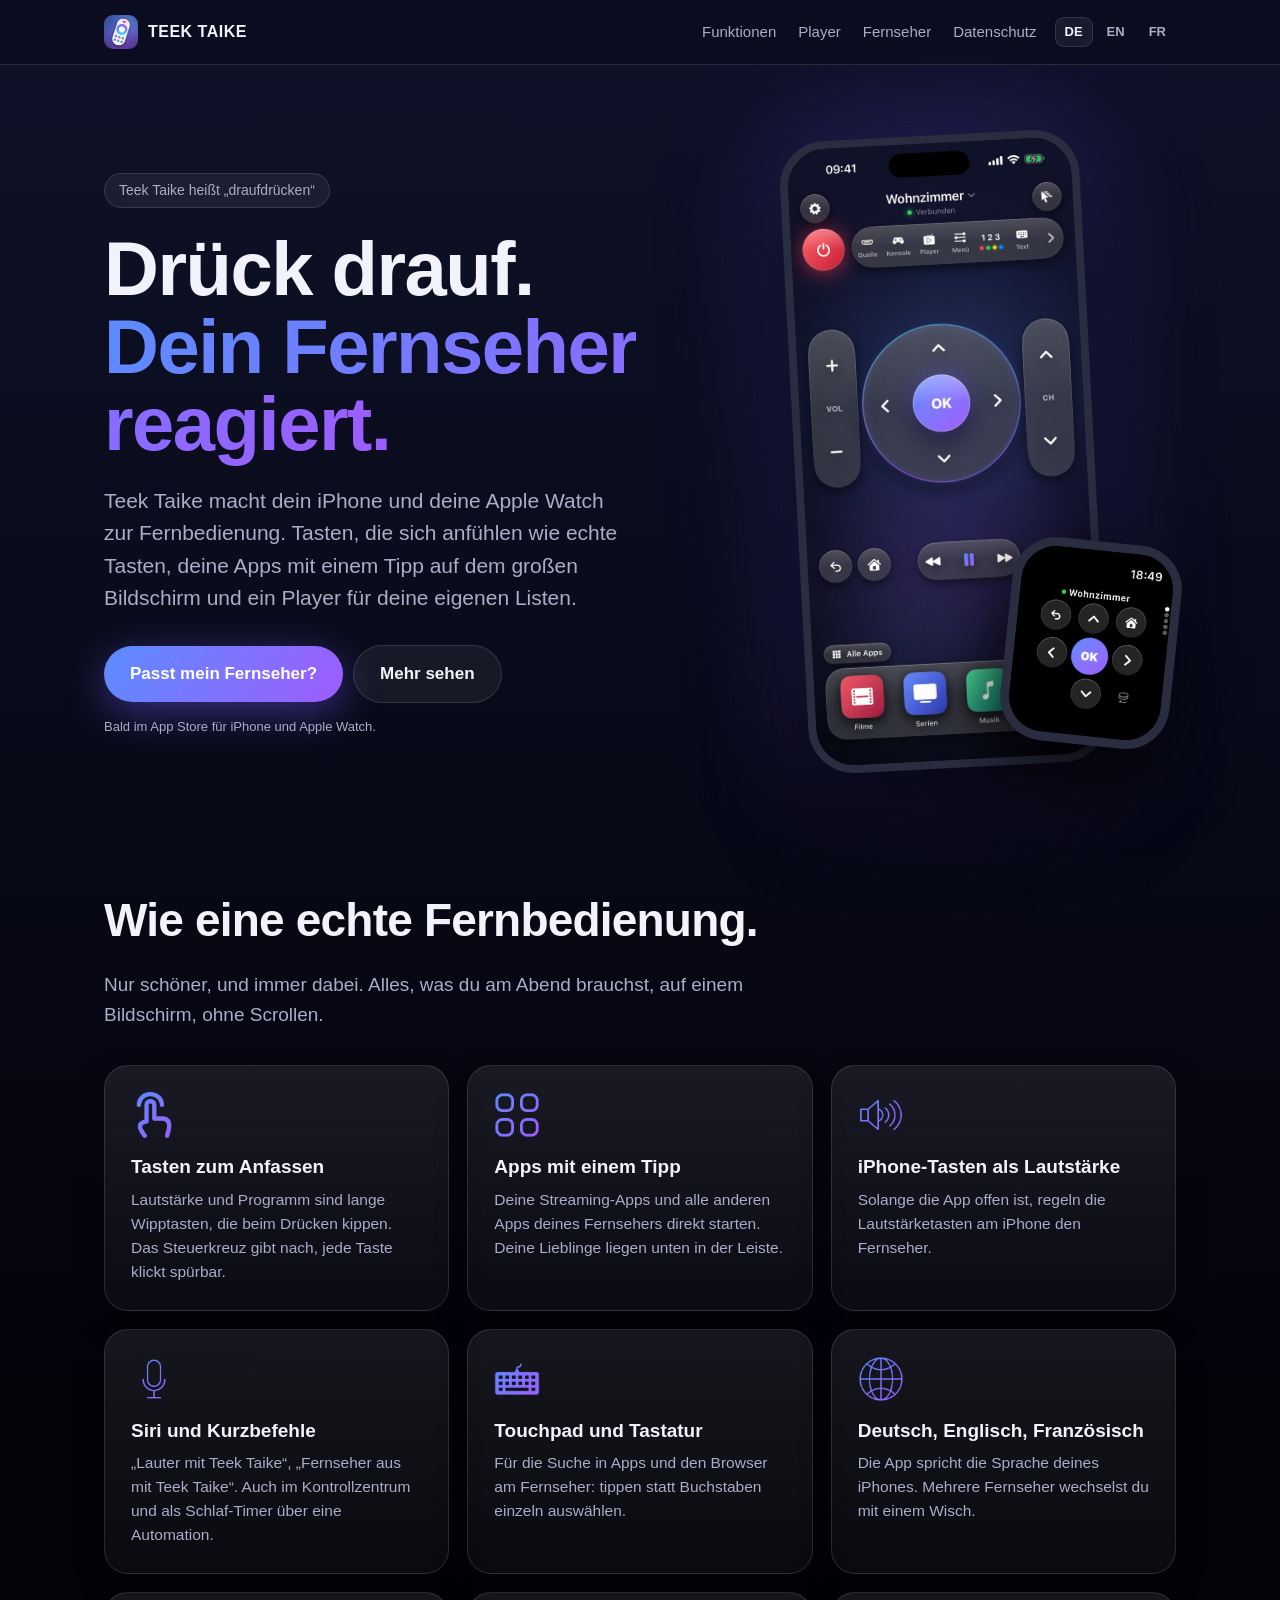
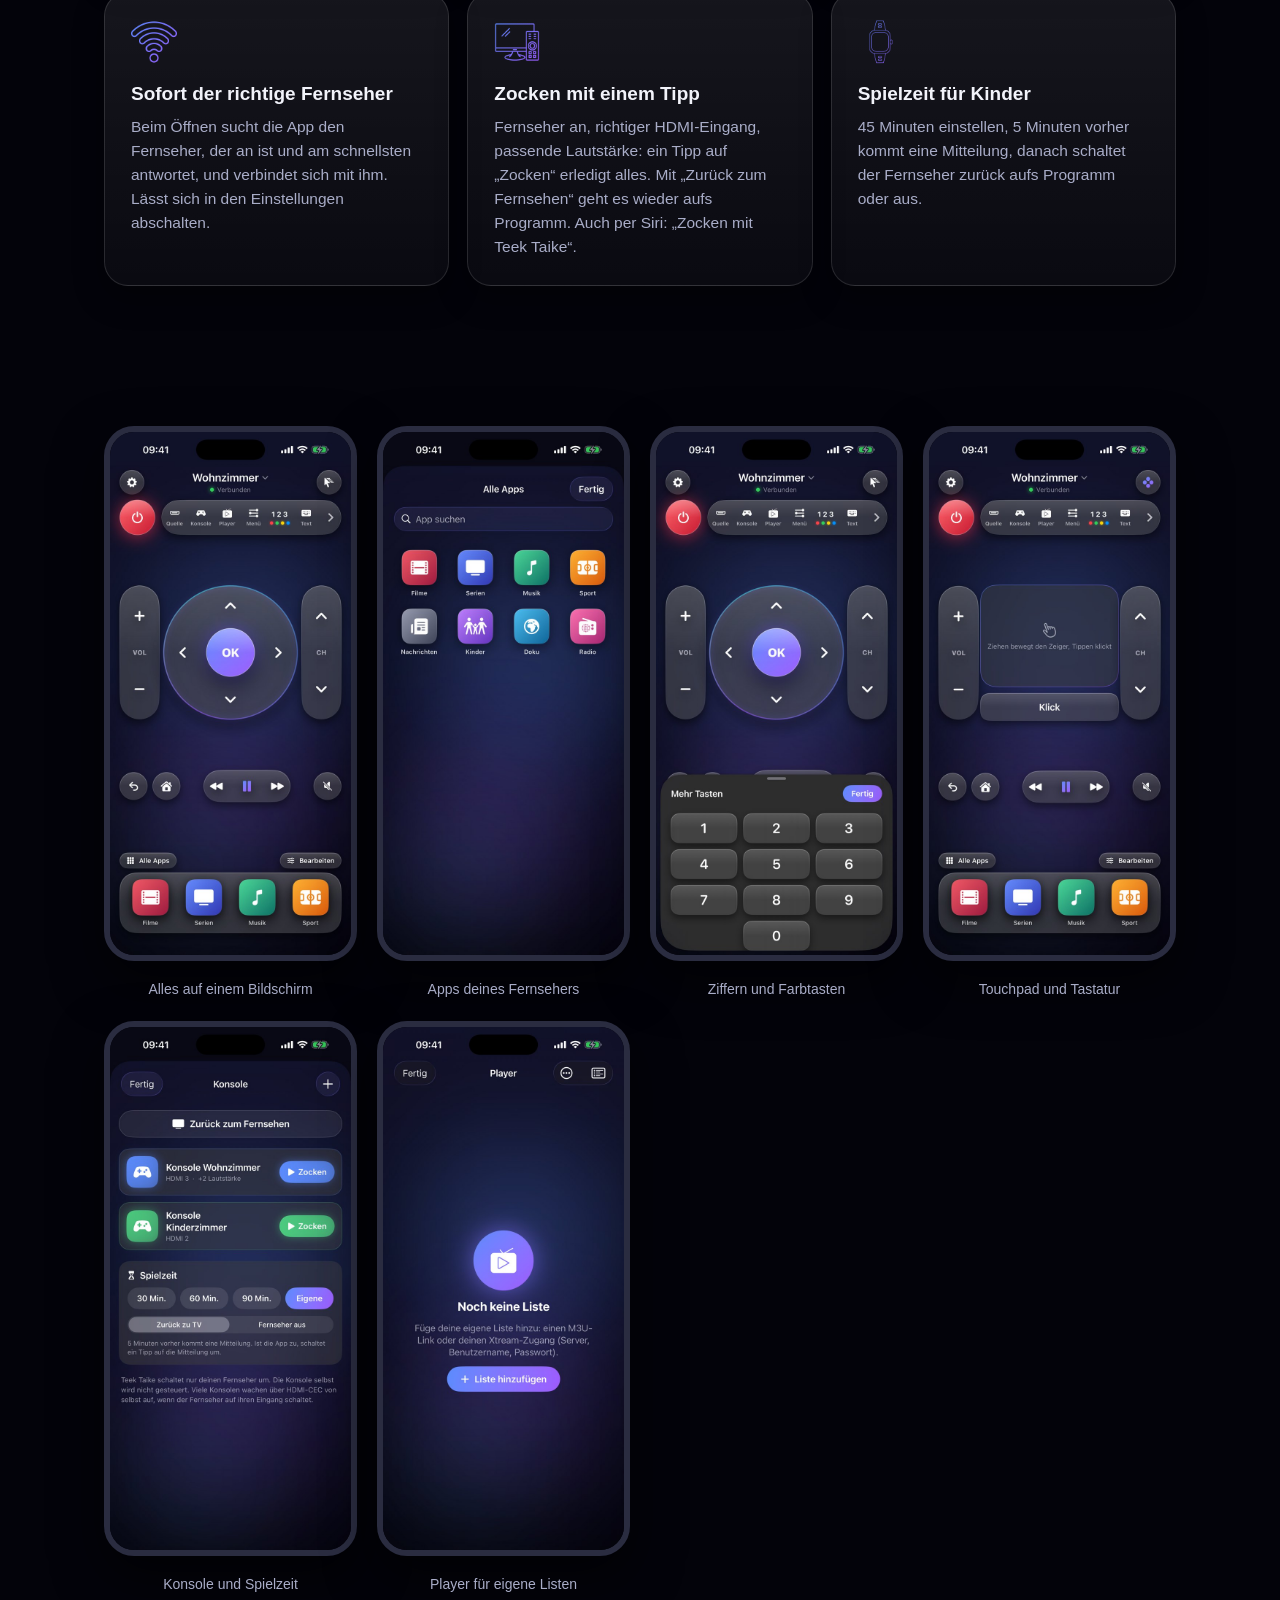
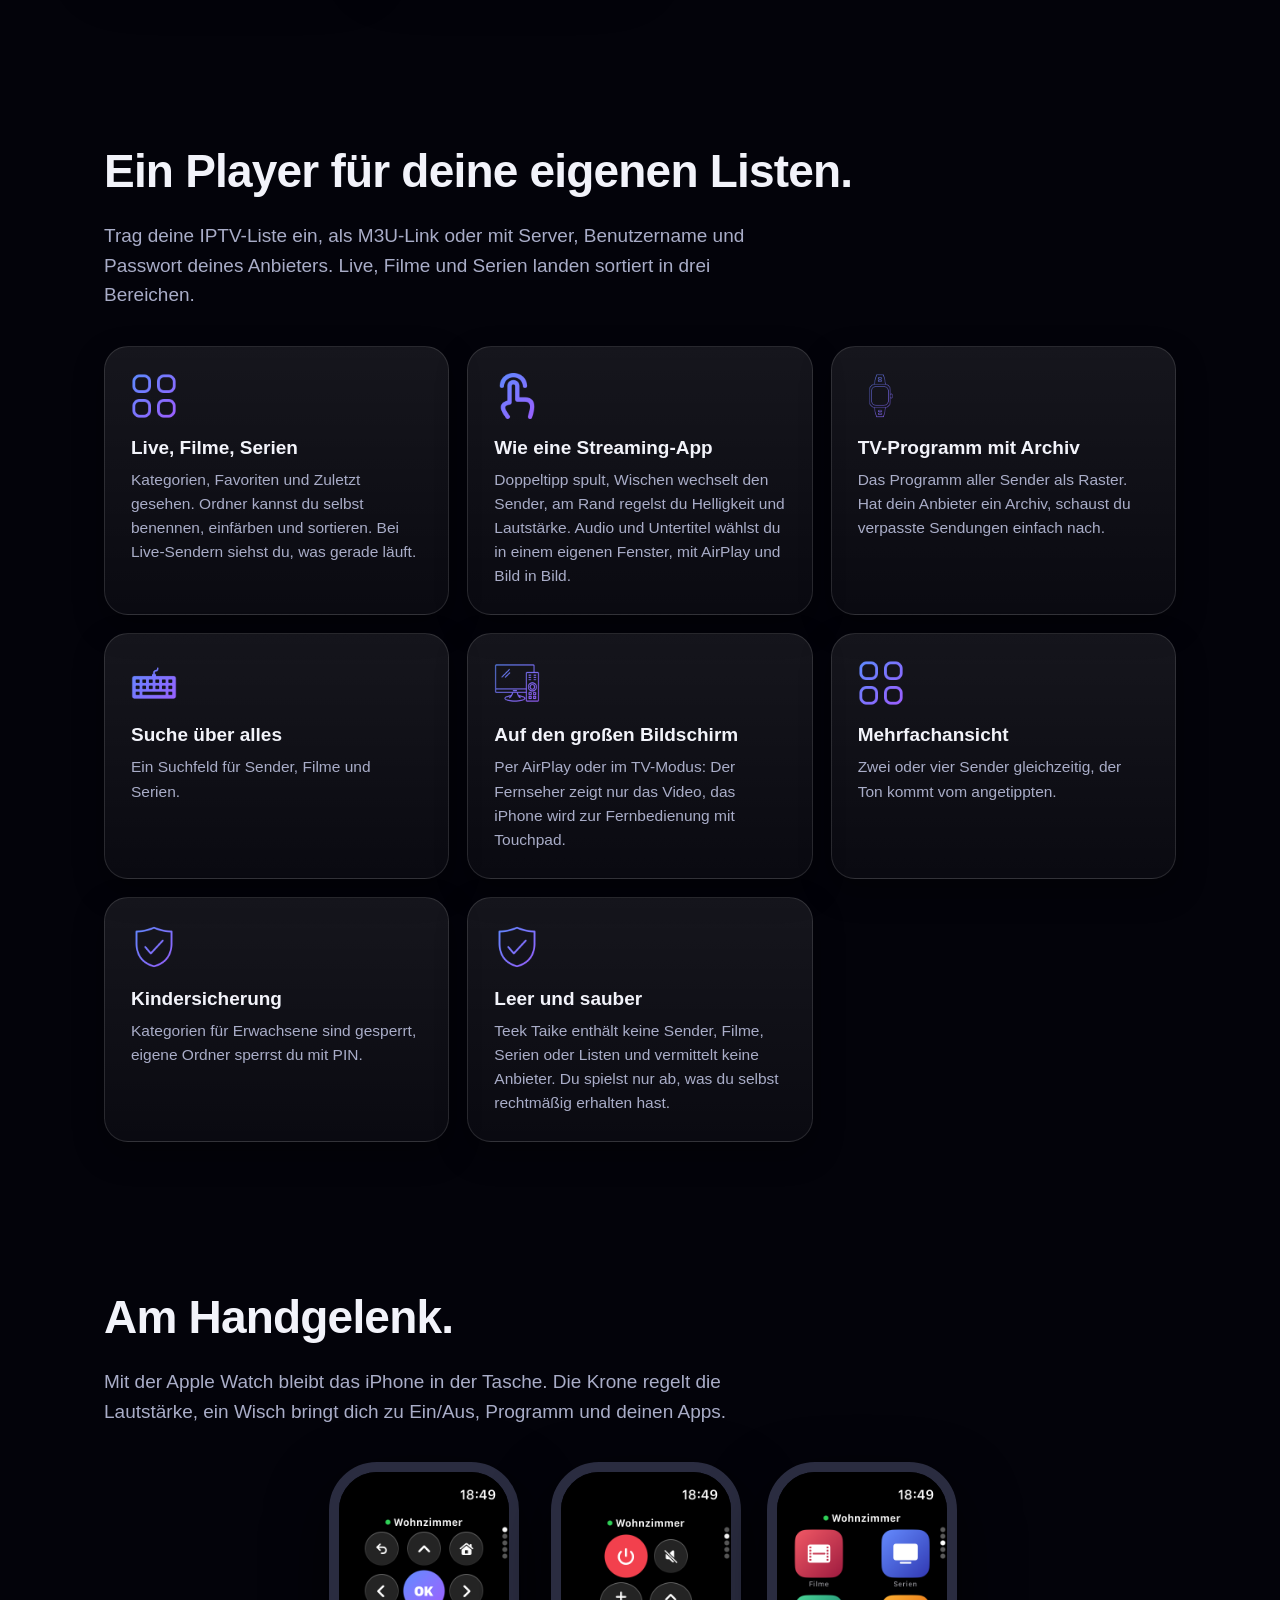
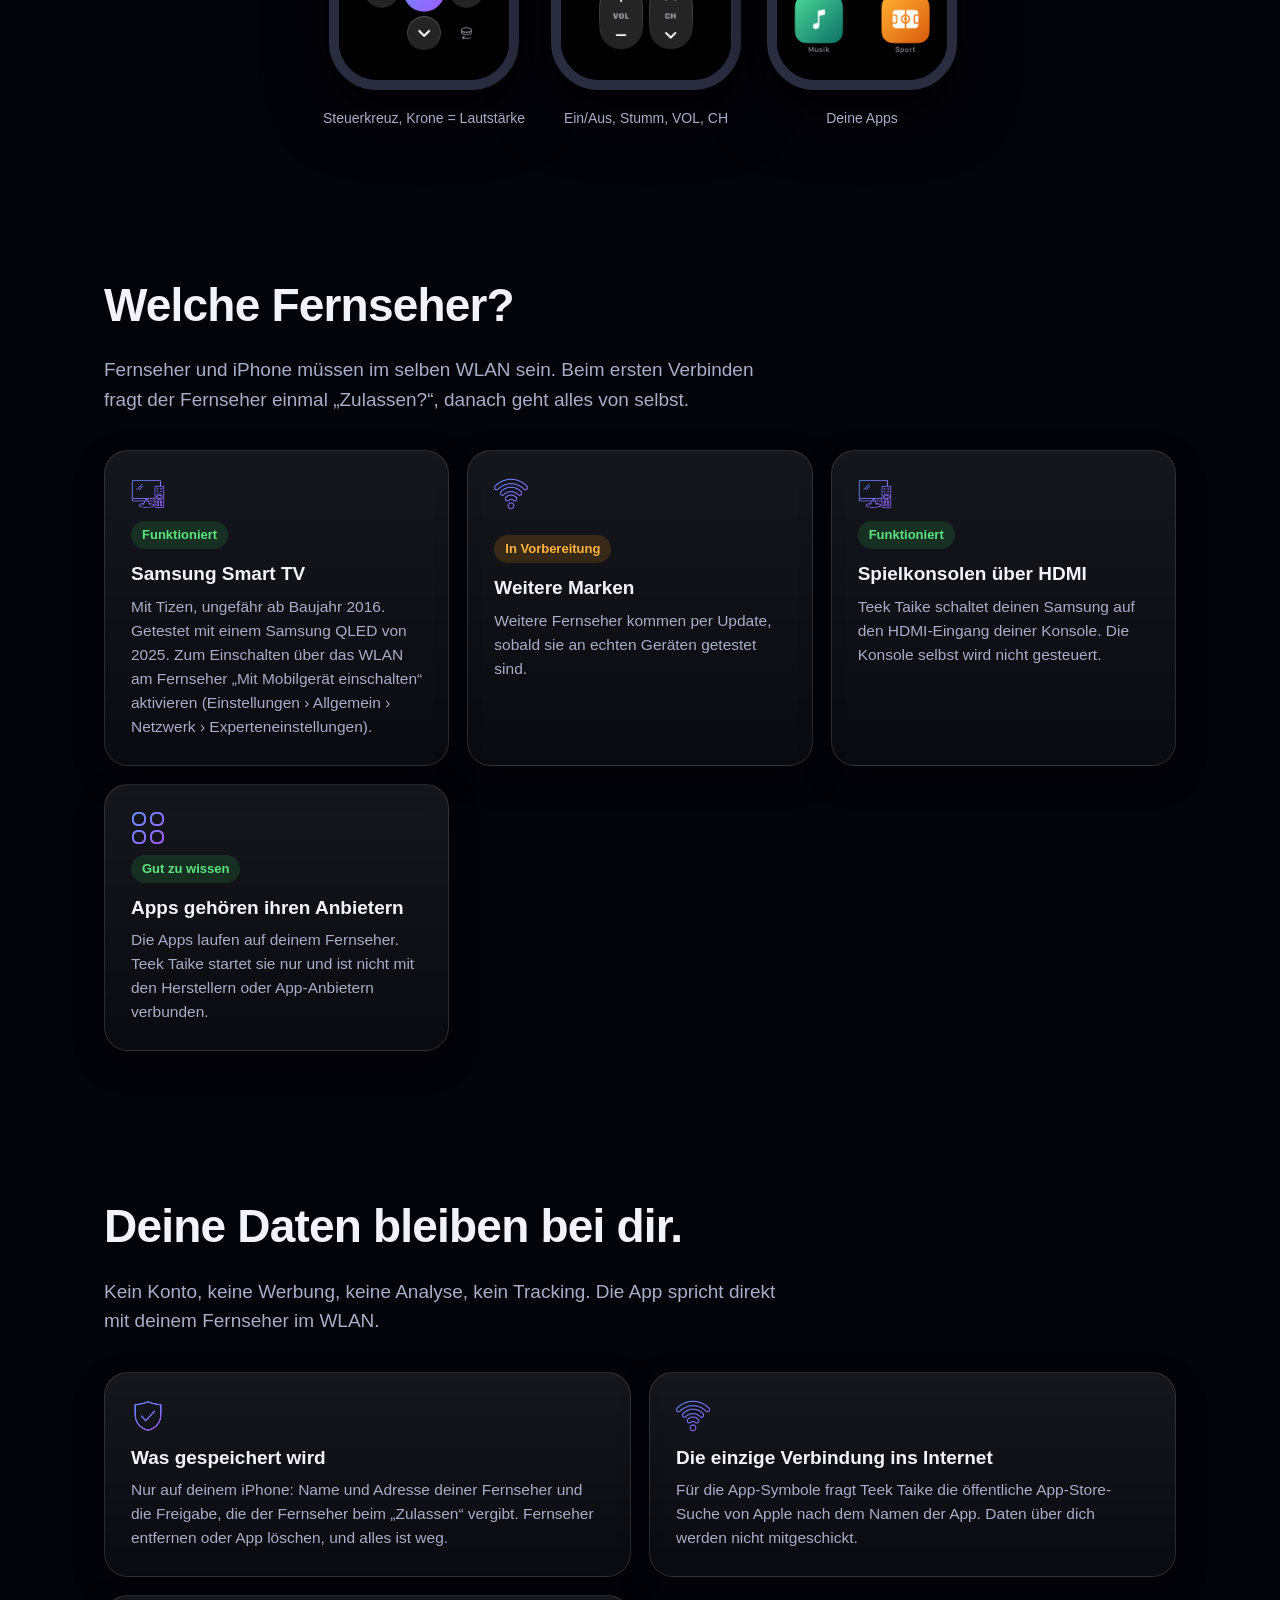
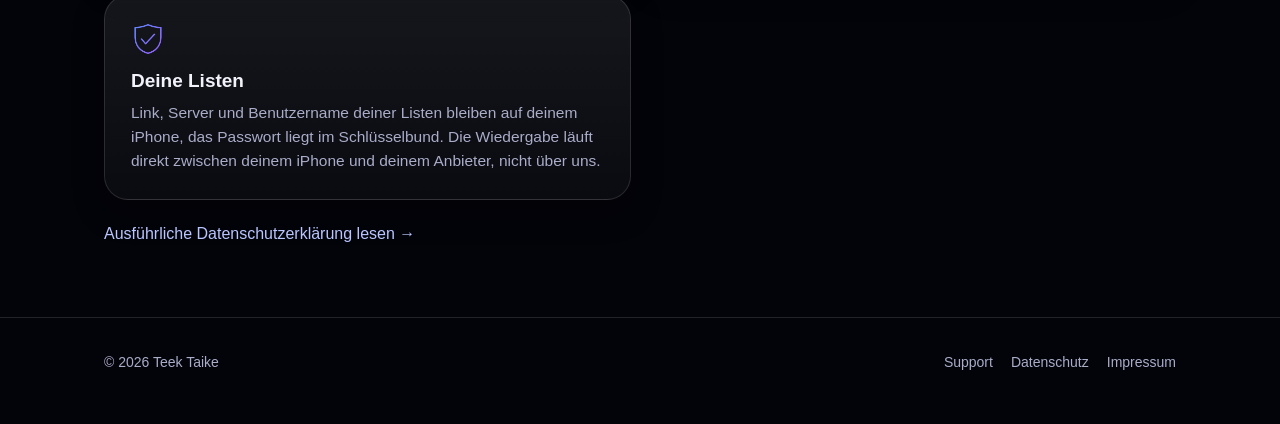
==== index.html @ dd216a0b "Website: Player für eigene Listen, Konsole, TV-Programm, Kindersicherung, neues Icon und Bilder, Dem" ====
<!DOCTYPE html>
<html lang="de">
<head>
<meta charset="utf-8">
<meta name="viewport" content="width=device-width, initial-scale=1">
<title>Teek Taike: TV-Fernbedienung und Player für iPhone und Apple Watch</title>
<meta name="description" content="Teek Taike macht dein iPhone und deine Apple Watch zur Fernbedienung für Samsung Smart TVs, mit Player für deine eigenen Wiedergabelisten. Ohne Konto, ohne Werbung, ohne Tracking.">
<link rel="icon" href="favicon.png">
<link rel="stylesheet" href="style.css">
<link rel="alternate" hreflang="de" href="index.html">
<link rel="alternate" hreflang="en" href="en/index.html">
<link rel="alternate" hreflang="fr" href="fr/index.html">
</head>
<body>
<header>
  <div class="breite">
    <a class="marke" href="index.html"><img src="bilder/icon.png" alt="">TEEK TAIKE</a>
    <div class="rechts"><nav><a href="#funktionen">Funktionen</a><a href="#player">Player</a><a href="#fernseher">Fernseher</a><a href="#datenschutz">Datenschutz</a></nav><div class="sprachen"><a href="index.html" class="an">DE</a><a href="en/index.html">EN</a><a href="fr/index.html">FR</a></div></div>
  </div>
</header>

<main class="breite">
  <div class="held">
    <div>
      <div class="bedeutung">Teek Taike heißt „draufdrücken“</div>
      <h1>Drück drauf.<br><span>Dein Fernseher reagiert.</span></h1>
      <p class="unter">Teek Taike macht dein iPhone und deine Apple Watch zur Fernbedienung. Tasten, die sich anfühlen wie echte Tasten, deine Apps mit einem Tipp auf dem großen Bildschirm und ein Player für deine eigenen Listen.</p>
      <a class="knopf" href="#fernseher">Passt mein Fernseher?</a><a class="knopf still" href="#funktionen">Mehr sehen</a>
      <p class="bald">Bald im App Store für iPhone und Apple Watch.</p>
    </div>
    <div class="geraete">
      <div class="handy"><img src="bilder/iphone_haupt.jpg" alt="Teek Taike auf dem iPhone: Steuerkreuz, Lautstärke, Programm und App-Kacheln"></div>
      <div class="uhr"><img src="bilder/uhr_0.png" alt="Teek Taike auf der Apple Watch"></div>
    </div>
  </div>

  <section id="funktionen">
    <h2>Wie eine echte Fernbedienung.</h2>
    <p class="einleitung">Nur schöner, und immer dabei. Alles, was du am Abend brauchst, auf einem Bildschirm, ohne Scrollen.</p>
    <div class="karten">
      <div class="karte"><div class="zeichen" style="--symbol:url(bilder/symbole/tippen.png)"></div><h3>Tasten zum Anfassen</h3><p>Lautstärke und Programm sind lange Wipptasten, die beim Drücken kippen. Das Steuerkreuz gibt nach, jede Taste klickt spürbar.</p></div>
      <div class="karte"><div class="zeichen" style="--symbol:url(bilder/symbole/apps.png)"></div><h3>Apps mit einem Tipp</h3><p>Deine Streaming-Apps und alle anderen Apps deines Fernsehers direkt starten. Deine Lieblinge liegen unten in der Leiste.</p></div>
      <div class="karte"><div class="zeichen" style="--symbol:url(bilder/symbole/lautstaerke.png)"></div><h3>iPhone-Tasten als Lautstärke</h3><p>Solange die App offen ist, regeln die Lautstärketasten am iPhone den Fernseher.</p></div>
      <div class="karte"><div class="zeichen" style="--symbol:url(bilder/symbole/mikrofon.png)"></div><h3>Siri und Kurzbefehle</h3><p>„Lauter mit Teek Taike“, „Fernseher aus mit Teek Taike“. Auch im Kontrollzentrum und als Schlaf-Timer über eine Automation.</p></div>
      <div class="karte"><div class="zeichen" style="--symbol:url(bilder/symbole/tastatur.png)"></div><h3>Touchpad und Tastatur</h3><p>Für die Suche in Apps und den Browser am Fernseher: tippen statt Buchstaben einzeln auswählen.</p></div>
      <div class="karte"><div class="zeichen" style="--symbol:url(bilder/symbole/sprachen.png)"></div><h3>Deutsch, Englisch, Französisch</h3><p>Die App spricht die Sprache deines iPhones. Mehrere Fernseher wechselst du mit einem Wisch.</p></div>
      <div class="karte"><div class="zeichen" style="--symbol:url(bilder/symbole/wlan.png)"></div><h3>Sofort der richtige Fernseher</h3><p>Beim Öffnen sucht die App den Fernseher, der an ist und am schnellsten antwortet, und verbindet sich mit ihm. Lässt sich in den Einstellungen abschalten.</p></div>
      <div class="karte"><div class="zeichen" style="--symbol:url(bilder/symbole/fernseher.png)"></div><h3>Zocken mit einem Tipp</h3><p>Fernseher an, richtiger HDMI-Eingang, passende Lautstärke: ein Tipp auf „Zocken“ erledigt alles. Mit „Zurück zum Fernsehen“ geht es wieder aufs Programm. Auch per Siri: „Zocken mit Teek Taike“.</p></div>
      <div class="karte"><div class="zeichen" style="--symbol:url(bilder/symbole/uhr.png)"></div><h3>Spielzeit für Kinder</h3><p>45 Minuten einstellen, 5 Minuten vorher kommt eine Mitteilung, danach schaltet der Fernseher zurück aufs Programm oder aus.</p></div>
    </div>
  </section>

  <section>
    <div class="galerie">
      <figure><img src="bilder/iphone_haupt.jpg" alt="Alles auf einem Bildschirm"><figcaption>Alles auf einem Bildschirm</figcaption></figure>
      <figure><img src="bilder/iphone_apps.jpg" alt="Apps deines Fernsehers"><figcaption>Apps deines Fernsehers</figcaption></figure>
      <figure><img src="bilder/iphone_123.jpg" alt="Ziffern und Farbtasten"><figcaption>Ziffern und Farbtasten</figcaption></figure>
      <figure><img src="bilder/iphone_maus.jpg" alt="Touchpad und Tastatur"><figcaption>Touchpad und Tastatur</figcaption></figure>
      <figure><img src="bilder/iphone_konsole.jpg" alt="Konsole und Spielzeit"><figcaption>Konsole und Spielzeit</figcaption></figure>
      <figure><img src="bilder/iphone_player.jpg" alt="Player für eigene Listen"><figcaption>Player für eigene Listen</figcaption></figure>
    </div>
  </section>

  <section id="player">
    <h2>Ein Player für deine eigenen Listen.</h2>
    <p class="einleitung">Trag deine IPTV-Liste ein, als M3U-Link oder mit Server, Benutzername und Passwort deines Anbieters. Live, Filme und Serien landen sortiert in drei Bereichen.</p>
    <div class="karten">
      <div class="karte"><div class="zeichen" style="--symbol:url(bilder/symbole/apps.png)"></div><h3>Live, Filme, Serien</h3><p>Kategorien, Favoriten und Zuletzt gesehen. Ordner kannst du selbst benennen, einfärben und sortieren. Bei Live-Sendern siehst du, was gerade läuft.</p></div>
      <div class="karte"><div class="zeichen" style="--symbol:url(bilder/symbole/tippen.png)"></div><h3>Wie eine Streaming-App</h3><p>Doppeltipp spult, Wischen wechselt den Sender, am Rand regelst du Helligkeit und Lautstärke. Audio und Untertitel wählst du in einem eigenen Fenster, mit AirPlay und Bild in Bild.</p></div>
      <div class="karte"><div class="zeichen" style="--symbol:url(bilder/symbole/uhr.png)"></div><h3>TV-Programm mit Archiv</h3><p>Das Programm aller Sender als Raster. Hat dein Anbieter ein Archiv, schaust du verpasste Sendungen einfach nach.</p></div>
      <div class="karte"><div class="zeichen" style="--symbol:url(bilder/symbole/tastatur.png)"></div><h3>Suche über alles</h3><p>Ein Suchfeld für Sender, Filme und Serien.</p></div>
      <div class="karte"><div class="zeichen" style="--symbol:url(bilder/symbole/fernseher.png)"></div><h3>Auf den großen Bildschirm</h3><p>Per AirPlay oder im TV-Modus: Der Fernseher zeigt nur das Video, das iPhone wird zur Fernbedienung mit Touchpad.</p></div>
      <div class="karte"><div class="zeichen" style="--symbol:url(bilder/symbole/apps.png)"></div><h3>Mehrfachansicht</h3><p>Zwei oder vier Sender gleichzeitig, der Ton kommt vom angetippten.</p></div>
      <div class="karte"><div class="zeichen" style="--symbol:url(bilder/symbole/schutz.png)"></div><h3>Kindersicherung</h3><p>Kategorien für Erwachsene sind gesperrt, eigene Ordner sperrst du mit PIN.</p></div>
      <div class="karte"><div class="zeichen" style="--symbol:url(bilder/symbole/schutz.png)"></div><h3>Leer und sauber</h3><p>Teek Taike enthält keine Sender, Filme, Serien oder Listen und vermittelt keine Anbieter. Du spielst nur ab, was du selbst rechtmäßig erhalten hast.</p></div>
    </div>
  </section>

  <section id="uhr">
    <h2>Am Handgelenk.</h2>
    <p class="einleitung">Mit der Apple Watch bleibt das iPhone in der Tasche. Die Krone regelt die Lautstärke, ein Wisch bringt dich zu Ein/Aus, Programm und deinen Apps.</p>
    <div class="uhrreihe">
      <figure><img src="bilder/uhr_0.png" alt="Steuerkreuz, Krone = Lautstärke"><figcaption>Steuerkreuz, Krone = Lautstärke</figcaption></figure>
      <figure><img src="bilder/uhr_1.png" alt="Ein/Aus, Stumm, VOL, CH"><figcaption>Ein/Aus, Stumm, VOL, CH</figcaption></figure>
      <figure><img src="bilder/uhr_2.png" alt="Deine Apps"><figcaption>Deine Apps</figcaption></figure>
    </div>
  </section>

  <section id="fernseher">
    <h2>Welche Fernseher?</h2>
    <p class="einleitung">Fernseher und iPhone müssen im selben WLAN sein. Beim ersten Verbinden fragt der Fernseher einmal „Zulassen?“, danach geht alles von selbst.</p>
    <div class="tvliste">
      <div class="karte"><div class="zeichen klein" style="--symbol:url(bilder/symbole/fernseher.png)"></div><span class="status ja">Funktioniert</span><h3>Samsung Smart TV</h3><p>Mit Tizen, ungefähr ab Baujahr 2016. Getestet mit einem Samsung QLED von 2025. Zum Einschalten über das WLAN am Fernseher „Mit Mobilgerät einschalten“ aktivieren (Einstellungen › Allgemein › Netzwerk › Experteneinstellungen).</p></div>
      <div class="karte"><div class="zeichen klein" style="--symbol:url(bilder/symbole/wlan.png)"></div><span class="status bald">In Vorbereitung</span><h3>Weitere Marken</h3><p>Weitere Fernseher kommen per Update, sobald sie an echten Geräten getestet sind.</p></div>
      <div class="karte"><div class="zeichen klein" style="--symbol:url(bilder/symbole/fernseher.png)"></div><span class="status ja">Funktioniert</span><h3>Spielkonsolen über HDMI</h3><p>Teek Taike schaltet deinen Samsung auf den HDMI-Eingang deiner Konsole. Die Konsole selbst wird nicht gesteuert.</p></div>
      <div class="karte"><div class="zeichen klein" style="--symbol:url(bilder/symbole/apps.png)"></div><span class="status ja">Gut zu wissen</span><h3>Apps gehören ihren Anbietern</h3><p>Die Apps laufen auf deinem Fernseher. Teek Taike startet sie nur und ist nicht mit den Herstellern oder App-Anbietern verbunden.</p></div>
    </div>
  </section>

  <section id="datenschutz">
    <h2>Deine Daten bleiben bei dir.</h2>
    <p class="einleitung">Kein Konto, keine Werbung, keine Analyse, kein Tracking. Die App spricht direkt mit deinem Fernseher im WLAN.</p>
    <div class="schutz">
      <div class="karte"><div class="zeichen klein" style="--symbol:url(bilder/symbole/schutz.png)"></div><h3>Was gespeichert wird</h3><p>Nur auf deinem iPhone: Name und Adresse deiner Fernseher und die Freigabe, die der Fernseher beim „Zulassen“ vergibt. Fernseher entfernen oder App löschen, und alles ist weg.</p></div>
      <div class="karte"><div class="zeichen klein" style="--symbol:url(bilder/symbole/wlan.png)"></div><h3>Die einzige Verbindung ins Internet</h3><p>Für die App-Symbole fragt Teek Taike die öffentliche App-Store-Suche von Apple nach dem Namen der App. Daten über dich werden nicht mitgeschickt.</p></div>
      <div class="karte"><div class="zeichen klein" style="--symbol:url(bilder/symbole/schutz.png)"></div><h3>Deine Listen</h3><p>Link, Server und Benutzername deiner Listen bleiben auf deinem iPhone, das Passwort liegt im Schlüsselbund. Die Wiedergabe läuft direkt zwischen deinem iPhone und deinem Anbieter, nicht über uns.</p></div>
    </div>
    <p style="margin-top:22px"><a href="datenschutz.html">Ausführliche Datenschutzerklärung lesen →</a></p>
  </section>
</main>
<footer>
  <div class="breite">
    <span>© 2026 Teek Taike</span>
    <span><a href="support.html">Support</a><a href="datenschutz.html">Datenschutz</a><a href="impressum.html">Impressum</a></span>
  </div>
</footer>
</body>
</html>
---- style.css ----
/* Teek Taike: gleiche Optik wie die App (dunkel, Glas, violettes Leuchten). Nur Systemschriften,
   keine fremden Dienste, keine Cookies. */
:root {
  --bg1: #0f1229; --bg2: #03030a;
  --akzent1: #5c8cff; --akzent2: #9e5cff;
  --text: #f2f3fa; --leise: #a9adc8; --glas: rgba(255,255,255,0.06); --rand: rgba(255,255,255,0.12);
}
* { box-sizing: border-box; margin: 0; padding: 0; }
html { scroll-behavior: smooth; }
html { background: #03030a; }
html, body { overflow-x: hidden; }
h1, h2, h3 { hyphens: auto; -webkit-hyphens: auto; overflow-wrap: break-word; }
.held > div, .karten > *, .tvliste > *, .schutz > * { min-width: 0; }
body {
  font-family: -apple-system, BlinkMacSystemFont, "SF Pro Rounded", "Segoe UI", Roboto, sans-serif;
  color: var(--text); line-height: 1.55;
  background-color: var(--bg2);
  background-image: radial-gradient(1200px 700px at 50% -10%, rgba(92,90,255,0.28), transparent 60%),
                    linear-gradient(180deg, var(--bg1), var(--bg2) 1400px);
  background-repeat: no-repeat;
  min-height: 100vh;
}
a { color: #b9c6ff; text-decoration: none; }
a:hover { text-decoration: underline; }
.breite { max-width: 1120px; margin: 0 auto; padding: 0 24px; }

/* Kopf */
header { position: sticky; top: 0; z-index: 10; backdrop-filter: blur(18px); -webkit-backdrop-filter: blur(18px);
  background: rgba(10,11,28,0.6); border-bottom: 1px solid var(--rand); }
header .breite { display: flex; align-items: center; justify-content: space-between; height: 64px; }
.marke { display: flex; align-items: center; gap: 10px; font-weight: 800; letter-spacing: 0.5px; color: var(--text); }
.marke img { width: 34px; height: 34px; border-radius: 9px; }
nav a { color: var(--leise); margin-left: 22px; font-size: 15px; }
header .rechts { display: flex; align-items: center; gap: 18px; }
.sprachen { display: flex; gap: 4px; }
.sprachen a { color: var(--leise); font-size: 13px; font-weight: 700; padding: 4px 9px; border-radius: 9px; border: 1px solid transparent; }
.sprachen a.an { color: var(--text); border-color: var(--rand); background: var(--glas); }
.sprachen a:hover { text-decoration: none; color: var(--text); }

/* Start */
.held { display: grid; grid-template-columns: 1.1fr 0.9fr; gap: 40px; align-items: center; padding: 70px 0 40px; }
.held h1 { font-size: clamp(42px, 6vw, 76px); line-height: 1.02; font-weight: 900; letter-spacing: -1.5px; }
.held h1 span { background: linear-gradient(120deg, var(--akzent1), var(--akzent2)); -webkit-background-clip: text; background-clip: text; color: transparent; }
.held p.unter { font-size: 21px; color: var(--leise); margin: 22px 0 30px; max-width: 520px; }
.bedeutung { display: inline-block; font-size: 14px; color: var(--leise); border: 1px solid var(--rand); background: var(--glas);
  padding: 6px 14px; border-radius: 999px; margin-bottom: 22px; }
.knopf { display: inline-flex; align-items: center; gap: 10px; padding: 15px 26px; border-radius: 999px; font-weight: 700; font-size: 17px;
  color: #fff; background: linear-gradient(120deg, var(--akzent1), var(--akzent2)); box-shadow: 0 10px 40px rgba(110,90,255,0.45); }
.knopf.still { background: var(--glas); border: 1px solid var(--rand); box-shadow: none; color: var(--text); margin-left: 10px; }
.knopf:hover { text-decoration: none; transform: translateY(-1px); }
.bald { font-size: 13px; color: var(--leise); margin-top: 14px; }

.geraete { position: relative; height: 640px; }
.handy { position: absolute; left: 50%; top: 0; transform: translateX(-50%) rotate(-3deg); width: 300px; border-radius: 46px;
  border: 8px solid #2a2c40; box-shadow: 0 40px 90px rgba(0,0,0,0.7), 0 0 120px rgba(110,90,255,0.35); overflow: hidden; }
.handy img { display: block; width: 100%; }
.uhr { position: absolute; right: 0; bottom: 30px; width: 170px; border-radius: 44px; border: 9px solid #2a2c40; overflow: hidden;
  box-shadow: 0 30px 70px rgba(0,0,0,0.8); transform: rotate(6deg); background: #000; }
.uhr img { display: block; width: 100%; }

/* Abschnitte */
section { padding: 70px 0; }
h2 { font-size: clamp(30px, 4vw, 46px); font-weight: 900; letter-spacing: -0.8px; margin-bottom: 14px; }
.einleitung { color: var(--leise); font-size: 19px; max-width: 680px; margin-bottom: 36px; }
.karten { display: grid; grid-template-columns: repeat(3, 1fr); gap: 18px; }
.karte { background: linear-gradient(180deg, rgba(255,255,255,0.08), rgba(255,255,255,0.03)); border: 1px solid var(--rand);
  border-radius: 24px; padding: 26px; box-shadow: 0 12px 30px rgba(0,0,0,0.35); }
.karte .zeichen { width: 46px; height: 46px; margin-bottom: 14px;
  background: linear-gradient(135deg, var(--akzent1), var(--akzent2));
  -webkit-mask: var(--symbol) center / contain no-repeat; mask: var(--symbol) center / contain no-repeat; }
.karte .zeichen.klein { width: 34px; height: 34px; margin-bottom: 10px; }
.karte h3 { font-size: 19px; margin-bottom: 6px; }
.karte p { color: var(--leise); font-size: 15.5px; }

.galerie { display: grid; grid-template-columns: repeat(4, 1fr); gap: 20px; }
.galerie figure { text-align: center; }
.galerie img { width: 100%; border-radius: 30px; border: 6px solid #2a2c40; box-shadow: 0 20px 50px rgba(0,0,0,0.6); }
.galerie figcaption { color: var(--leise); font-size: 14px; margin-top: 10px; }

.uhrreihe { display: flex; gap: 26px; justify-content: center; flex-wrap: wrap; margin-top: 10px; }
.uhrreihe figure { text-align: center; }
.uhrreihe img { width: 190px; border-radius: 48px; border: 10px solid #2a2c40; background: #000; box-shadow: 0 24px 60px rgba(0,0,0,0.7); }
.uhrreihe figcaption { color: var(--leise); font-size: 14px; margin-top: 10px; }

.tvliste { display: grid; grid-template-columns: repeat(3, 1fr); gap: 18px; }
.status { display: inline-block; font-size: 13px; font-weight: 700; padding: 4px 11px; border-radius: 999px; margin-bottom: 10px; }
.status.ja { background: rgba(52,199,89,0.16); color: #5be37f; }
.status.bald { background: rgba(255,159,10,0.16); color: #ffb340; }
.status.nein { background: rgba(255,255,255,0.08); color: var(--leise); }

.schutz { display: grid; grid-template-columns: repeat(2, 1fr); gap: 18px; }

/* Fuss */
footer { border-top: 1px solid var(--rand); padding: 34px 0 50px; color: var(--leise); font-size: 14px; }
footer .breite { display: flex; justify-content: space-between; flex-wrap: wrap; gap: 14px; }
footer a { color: var(--leise); margin-left: 18px; }

/* Rechtstexte */
.recht { max-width: 820px; padding: 50px 24px 80px; margin: 0 auto; }
.recht h1 { font-size: 40px; font-weight: 900; margin-bottom: 8px; }
.recht h2 { font-size: 22px; margin: 34px 0 10px; letter-spacing: 0; }
.recht p, .recht li { color: #d6d8ea; font-size: 16px; margin-bottom: 10px; }
.recht ul { padding-left: 22px; }
.recht .stand { color: var(--leise); font-size: 14px; }

@media (max-width: 900px) {
  .held { grid-template-columns: 1fr; text-align: center; }
  .held p.unter { margin-left: auto; margin-right: auto; }
  .geraete { height: 600px; }
  .karten, .tvliste, .schutz { grid-template-columns: 1fr; }
  .galerie { grid-template-columns: repeat(2, 1fr); }
  nav a { margin-left: 12px; font-size: 14px; }
  .knopf { display: flex; justify-content: center; max-width: 320px; margin: 0 auto; }
  .knopf.still { margin: 12px auto 0; }
  .handy { width: 260px; }
  .uhr { width: 130px; right: 4px; }
  .geraete { height: 560px; }
}
@media (max-width: 600px) {
  nav { display: none; }
  .held { padding-top: 40px; }
  .held p.unter { font-size: 18px; }
  .galerie { gap: 12px; }
  .uhrreihe img { width: 150px; }
}
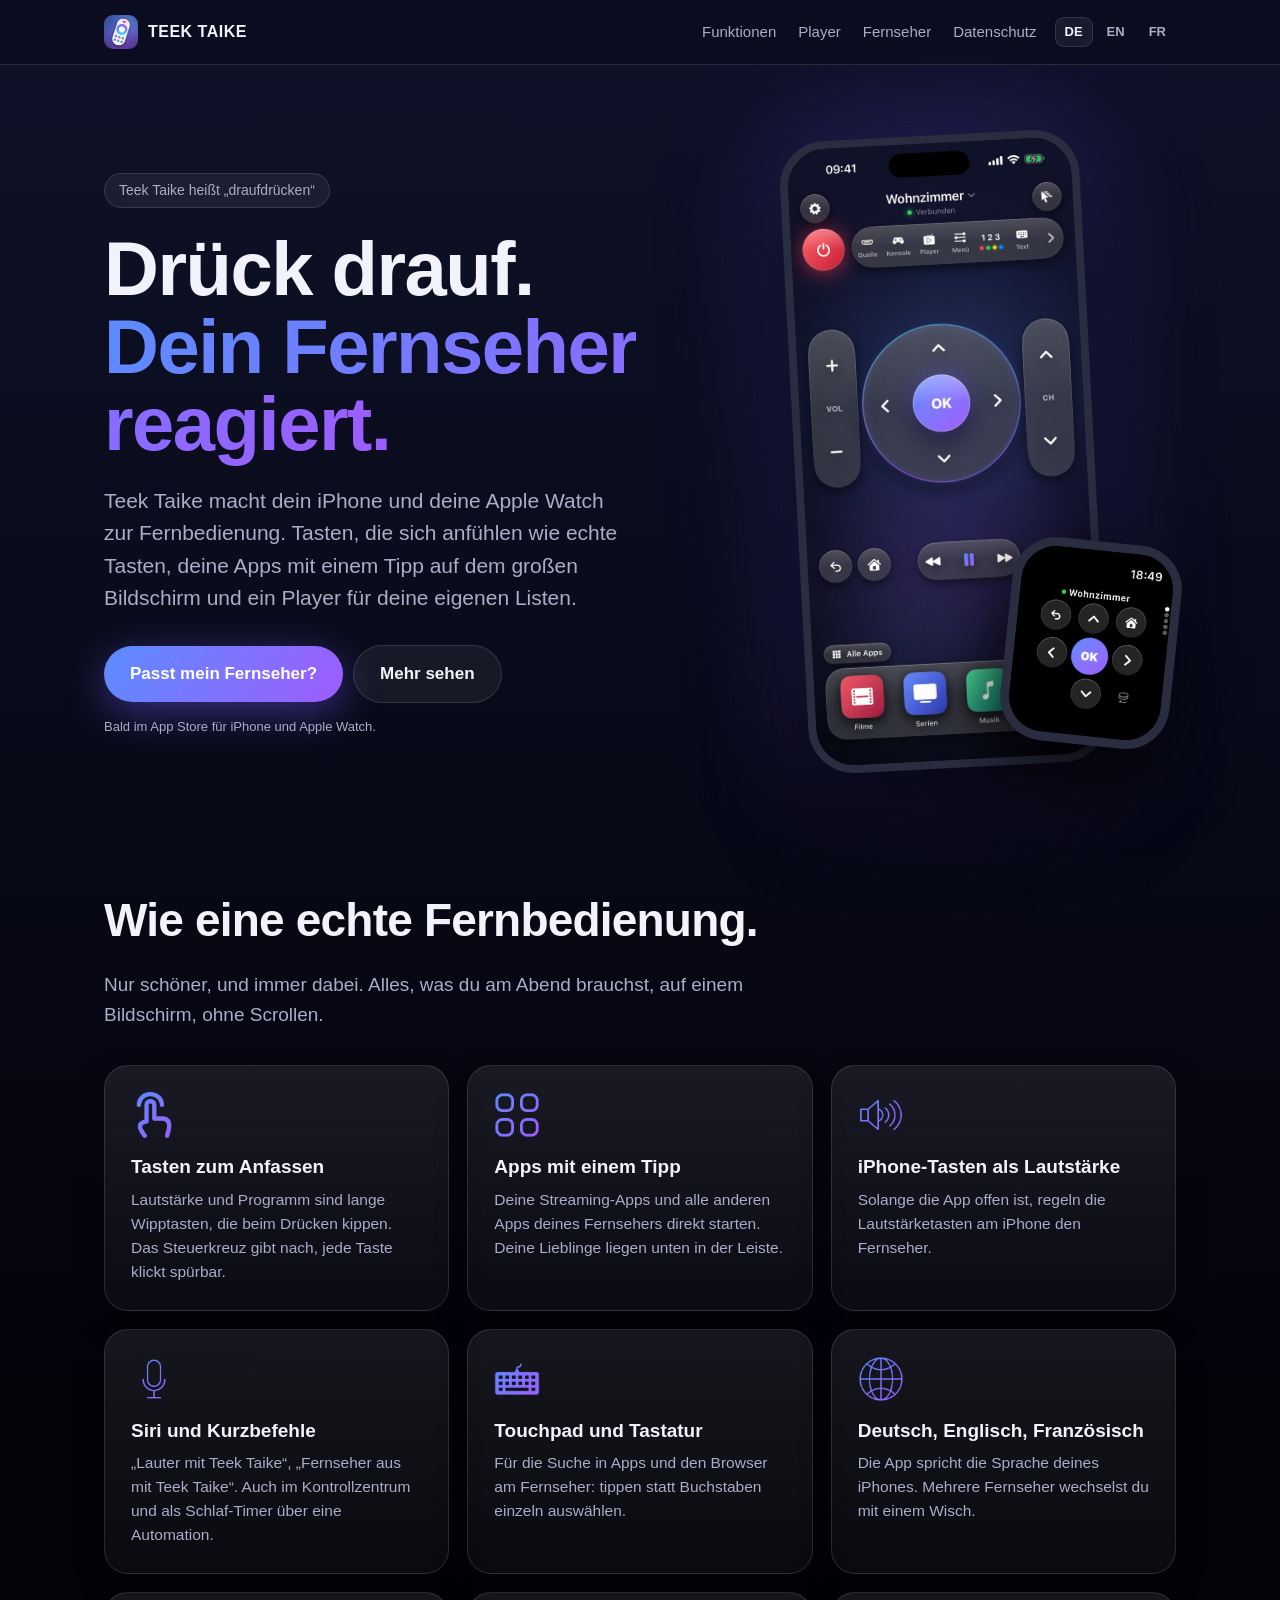
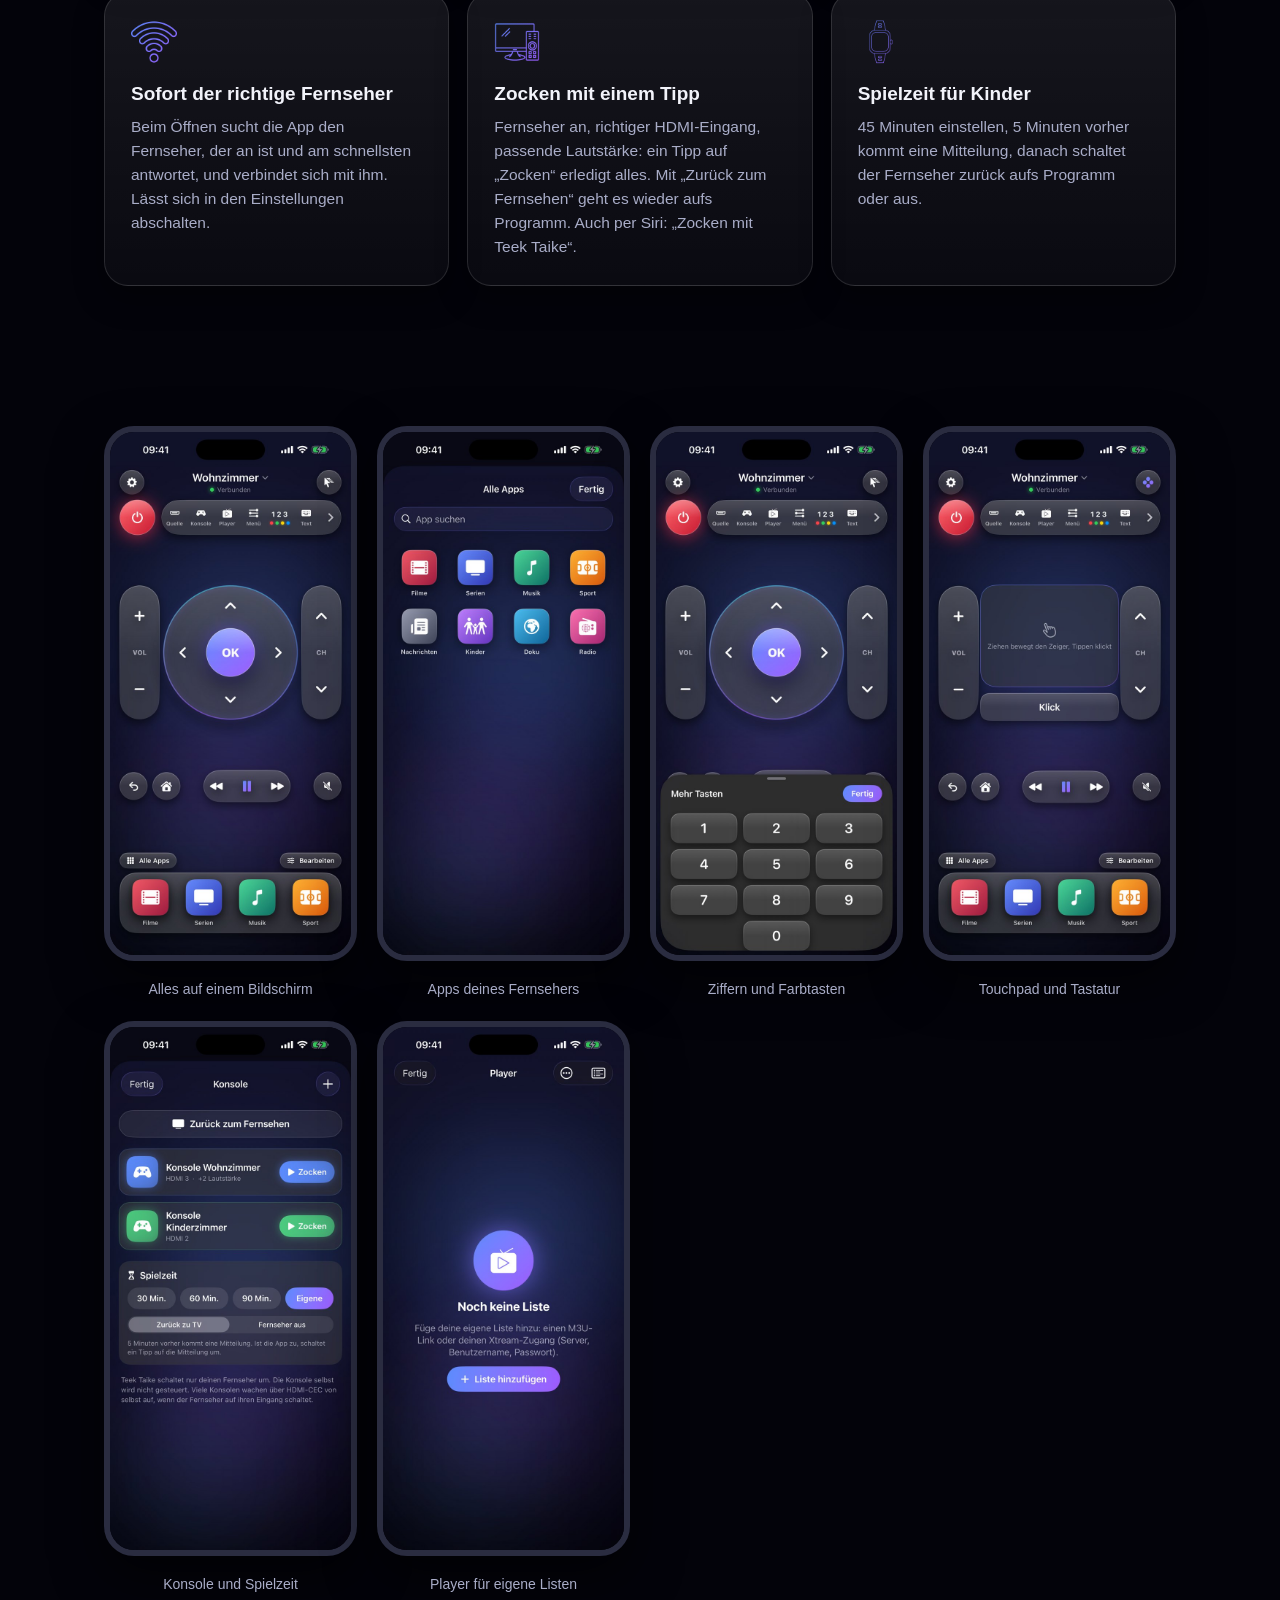
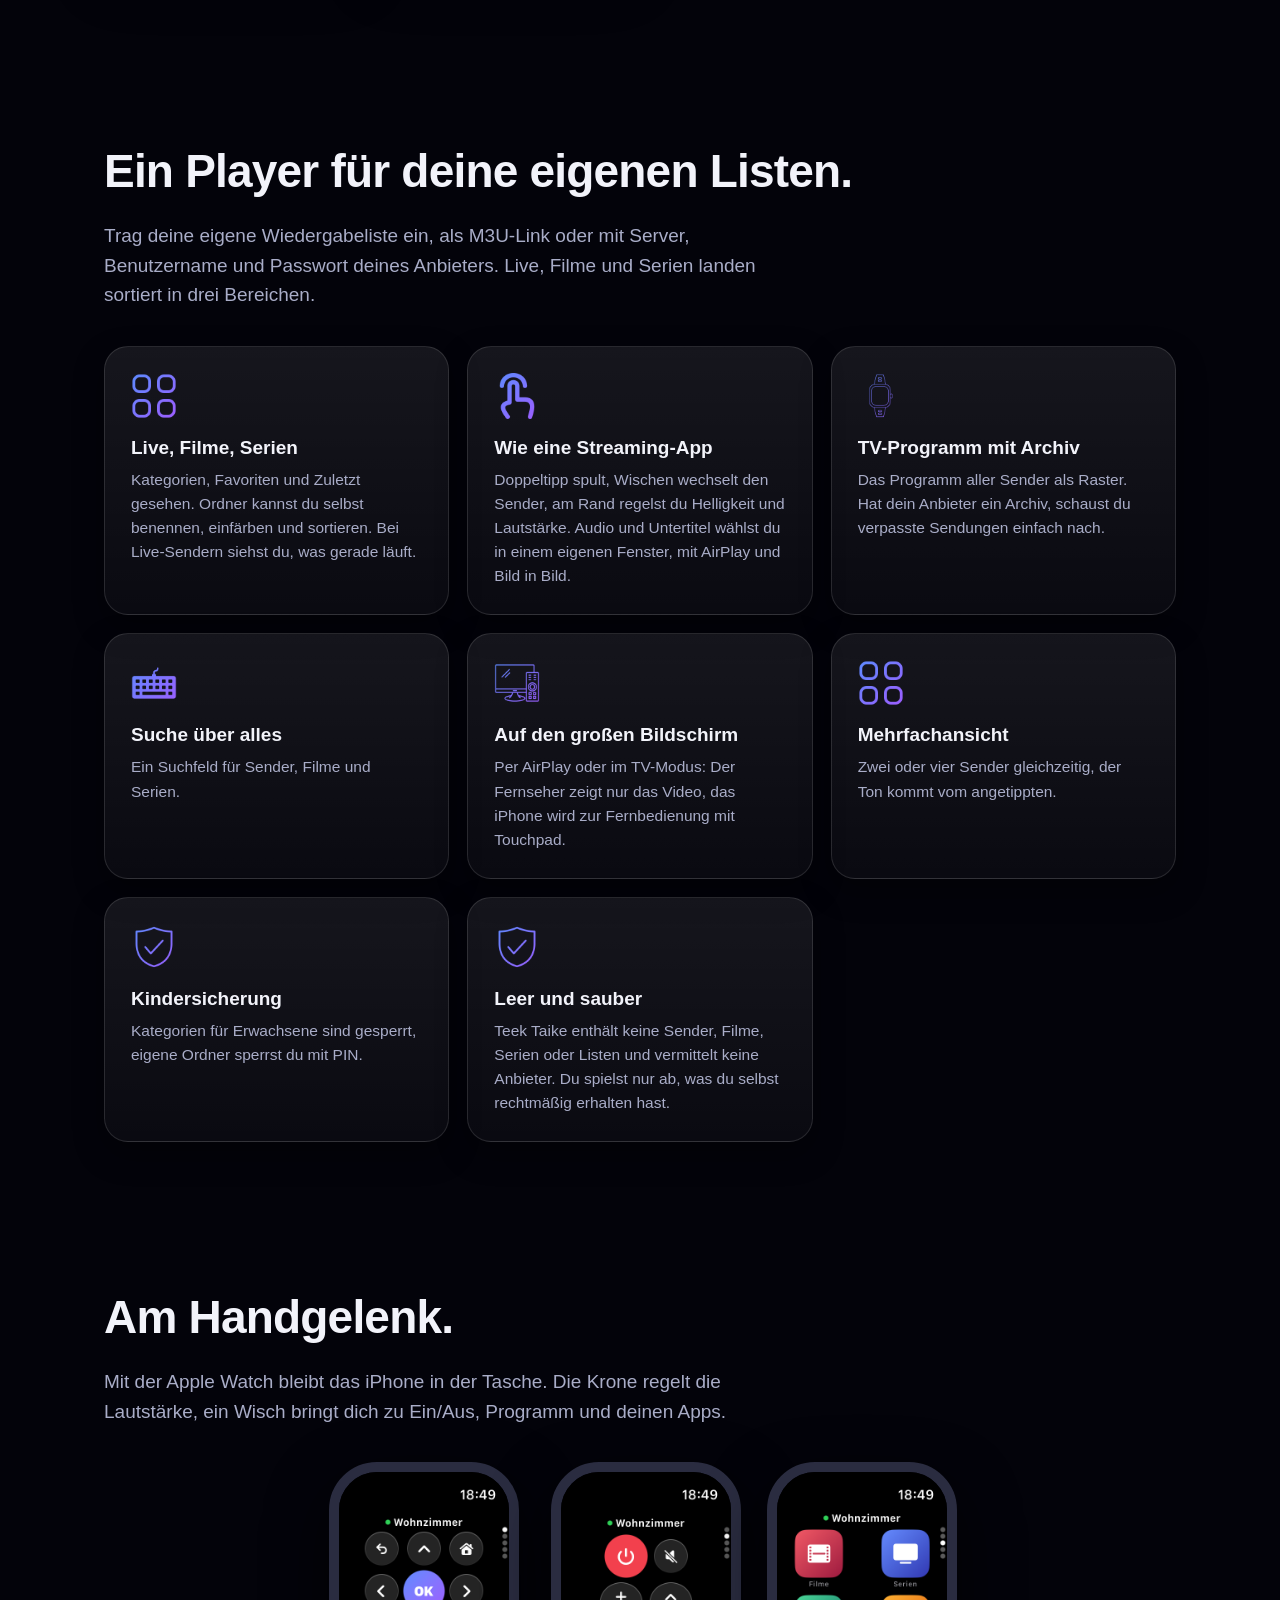
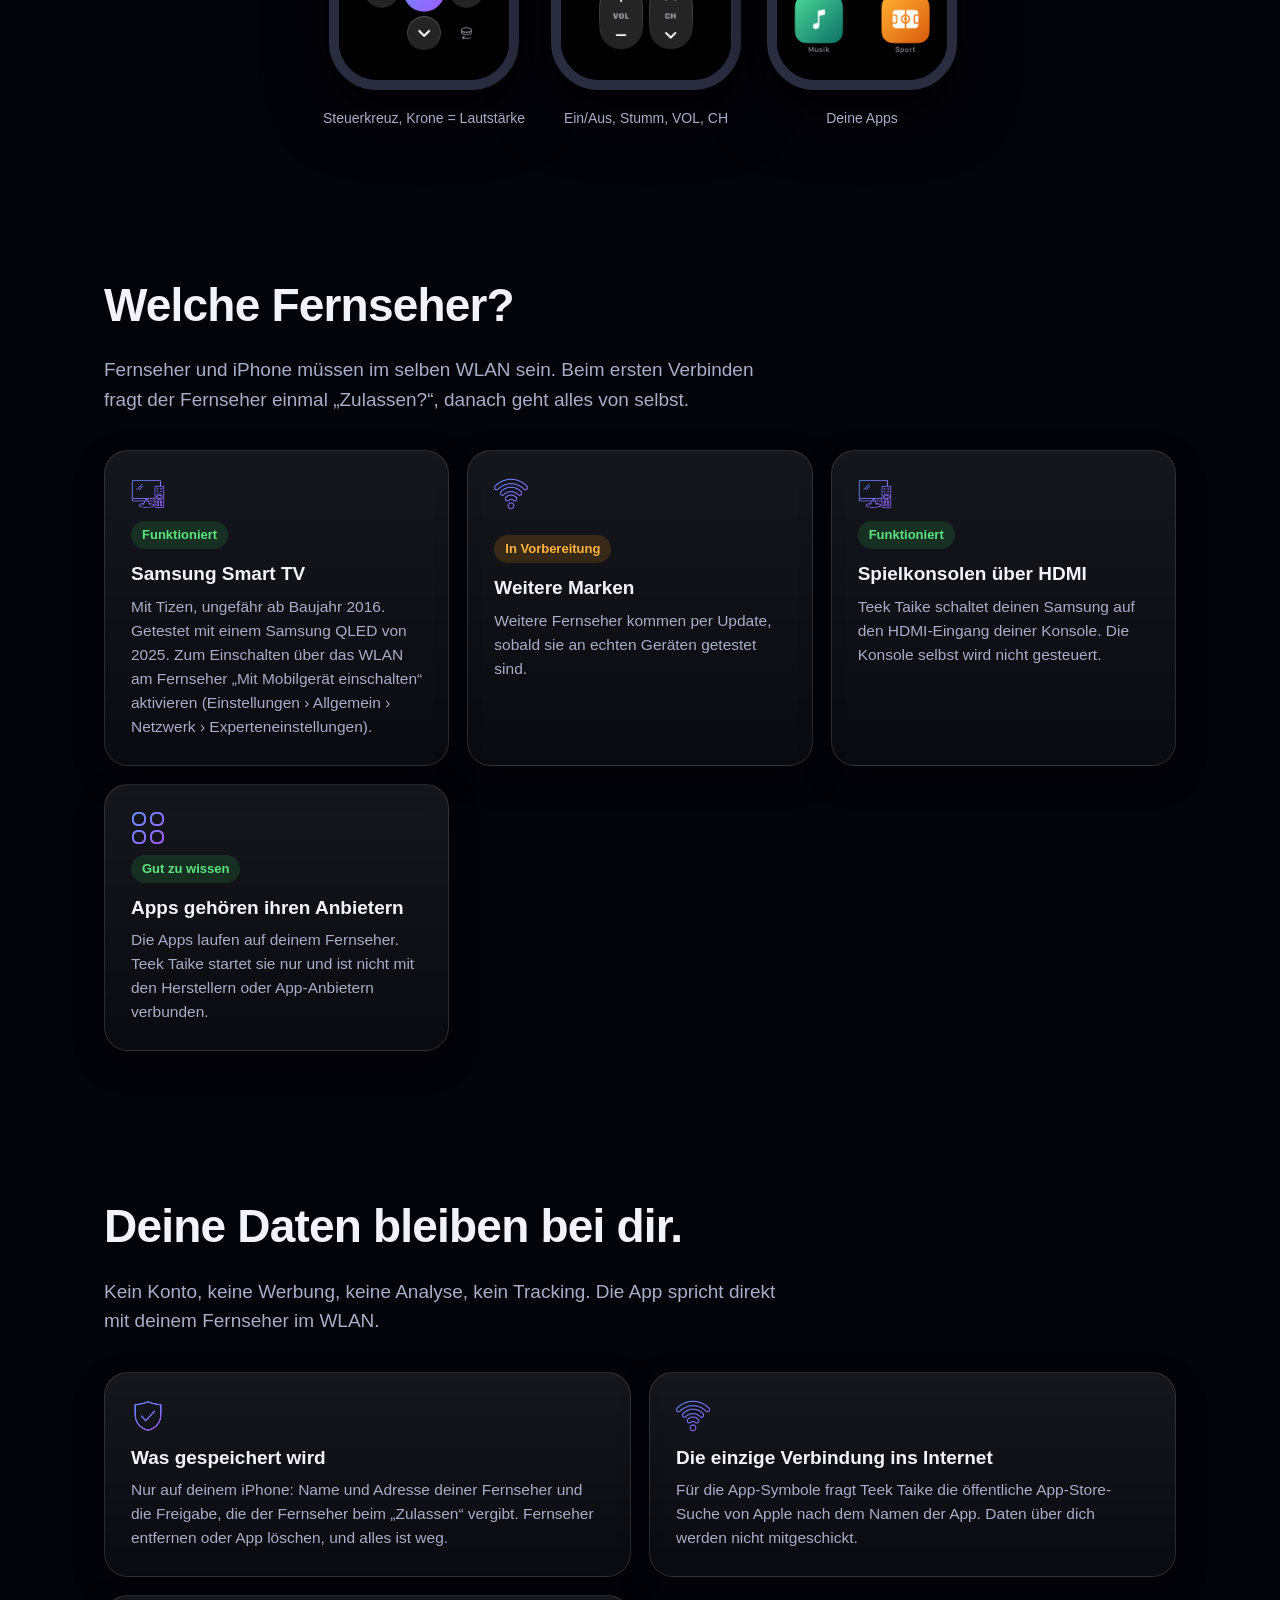
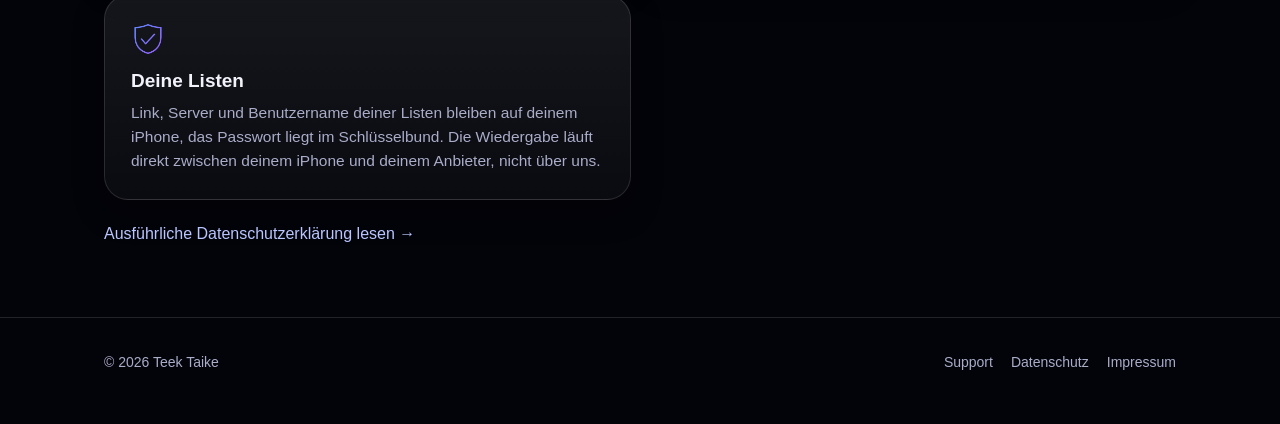
==== commit 9ac347ad: "Absolute Sprachlinks, canonical, Schutz-Header, robots.txt und Sitemap; neutrale Player-Texte Co-Aut" ====
--- a/index.html
+++ b/index.html
@@ -5,11 +5,33 @@
 <meta name="viewport" content="width=device-width, initial-scale=1">
 <title>Teek Taike: TV-Fernbedienung und Player für iPhone und Apple Watch</title>
 <meta name="description" content="Teek Taike macht dein iPhone und deine Apple Watch zur Fernbedienung für Samsung Smart TVs, mit Player für deine eigenen Wiedergabelisten. Ohne Konto, ohne Werbung, ohne Tracking.">
+<meta name="theme-color" content="#0a0a16">
+<meta property="og:type" content="website">
+<meta property="og:site_name" content="Teek Taike">
+<meta property="og:title" content="Teek Taike: TV-Fernbedienung und Player für iPhone und Apple Watch">
+<meta property="og:description" content="Teek Taike macht dein iPhone und deine Apple Watch zur Fernbedienung für Samsung Smart TVs, mit Player für deine eigenen Wiedergabelisten. Ohne Konto, ohne Werbung, ohne Tracking.">
+<meta property="og:url" content="https://teektaike.github.io/">
+<meta property="og:image" content="https://teektaike.github.io/bilder/teilen_de.jpg">
+<meta property="og:image:secure_url" content="https://teektaike.github.io/bilder/teilen_de.jpg">
+<meta property="og:image:type" content="image/jpeg">
+<meta property="og:image:width" content="1200">
+<meta property="og:image:height" content="630">
+<meta property="og:image:alt" content="Teek Taike">
+<meta property="og:locale" content="de_DE">
+<meta name="twitter:card" content="summary_large_image">
+<meta name="twitter:title" content="Teek Taike: TV-Fernbedienung und Player für iPhone und Apple Watch">
+<meta name="twitter:description" content="Teek Taike macht dein iPhone und deine Apple Watch zur Fernbedienung für Samsung Smart TVs, mit Player für deine eigenen Wiedergabelisten. Ohne Konto, ohne Werbung, ohne Tracking.">
+<meta name="twitter:image" content="https://teektaike.github.io/bilder/teilen_de.jpg">
+<link rel="apple-touch-icon" href="bilder/icon.png">
 <link rel="icon" href="favicon.png">
 <link rel="stylesheet" href="style.css">
-<link rel="alternate" hreflang="de" href="index.html">
-<link rel="alternate" hreflang="en" href="en/index.html">
-<link rel="alternate" hreflang="fr" href="fr/index.html">
+<link rel="alternate" hreflang="de" href="https://teektaike.github.io/">
+<link rel="alternate" hreflang="en" href="https://teektaike.github.io/en/">
+<link rel="alternate" hreflang="fr" href="https://teektaike.github.io/fr/">
+<link rel="alternate" hreflang="x-default" href="https://teektaike.github.io/">
+<link rel="canonical" href="https://teektaike.github.io/">
+<meta http-equiv="Content-Security-Policy" content="default-src 'self'; img-src 'self' data:; style-src 'self' 'unsafe-inline'; script-src 'none'; object-src 'none'; base-uri 'self'; form-action 'none'">
+<meta name="referrer" content="strict-origin-when-cross-origin">
 </head>
 <body>
 <header>
@@ -63,7 +85,7 @@
 
   <section id="player">
     <h2>Ein Player für deine eigenen Listen.</h2>
-    <p class="einleitung">Trag deine IPTV-Liste ein, als M3U-Link oder mit Server, Benutzername und Passwort deines Anbieters. Live, Filme und Serien landen sortiert in drei Bereichen.</p>
+    <p class="einleitung">Trag deine eigene Wiedergabeliste ein, als M3U-Link oder mit Server, Benutzername und Passwort deines Anbieters. Live, Filme und Serien landen sortiert in drei Bereichen.</p>
     <div class="karten">
       <div class="karte"><div class="zeichen" style="--symbol:url(bilder/symbole/apps.png)"></div><h3>Live, Filme, Serien</h3><p>Kategorien, Favoriten und Zuletzt gesehen. Ordner kannst du selbst benennen, einfärben und sortieren. Bei Live-Sendern siehst du, was gerade läuft.</p></div>
       <div class="karte"><div class="zeichen" style="--symbol:url(bilder/symbole/tippen.png)"></div><h3>Wie eine Streaming-App</h3><p>Doppeltipp spult, Wischen wechselt den Sender, am Rand regelst du Helligkeit und Lautstärke. Audio und Untertitel wählst du in einem eigenen Fenster, mit AirPlay und Bild in Bild.</p></div>
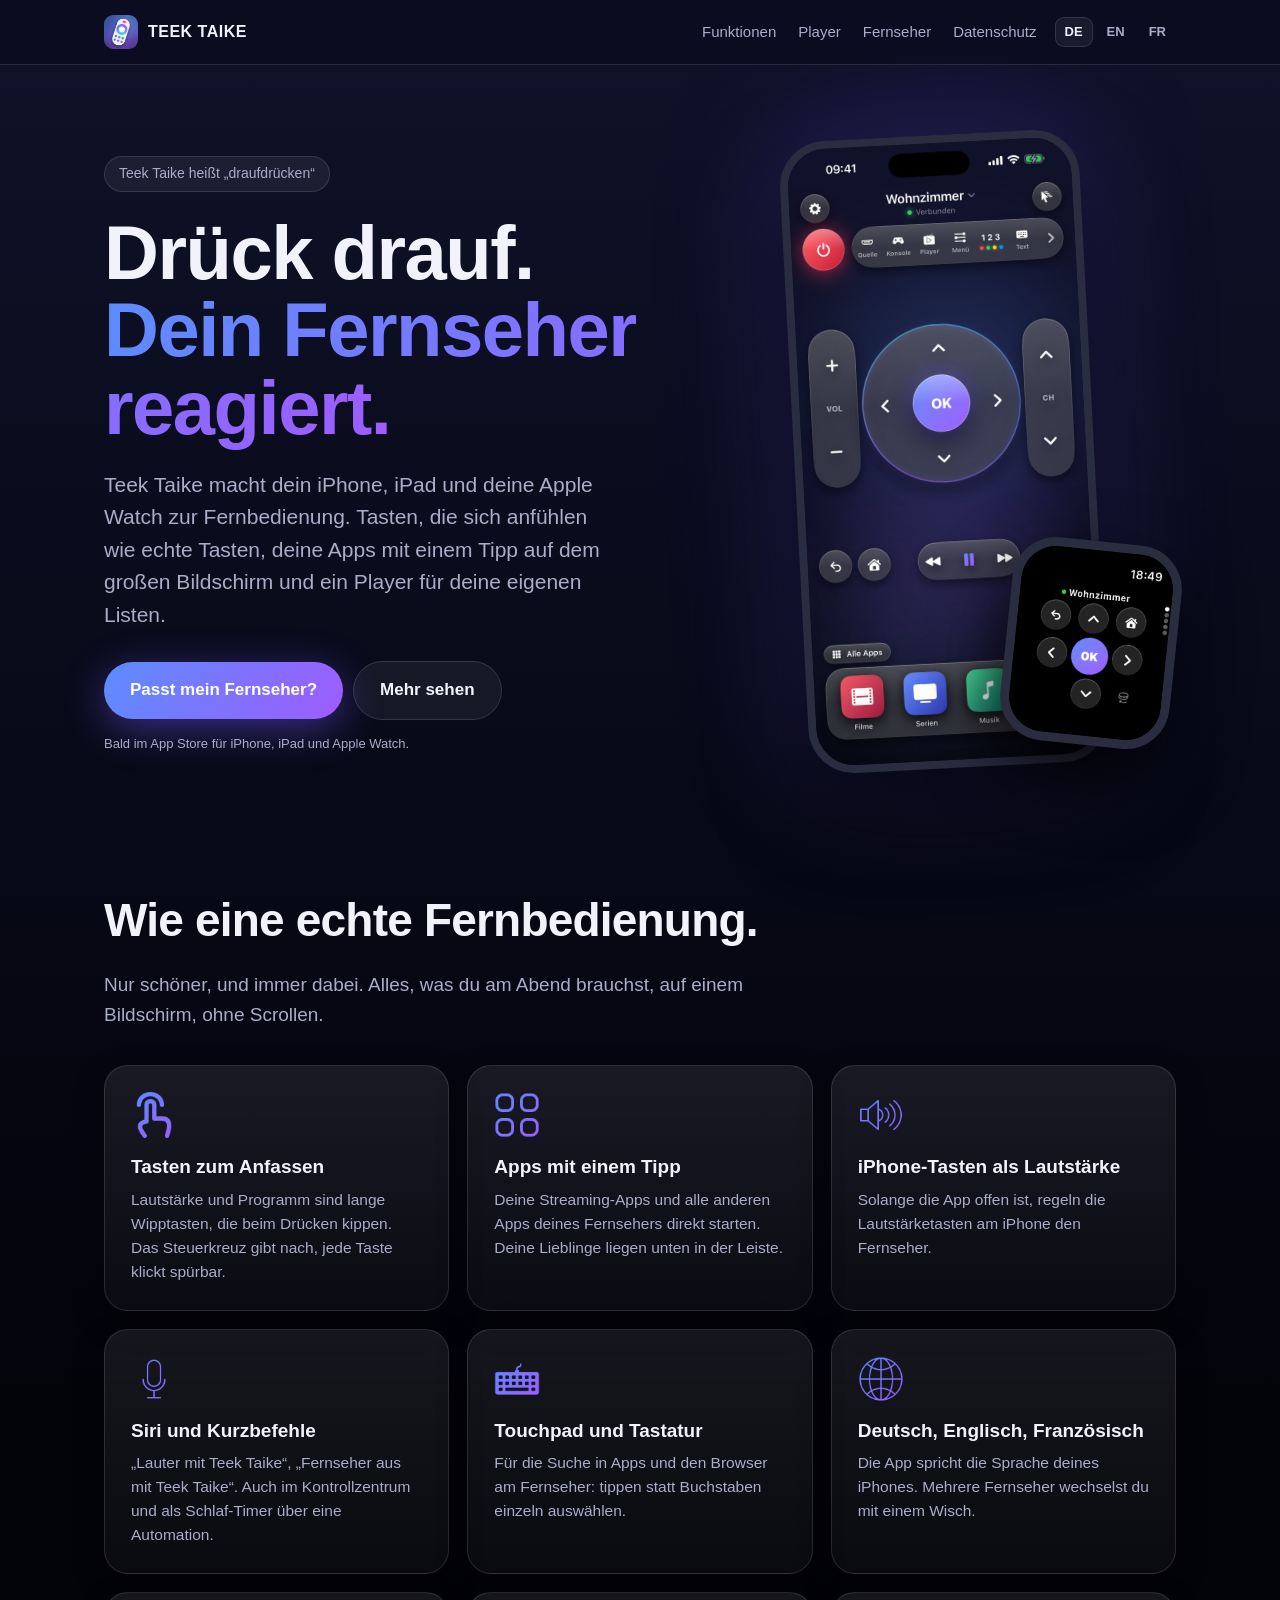
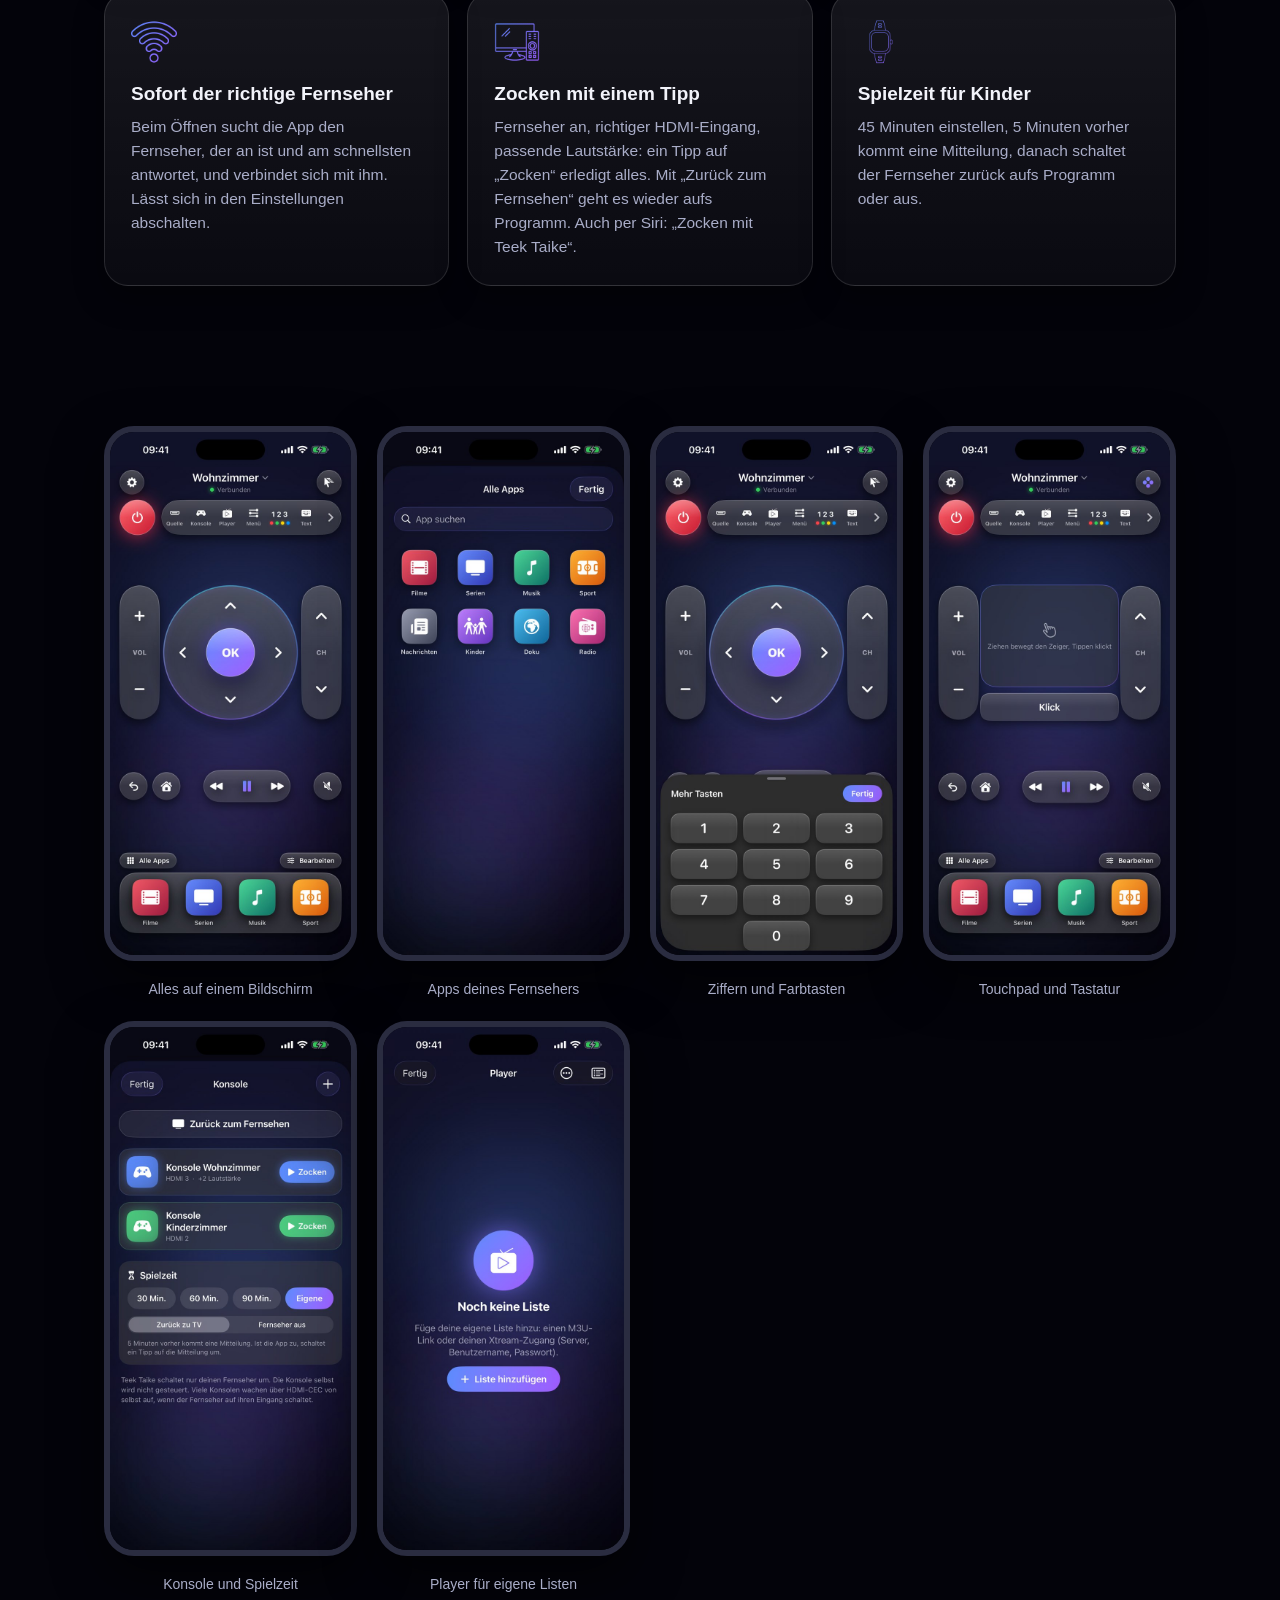
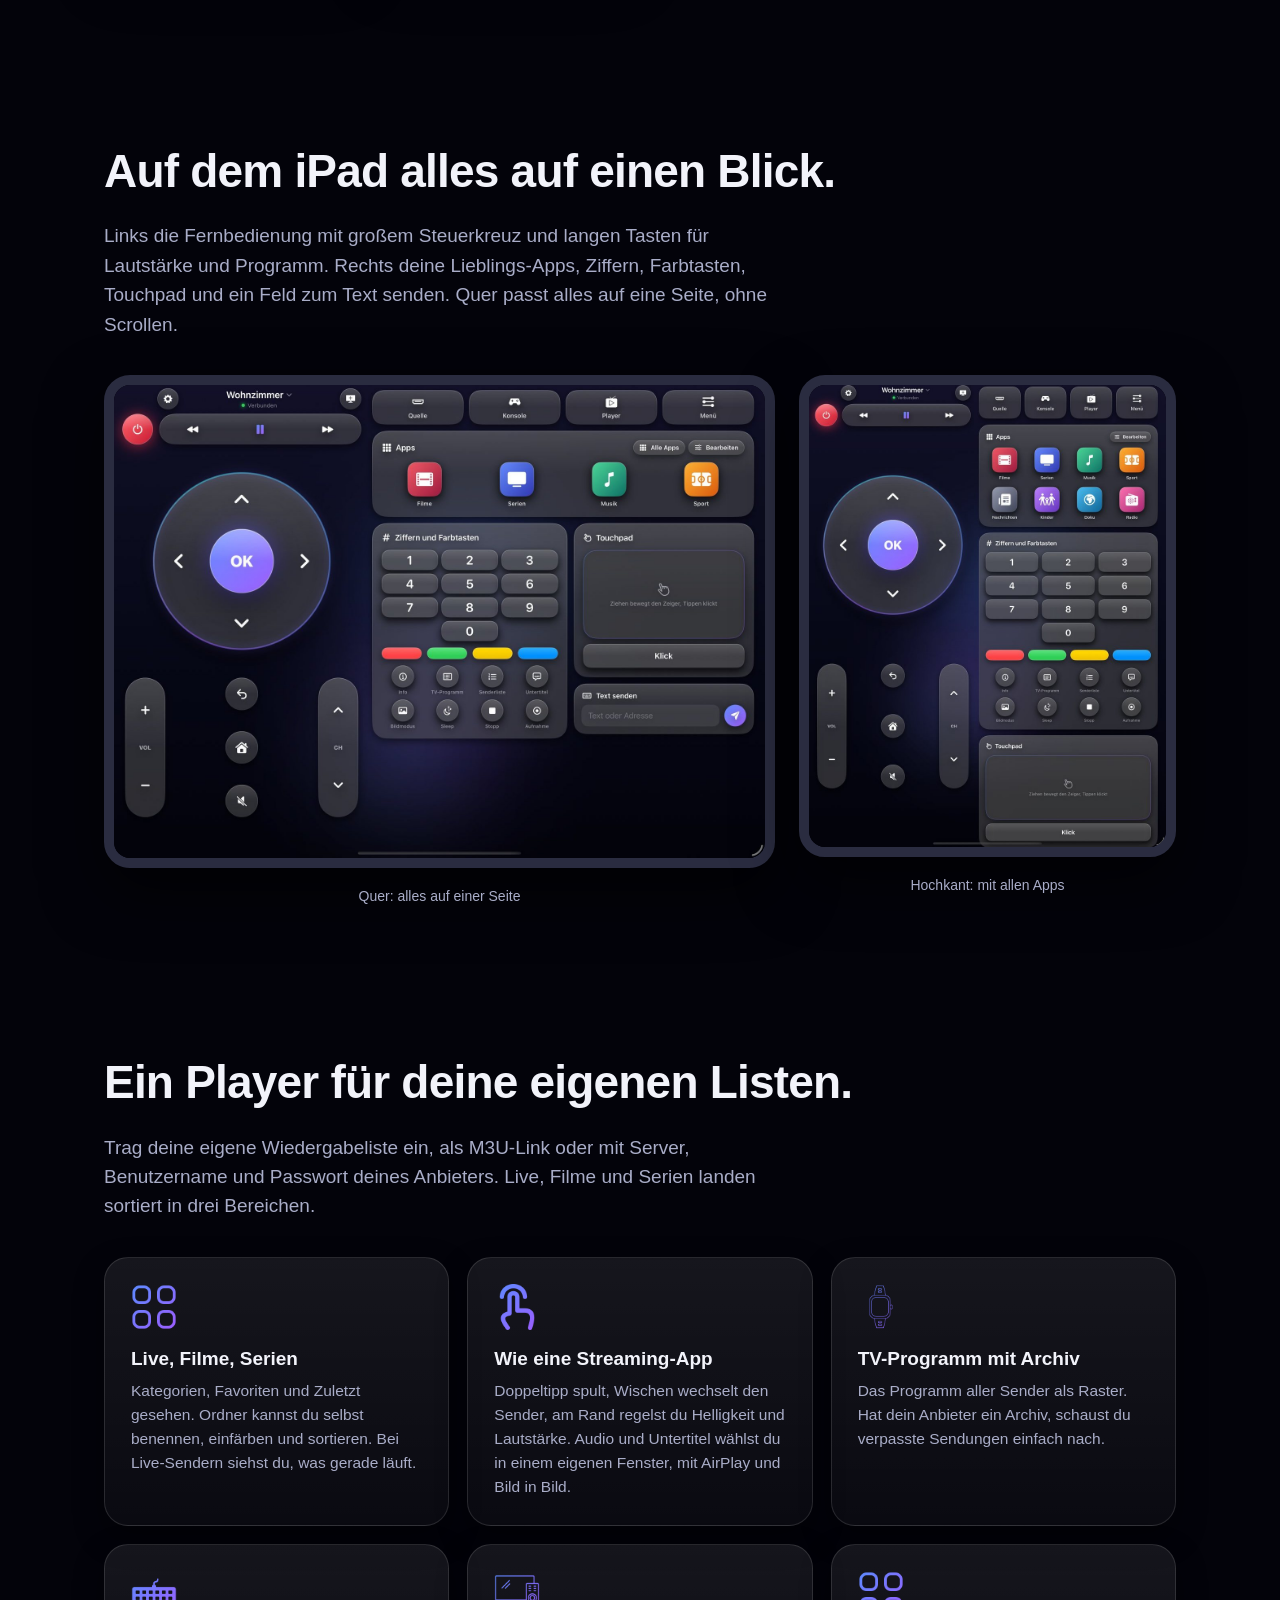
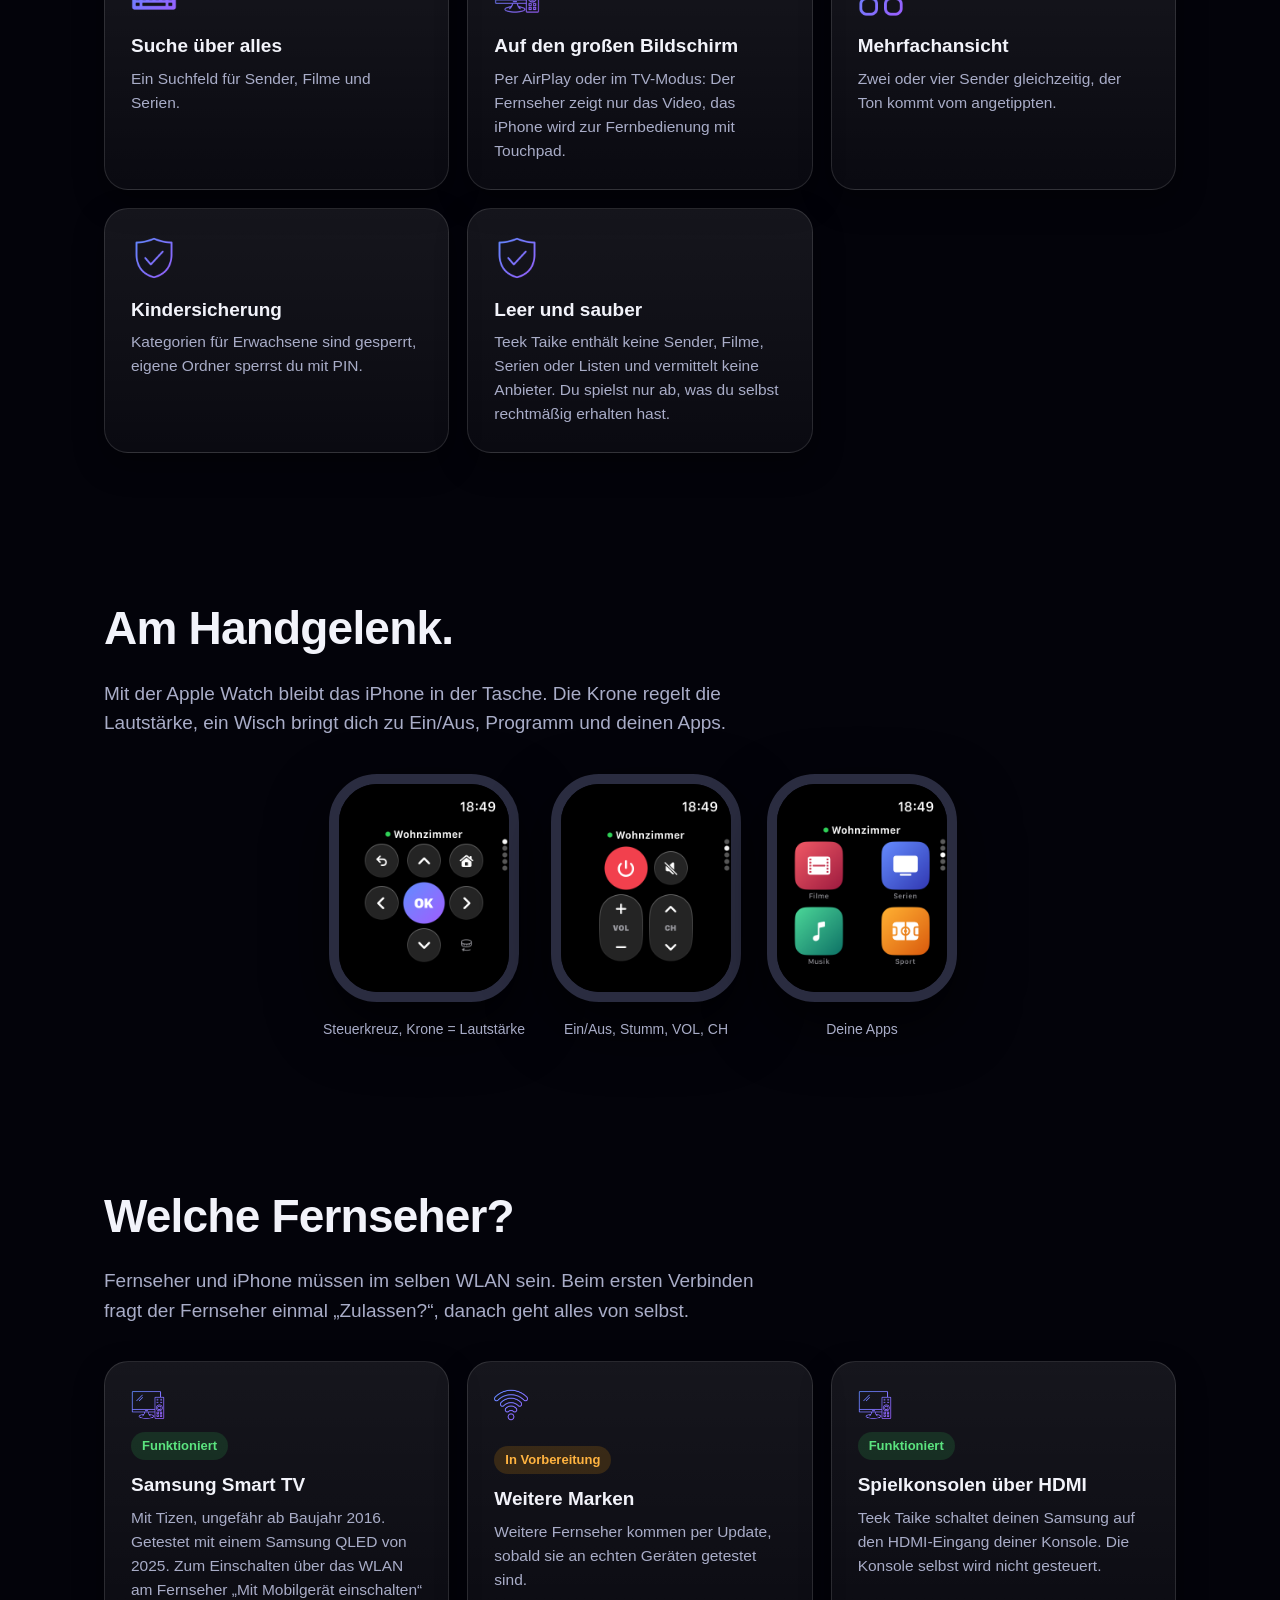
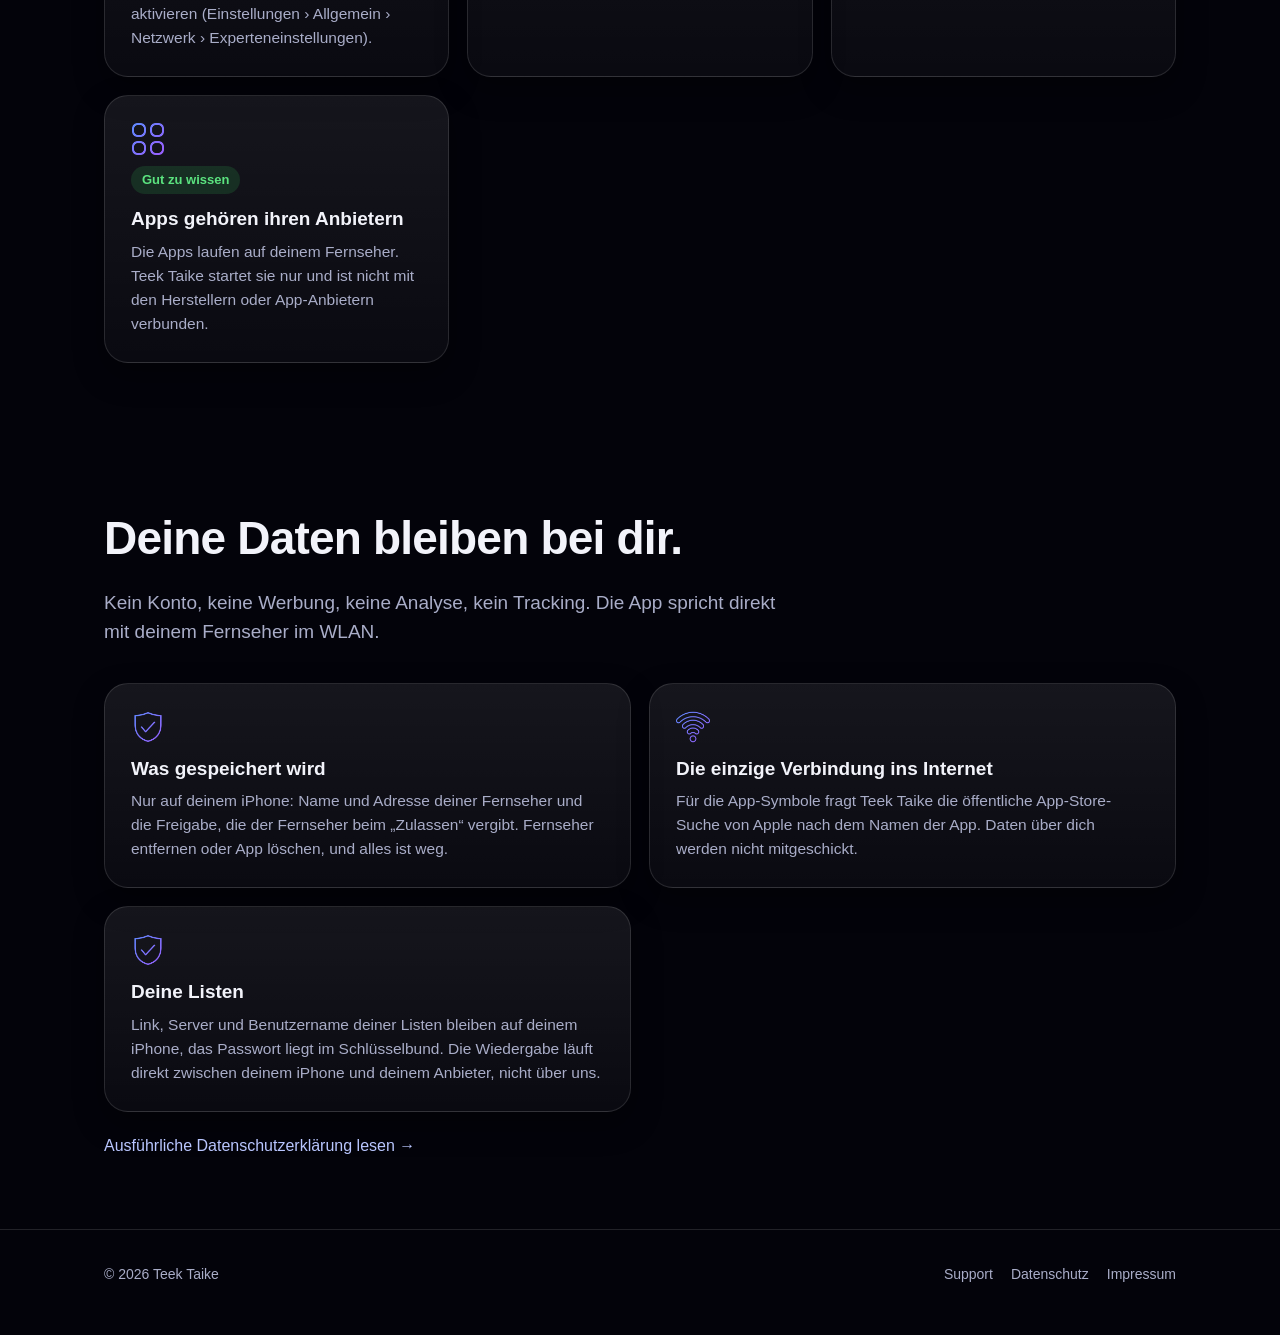
==== commit a68ec9b7: "iPad-Abschnitt mit Bildern quer und hochkant, iPad in Titel und Vorschaubild Co-Authored-By: Claude " ====
--- a/index.html
+++ b/index.html
@@ -3,13 +3,13 @@
 <head>
 <meta charset="utf-8">
 <meta name="viewport" content="width=device-width, initial-scale=1">
-<title>Teek Taike: TV-Fernbedienung und Player für iPhone und Apple Watch</title>
-<meta name="description" content="Teek Taike macht dein iPhone und deine Apple Watch zur Fernbedienung für Samsung Smart TVs, mit Player für deine eigenen Wiedergabelisten. Ohne Konto, ohne Werbung, ohne Tracking.">
+<title>Teek Taike: TV-Fernbedienung und Player für iPhone, iPad und Apple Watch</title>
+<meta name="description" content="Teek Taike macht dein iPhone, iPad und deine Apple Watch zur Fernbedienung für Samsung Smart TVs, mit Player für deine eigenen Wiedergabelisten. Ohne Konto, ohne Werbung, ohne Tracking.">
 <meta name="theme-color" content="#0a0a16">
 <meta property="og:type" content="website">
 <meta property="og:site_name" content="Teek Taike">
-<meta property="og:title" content="Teek Taike: TV-Fernbedienung und Player für iPhone und Apple Watch">
-<meta property="og:description" content="Teek Taike macht dein iPhone und deine Apple Watch zur Fernbedienung für Samsung Smart TVs, mit Player für deine eigenen Wiedergabelisten. Ohne Konto, ohne Werbung, ohne Tracking.">
+<meta property="og:title" content="Teek Taike: TV-Fernbedienung und Player für iPhone, iPad und Apple Watch">
+<meta property="og:description" content="Teek Taike macht dein iPhone, iPad und deine Apple Watch zur Fernbedienung für Samsung Smart TVs, mit Player für deine eigenen Wiedergabelisten. Ohne Konto, ohne Werbung, ohne Tracking.">
 <meta property="og:url" content="https://teektaike.github.io/">
 <meta property="og:image" content="https://teektaike.github.io/bilder/teilen_de.jpg">
 <meta property="og:image:secure_url" content="https://teektaike.github.io/bilder/teilen_de.jpg">
@@ -19,8 +19,8 @@
 <meta property="og:image:alt" content="Teek Taike">
 <meta property="og:locale" content="de_DE">
 <meta name="twitter:card" content="summary_large_image">
-<meta name="twitter:title" content="Teek Taike: TV-Fernbedienung und Player für iPhone und Apple Watch">
-<meta name="twitter:description" content="Teek Taike macht dein iPhone und deine Apple Watch zur Fernbedienung für Samsung Smart TVs, mit Player für deine eigenen Wiedergabelisten. Ohne Konto, ohne Werbung, ohne Tracking.">
+<meta name="twitter:title" content="Teek Taike: TV-Fernbedienung und Player für iPhone, iPad und Apple Watch">
+<meta name="twitter:description" content="Teek Taike macht dein iPhone, iPad und deine Apple Watch zur Fernbedienung für Samsung Smart TVs, mit Player für deine eigenen Wiedergabelisten. Ohne Konto, ohne Werbung, ohne Tracking.">
 <meta name="twitter:image" content="https://teektaike.github.io/bilder/teilen_de.jpg">
 <link rel="apple-touch-icon" href="bilder/icon.png">
 <link rel="icon" href="favicon.png">
@@ -46,9 +46,9 @@
     <div>
       <div class="bedeutung">Teek Taike heißt „draufdrücken“</div>
       <h1>Drück drauf.<br><span>Dein Fernseher reagiert.</span></h1>
-      <p class="unter">Teek Taike macht dein iPhone und deine Apple Watch zur Fernbedienung. Tasten, die sich anfühlen wie echte Tasten, deine Apps mit einem Tipp auf dem großen Bildschirm und ein Player für deine eigenen Listen.</p>
+      <p class="unter">Teek Taike macht dein iPhone, iPad und deine Apple Watch zur Fernbedienung. Tasten, die sich anfühlen wie echte Tasten, deine Apps mit einem Tipp auf dem großen Bildschirm und ein Player für deine eigenen Listen.</p>
       <a class="knopf" href="#fernseher">Passt mein Fernseher?</a><a class="knopf still" href="#funktionen">Mehr sehen</a>
-      <p class="bald">Bald im App Store für iPhone und Apple Watch.</p>
+      <p class="bald">Bald im App Store für iPhone, iPad und Apple Watch.</p>
     </div>
     <div class="geraete">
       <div class="handy"><img src="bilder/iphone_haupt.jpg" alt="Teek Taike auf dem iPhone: Steuerkreuz, Lautstärke, Programm und App-Kacheln"></div>
@@ -80,6 +80,15 @@
       <figure><img src="bilder/iphone_maus.jpg" alt="Touchpad und Tastatur"><figcaption>Touchpad und Tastatur</figcaption></figure>
       <figure><img src="bilder/iphone_konsole.jpg" alt="Konsole und Spielzeit"><figcaption>Konsole und Spielzeit</figcaption></figure>
       <figure><img src="bilder/iphone_player.jpg" alt="Player für eigene Listen"><figcaption>Player für eigene Listen</figcaption></figure>
+    </div>
+  </section>
+
+  <section id="ipad">
+    <h2>Auf dem iPad alles auf einen Blick.</h2>
+    <p class="einleitung">Links die Fernbedienung mit großem Steuerkreuz und langen Tasten für Lautstärke und Programm. Rechts deine Lieblings-Apps, Ziffern, Farbtasten, Touchpad und ein Feld zum Text senden. Quer passt alles auf eine Seite, ohne Scrollen.</p>
+    <div class="ipadreihe">
+      <figure><img src="bilder/ipad_quer.jpg" alt="Quer: alles auf einer Seite" loading="lazy"><figcaption>Quer: alles auf einer Seite</figcaption></figure>
+      <figure><img src="bilder/ipad_hoch.jpg" alt="Hochkant: mit allen Apps" loading="lazy"><figcaption>Hochkant: mit allen Apps</figcaption></figure>
     </div>
   </section>
 
--- a/style.css
+++ b/style.css
@@ -77,6 +77,11 @@
 .galerie img { width: 100%; border-radius: 30px; border: 6px solid #2a2c40; box-shadow: 0 20px 50px rgba(0,0,0,0.6); }
 .galerie figcaption { color: var(--leise); font-size: 14px; margin-top: 10px; }
 
+.ipadreihe { display: grid; grid-template-columns: 1.78fr 1fr; gap: 24px; align-items: start; }
+.ipadreihe figure { text-align: center; }
+.ipadreihe img { width: 100%; border-radius: 26px; border: 10px solid #2a2c40; background: #000; box-shadow: 0 24px 60px rgba(0,0,0,0.65); }
+.ipadreihe figcaption { color: var(--leise); font-size: 14px; margin-top: 10px; }
+
 .uhrreihe { display: flex; gap: 26px; justify-content: center; flex-wrap: wrap; margin-top: 10px; }
 .uhrreihe figure { text-align: center; }
 .uhrreihe img { width: 190px; border-radius: 48px; border: 10px solid #2a2c40; background: #000; box-shadow: 0 24px 60px rgba(0,0,0,0.7); }
@@ -109,6 +114,8 @@
   .geraete { height: 600px; }
   .karten, .tvliste, .schutz { grid-template-columns: 1fr; }
   .galerie { grid-template-columns: repeat(2, 1fr); }
+  .ipadreihe { grid-template-columns: 1fr; }
+  .ipadreihe figure:last-child img { max-width: 420px; }
   nav a { margin-left: 12px; font-size: 14px; }
   .knopf { display: flex; justify-content: center; max-width: 320px; margin: 0 auto; }
   .knopf.still { margin: 12px auto 0; }
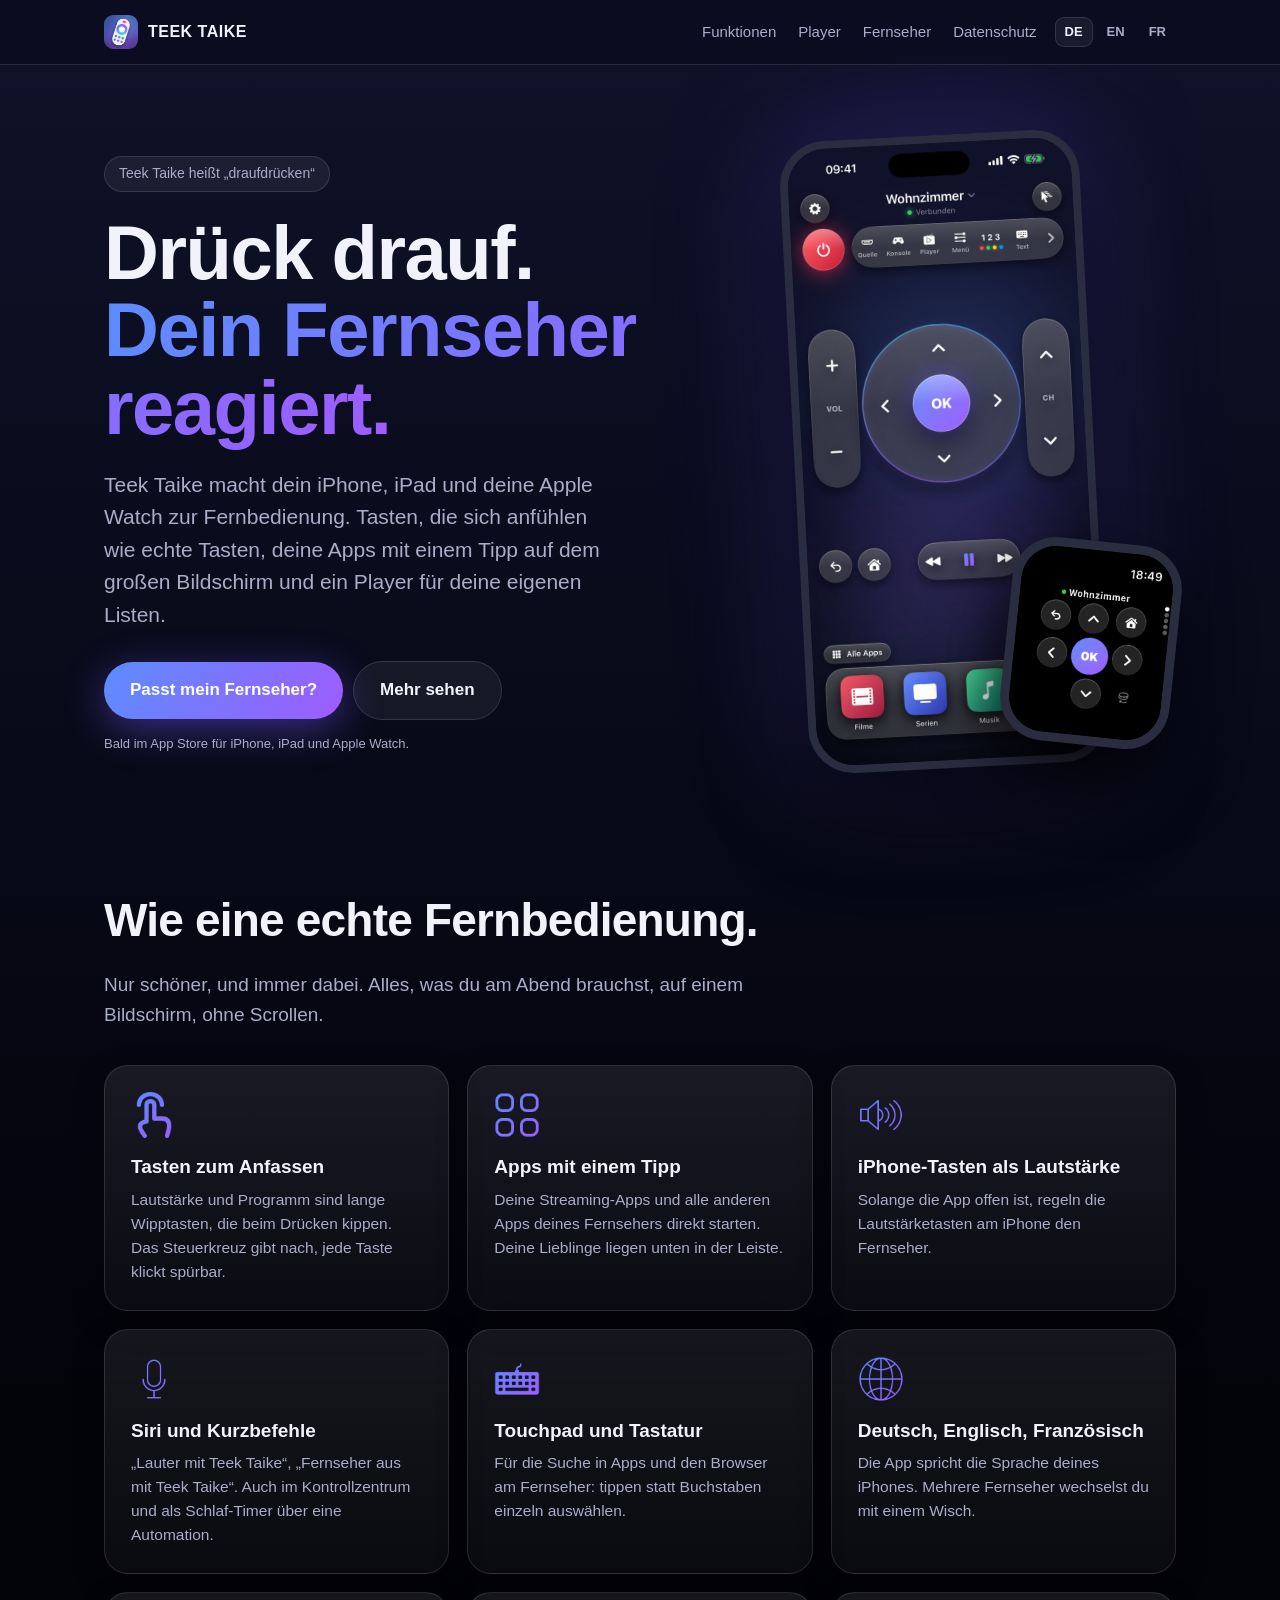
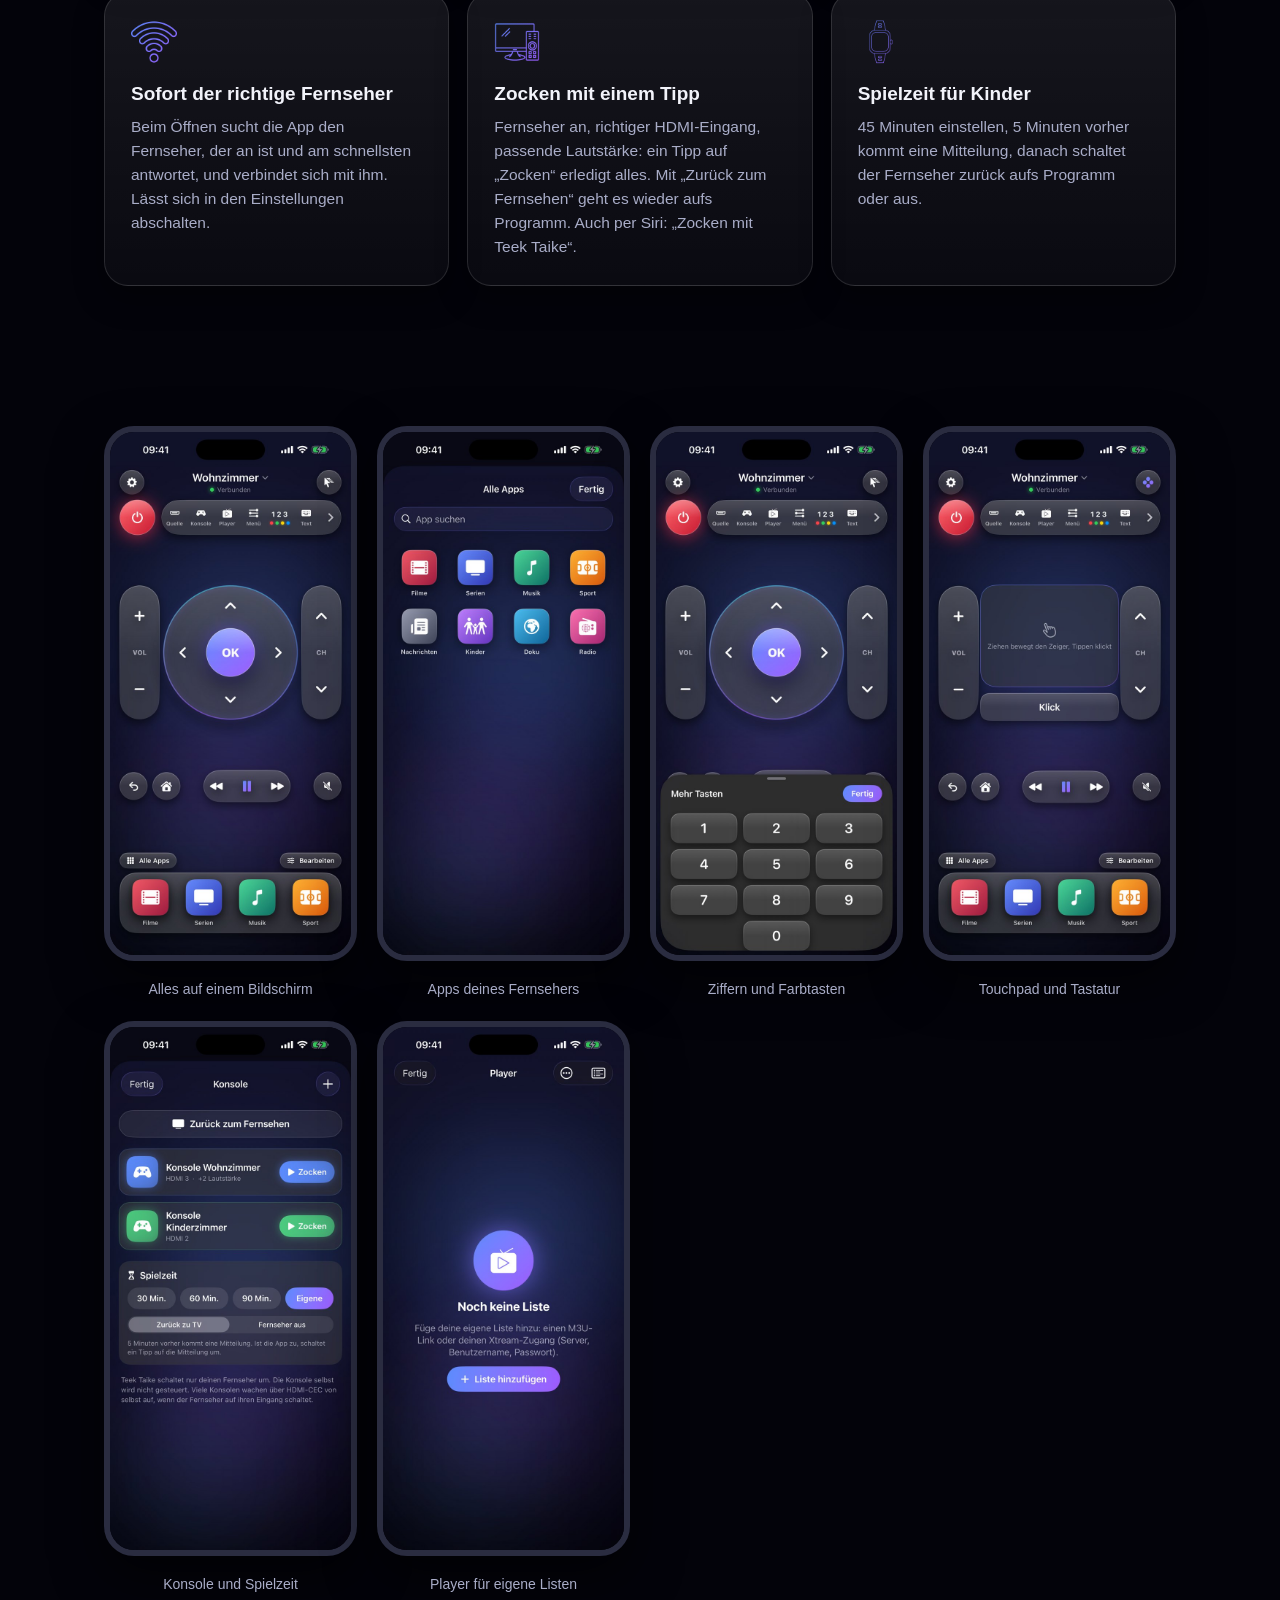
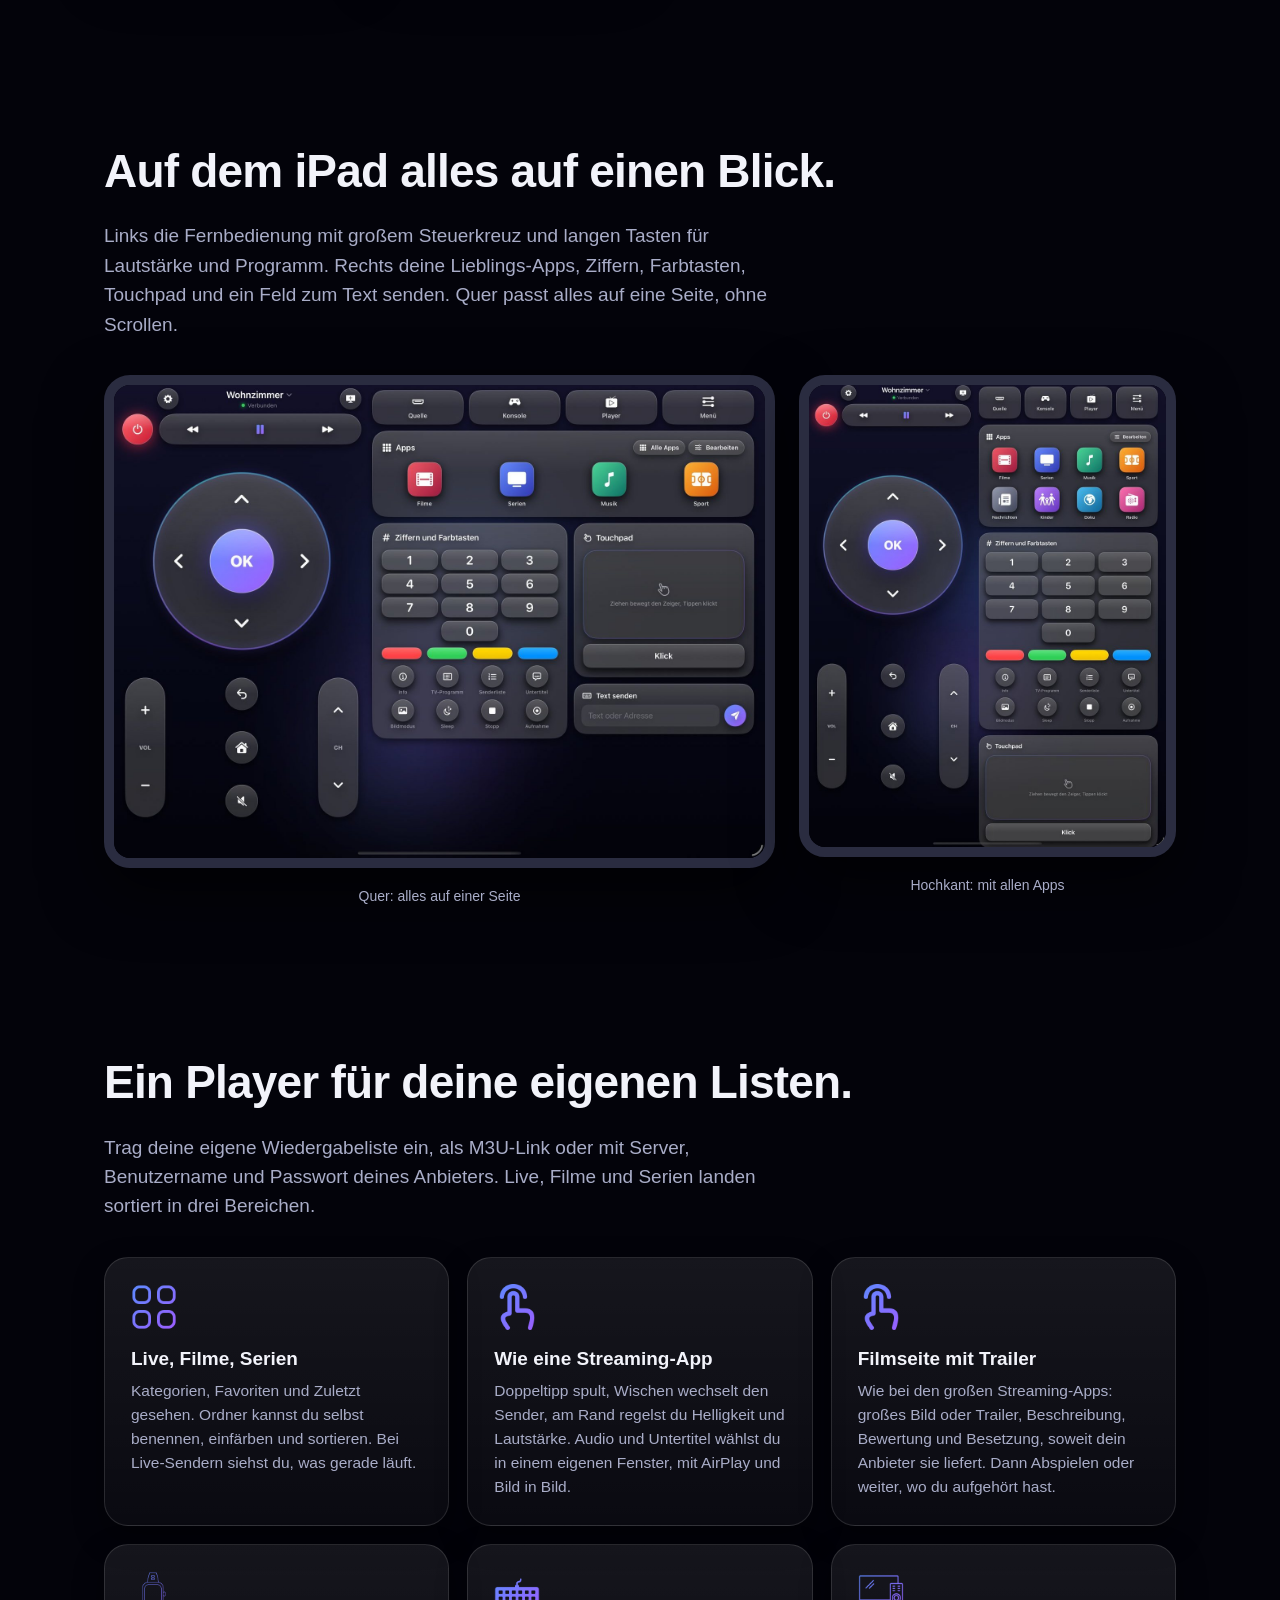
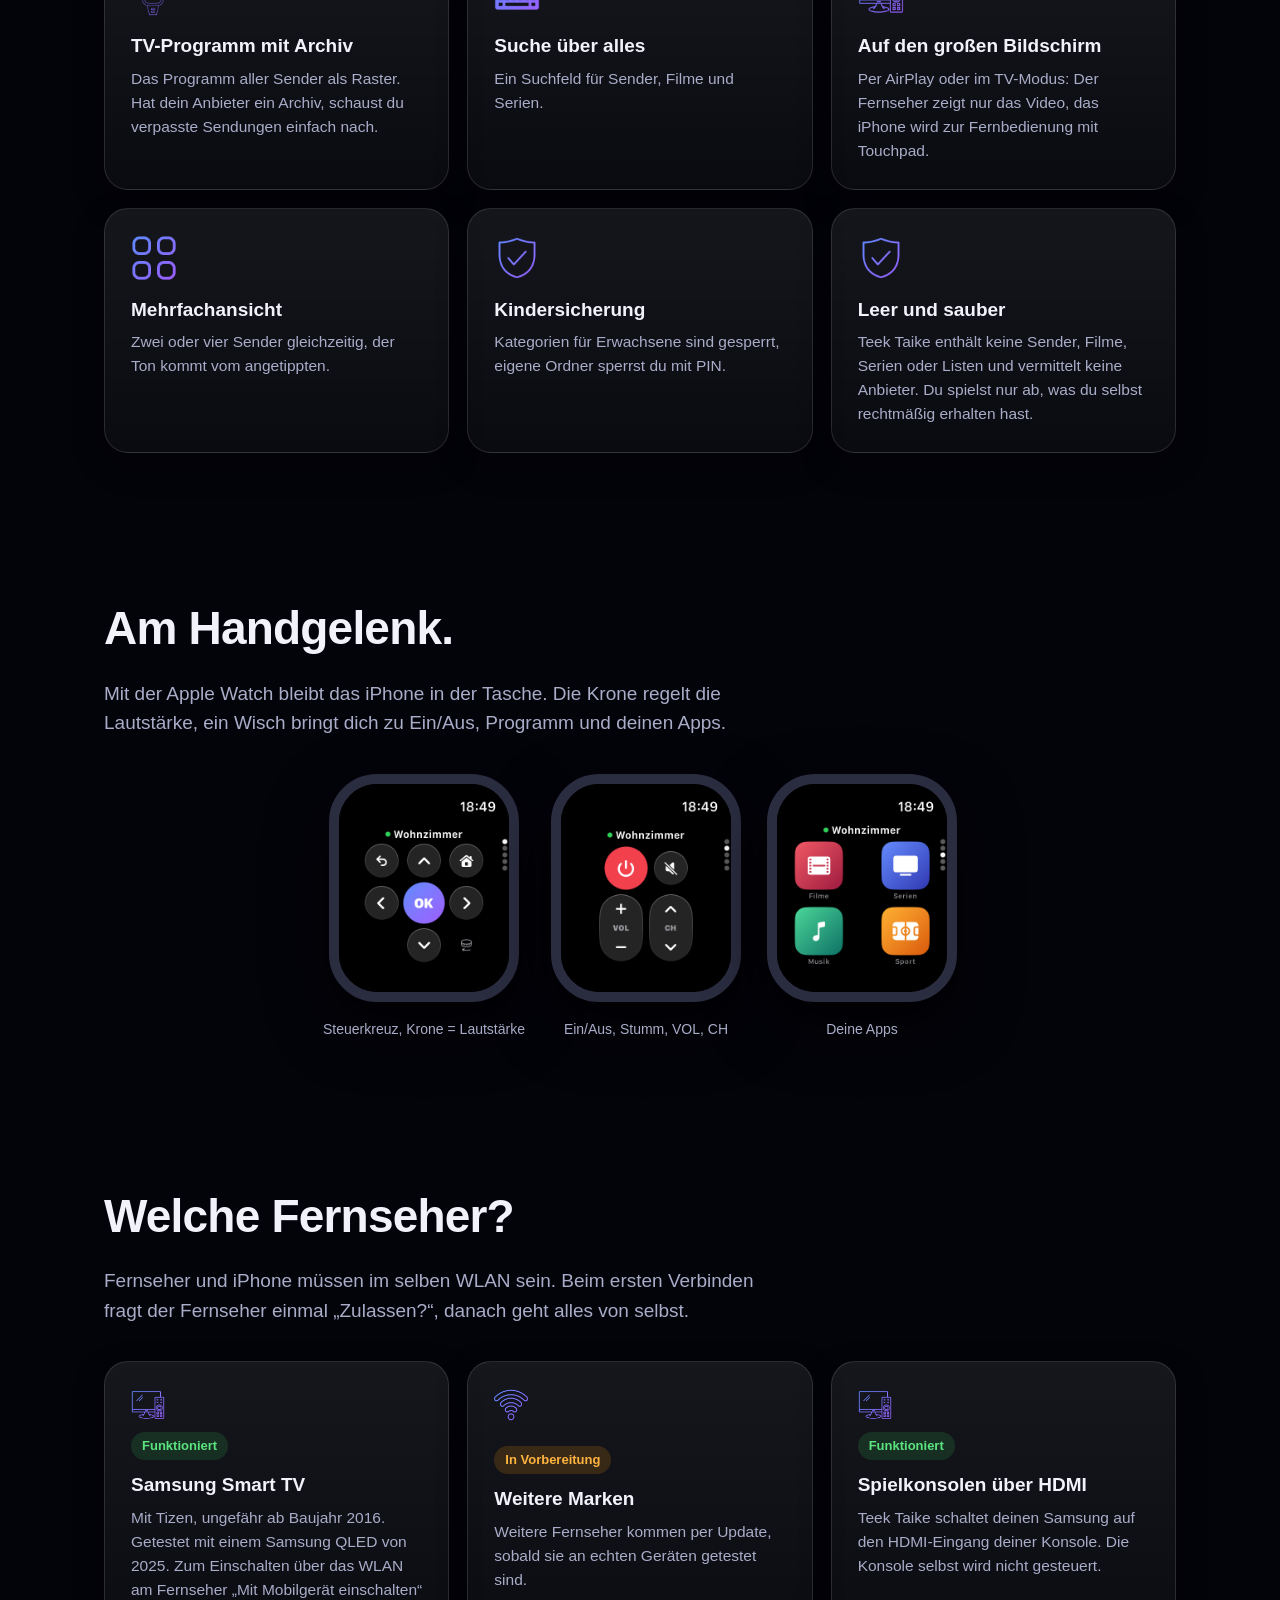
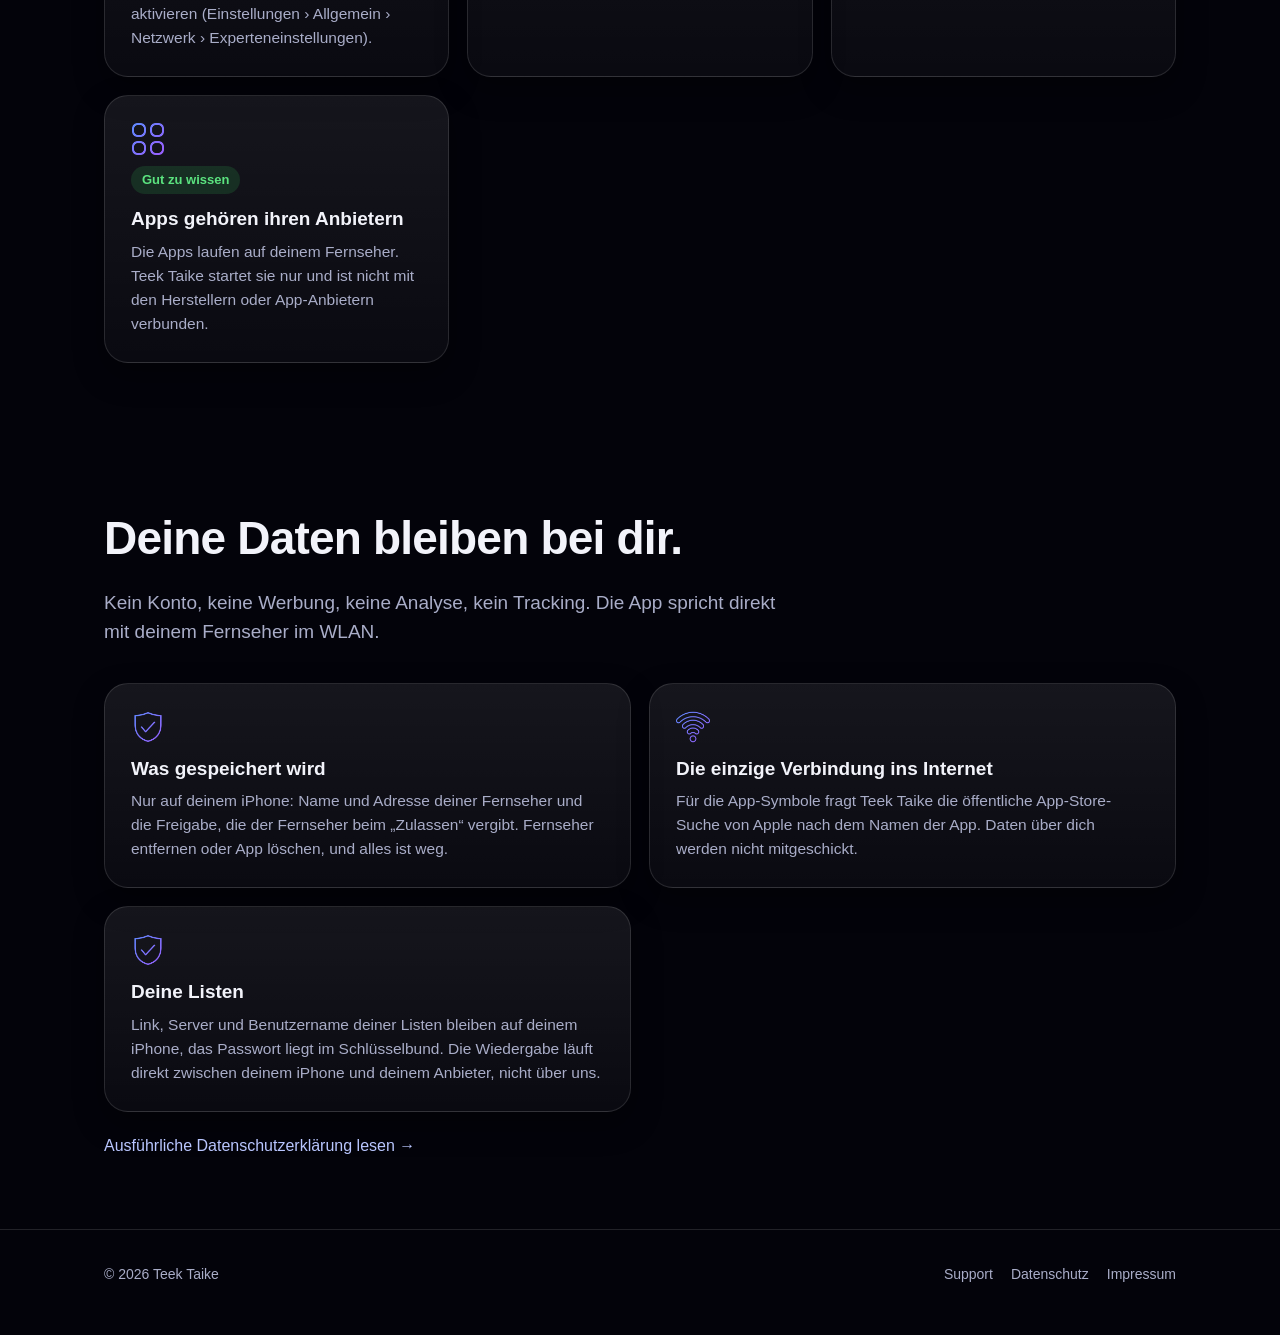
==== commit 9ee35eac: "Filmseite mit Trailer im Player-Abschnitt Co-Authored-By: Claude Opus 5.5 <noreply@anthropic.com>" ====
--- a/index.html
+++ b/index.html
@@ -98,6 +98,7 @@
     <div class="karten">
       <div class="karte"><div class="zeichen" style="--symbol:url(bilder/symbole/apps.png)"></div><h3>Live, Filme, Serien</h3><p>Kategorien, Favoriten und Zuletzt gesehen. Ordner kannst du selbst benennen, einfärben und sortieren. Bei Live-Sendern siehst du, was gerade läuft.</p></div>
       <div class="karte"><div class="zeichen" style="--symbol:url(bilder/symbole/tippen.png)"></div><h3>Wie eine Streaming-App</h3><p>Doppeltipp spult, Wischen wechselt den Sender, am Rand regelst du Helligkeit und Lautstärke. Audio und Untertitel wählst du in einem eigenen Fenster, mit AirPlay und Bild in Bild.</p></div>
+      <div class="karte"><div class="zeichen" style="--symbol:url(bilder/symbole/tippen.png)"></div><h3>Filmseite mit Trailer</h3><p>Wie bei den großen Streaming-Apps: großes Bild oder Trailer, Beschreibung, Bewertung und Besetzung, soweit dein Anbieter sie liefert. Dann Abspielen oder weiter, wo du aufgehört hast.</p></div>
       <div class="karte"><div class="zeichen" style="--symbol:url(bilder/symbole/uhr.png)"></div><h3>TV-Programm mit Archiv</h3><p>Das Programm aller Sender als Raster. Hat dein Anbieter ein Archiv, schaust du verpasste Sendungen einfach nach.</p></div>
       <div class="karte"><div class="zeichen" style="--symbol:url(bilder/symbole/tastatur.png)"></div><h3>Suche über alles</h3><p>Ein Suchfeld für Sender, Filme und Serien.</p></div>
       <div class="karte"><div class="zeichen" style="--symbol:url(bilder/symbole/fernseher.png)"></div><h3>Auf den großen Bildschirm</h3><p>Per AirPlay oder im TV-Modus: Der Fernseher zeigt nur das Video, das iPhone wird zur Fernbedienung mit Touchpad.</p></div>
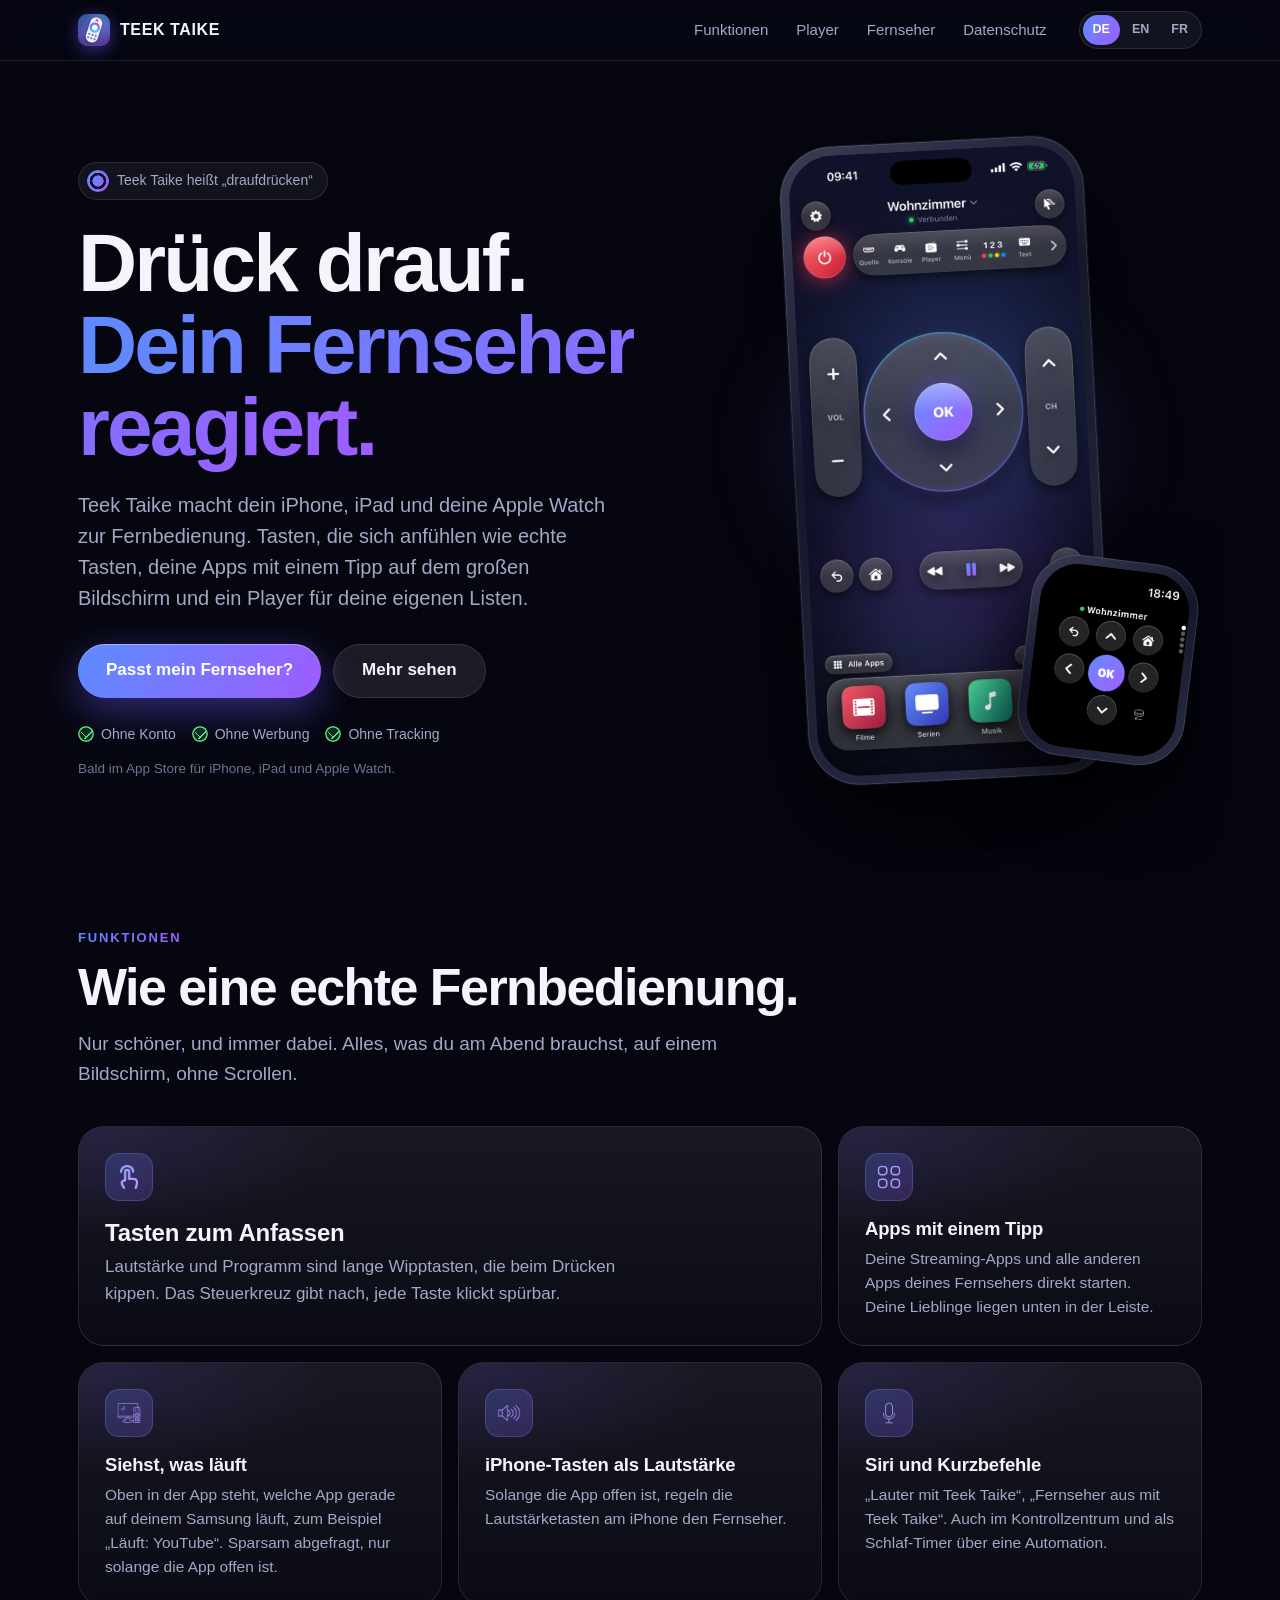
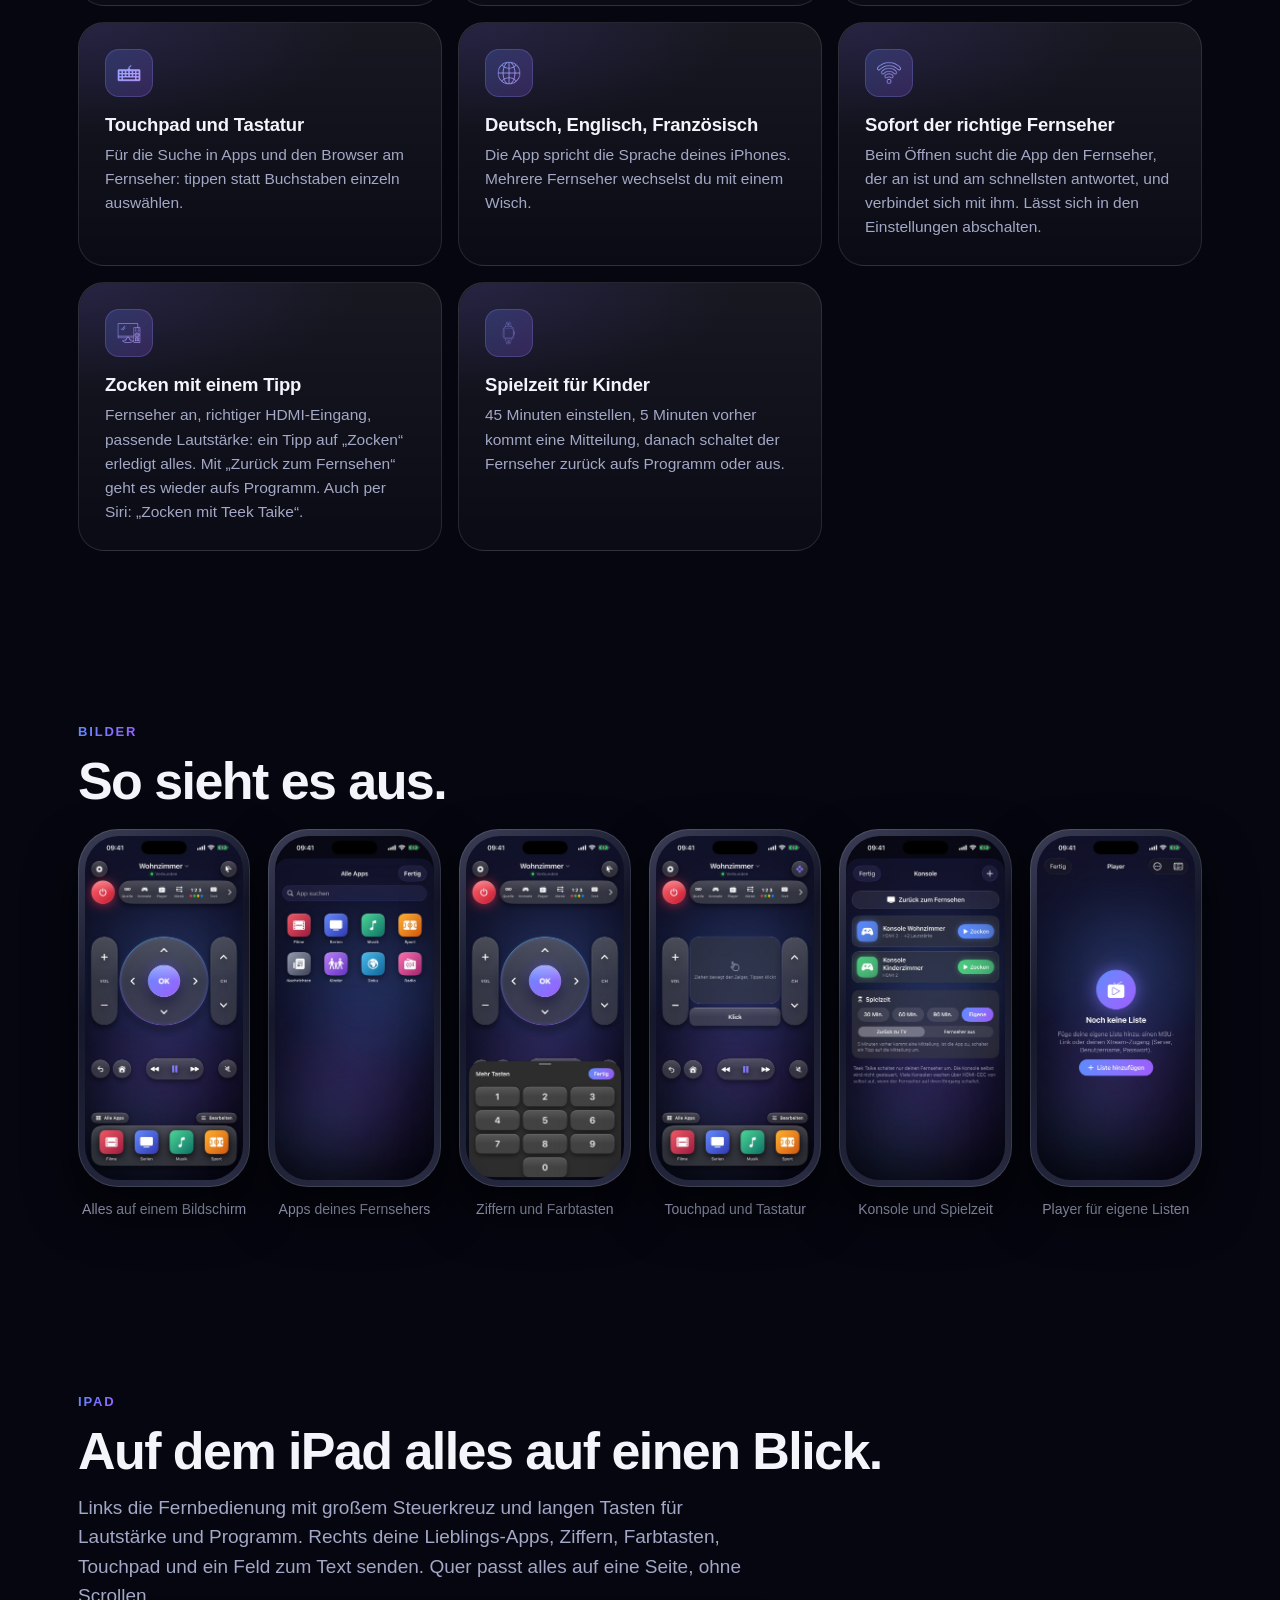
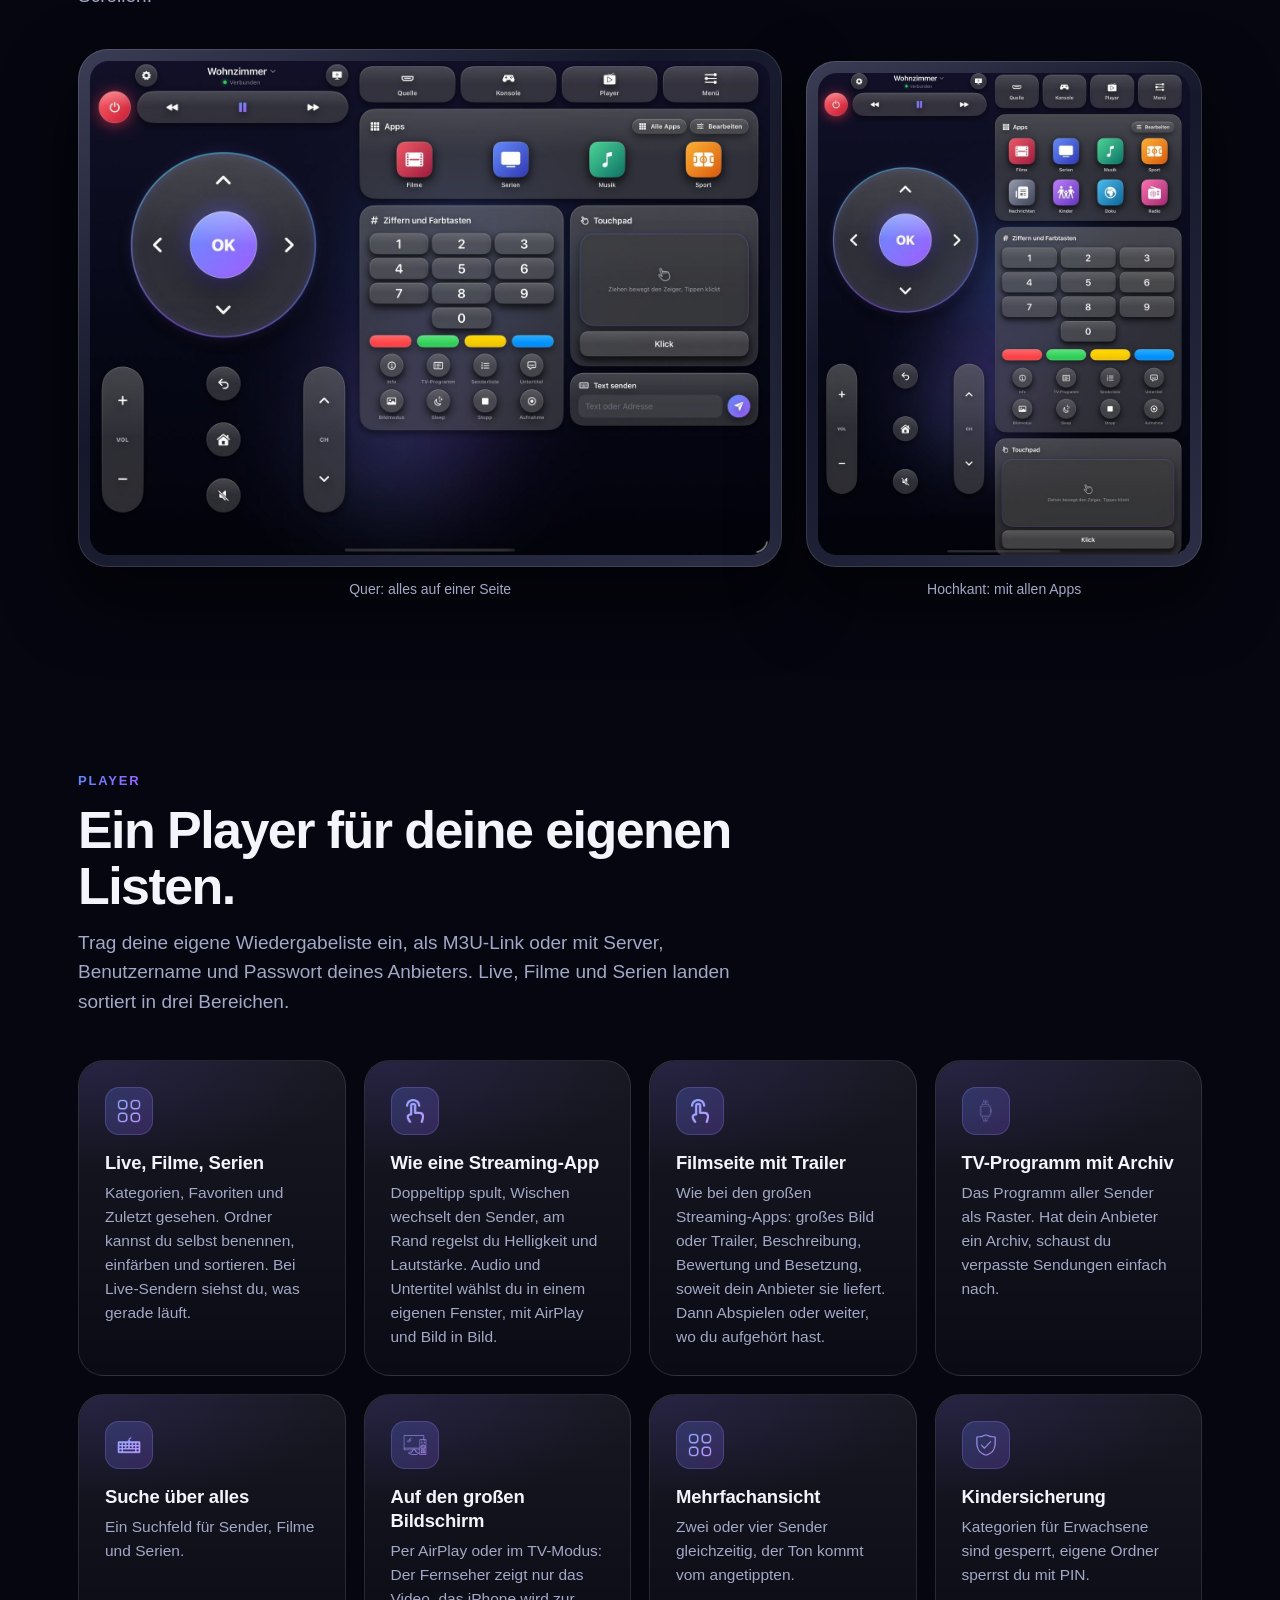
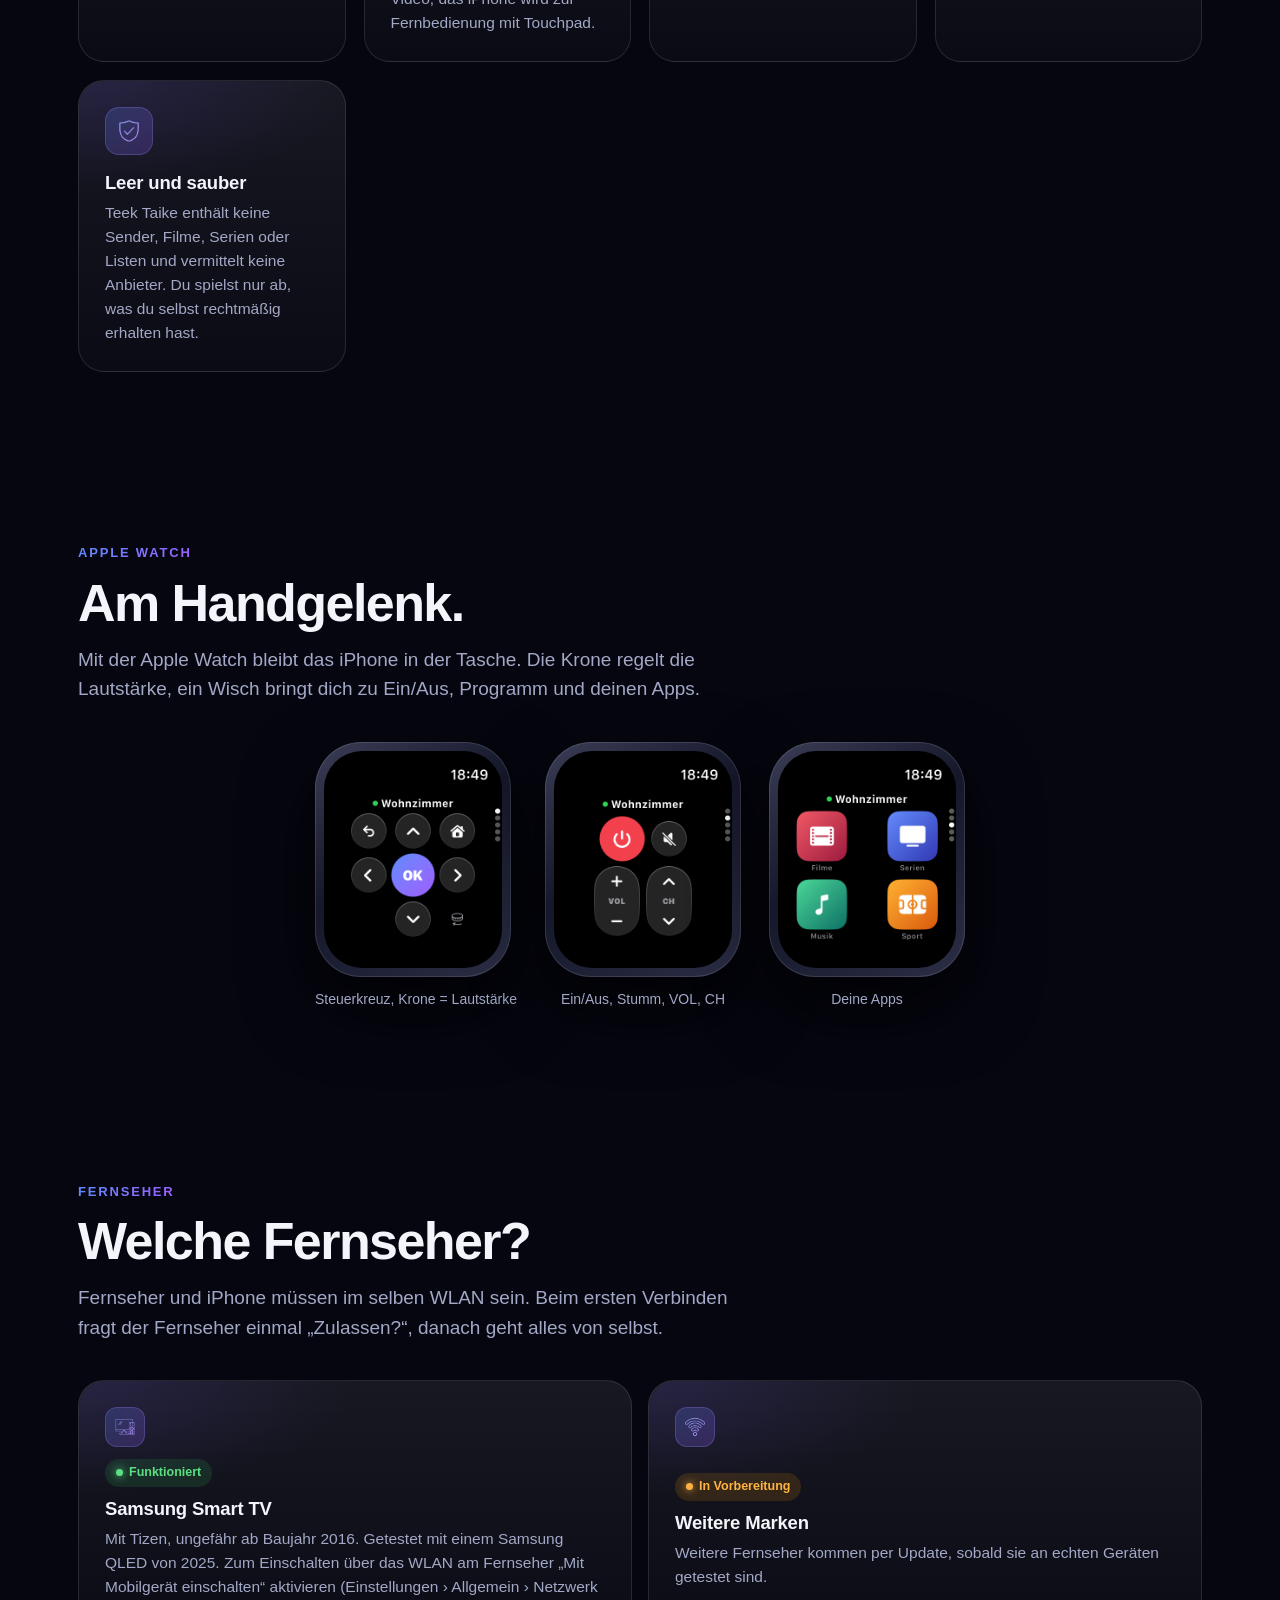
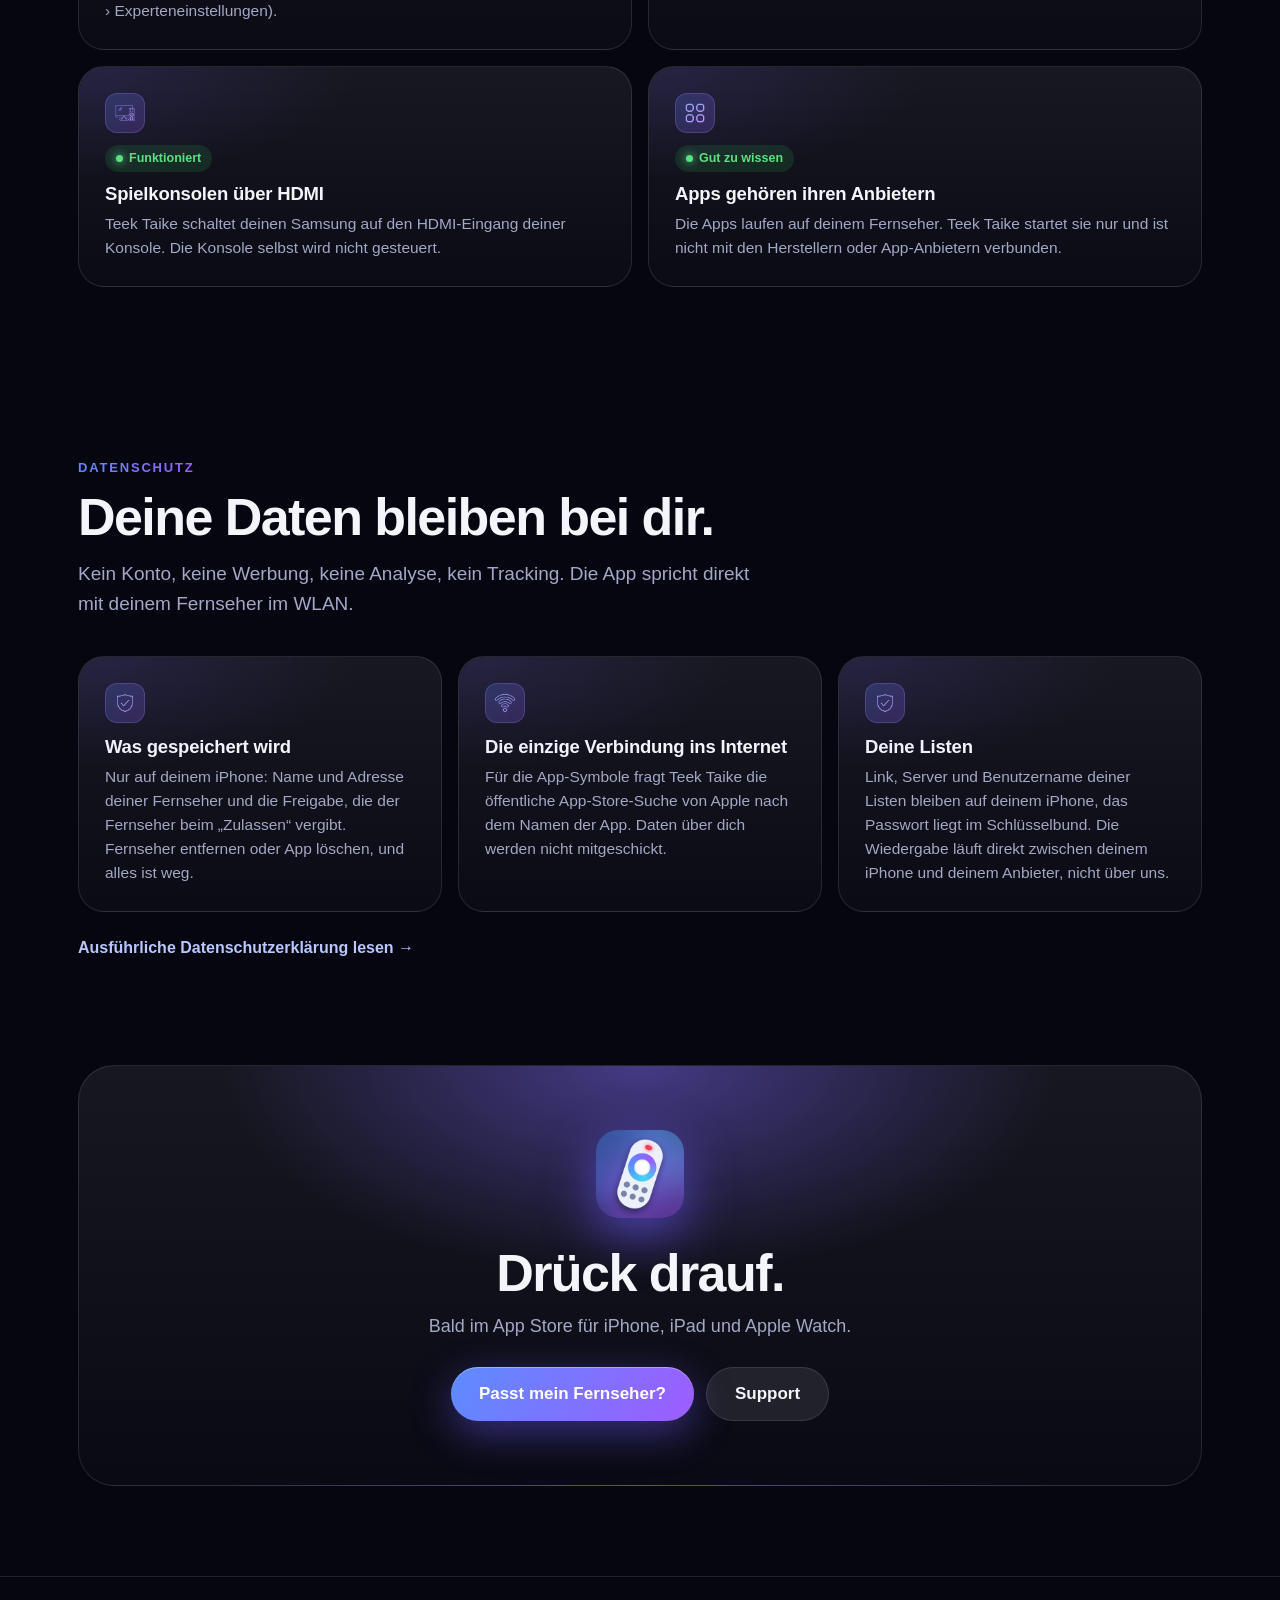
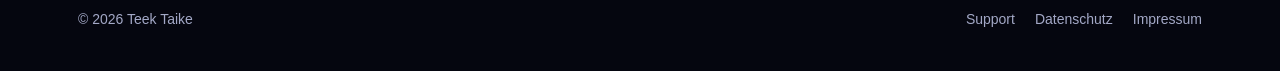
==== commit 7b7ff07e: "Neues Design, Handy zuerst: wischbare Galerien, kompakte Funktionen, Siehst-was-laeuft, Schlussband" ====
--- a/index.html
+++ b/index.html
@@ -24,7 +24,7 @@
 <meta name="twitter:image" content="https://teektaike.github.io/bilder/teilen_de.jpg">
 <link rel="apple-touch-icon" href="bilder/icon.png">
 <link rel="icon" href="favicon.png">
-<link rel="stylesheet" href="style.css">
+<link rel="stylesheet" href="style.css?v=20261108">
 <link rel="alternate" hreflang="de" href="https://teektaike.github.io/">
 <link rel="alternate" hreflang="en" href="https://teektaike.github.io/en/">
 <link rel="alternate" hreflang="fr" href="https://teektaike.github.io/fr/">
@@ -33,10 +33,10 @@
 <meta http-equiv="Content-Security-Policy" content="default-src 'self'; img-src 'self' data:; style-src 'self' 'unsafe-inline'; script-src 'none'; object-src 'none'; base-uri 'self'; form-action 'none'">
 <meta name="referrer" content="strict-origin-when-cross-origin">
 </head>
-<body>
+<body class="mitnav">
 <header>
   <div class="breite">
-    <a class="marke" href="index.html"><img src="bilder/icon.png" alt="">TEEK TAIKE</a>
+    <a class="marke" href="index.html"><img src="bilder/icon.png" alt=""><span>TEEK TAIKE</span></a>
     <div class="rechts"><nav><a href="#funktionen">Funktionen</a><a href="#player">Player</a><a href="#fernseher">Fernseher</a><a href="#datenschutz">Datenschutz</a></nav><div class="sprachen"><a href="index.html" class="an">DE</a><a href="en/index.html">EN</a><a href="fr/index.html">FR</a></div></div>
   </div>
 </header>
@@ -44,58 +44,67 @@
 <main class="breite">
   <div class="held">
     <div>
-      <div class="bedeutung">Teek Taike heißt „draufdrücken“</div>
-      <h1>Drück drauf.<br><span>Dein Fernseher reagiert.</span></h1>
+      <div class="bedeutung"><i></i>Teek Taike heißt „draufdrücken“</div>
+      <h1>Drück drauf.<br><span class="verlauf">Dein Fernseher reagiert.</span></h1>
       <p class="unter">Teek Taike macht dein iPhone, iPad und deine Apple Watch zur Fernbedienung. Tasten, die sich anfühlen wie echte Tasten, deine Apps mit einem Tipp auf dem großen Bildschirm und ein Player für deine eigenen Listen.</p>
-      <a class="knopf" href="#fernseher">Passt mein Fernseher?</a><a class="knopf still" href="#funktionen">Mehr sehen</a>
+      <div class="knoepfe"><a class="knopf" href="#fernseher">Passt mein Fernseher?</a><a class="knopf still" href="#funktionen">Mehr sehen</a></div>
+      <div class="vertrauen"><span>Ohne Konto</span><span>Ohne Werbung</span><span>Ohne Tracking</span></div>
       <p class="bald">Bald im App Store für iPhone, iPad und Apple Watch.</p>
     </div>
     <div class="geraete">
-      <div class="handy"><img src="bilder/iphone_haupt.jpg" alt="Teek Taike auf dem iPhone: Steuerkreuz, Lautstärke, Programm und App-Kacheln"></div>
-      <div class="uhr"><img src="bilder/uhr_0.png" alt="Teek Taike auf der Apple Watch"></div>
+      <div class="handy"><img src="bilder/iphone_haupt.jpg" alt="Teek Taike auf dem iPhone: Steuerkreuz, Lautstärke, Programm und App-Kacheln" width="660" height="1434" fetchpriority="high"></div>
+      <div class="uhr schweben"><img src="bilder/uhr_0.png" alt="Teek Taike auf der Apple Watch" width="410" height="502"></div>
     </div>
   </div>
 
   <section id="funktionen">
+    <span class="etikett verlauf">Funktionen</span>
     <h2>Wie eine echte Fernbedienung.</h2>
     <p class="einleitung">Nur schöner, und immer dabei. Alles, was du am Abend brauchst, auf einem Bildschirm, ohne Scrollen.</p>
-    <div class="karten">
-      <div class="karte"><div class="zeichen" style="--symbol:url(bilder/symbole/tippen.png)"></div><h3>Tasten zum Anfassen</h3><p>Lautstärke und Programm sind lange Wipptasten, die beim Drücken kippen. Das Steuerkreuz gibt nach, jede Taste klickt spürbar.</p></div>
-      <div class="karte"><div class="zeichen" style="--symbol:url(bilder/symbole/apps.png)"></div><h3>Apps mit einem Tipp</h3><p>Deine Streaming-Apps und alle anderen Apps deines Fernsehers direkt starten. Deine Lieblinge liegen unten in der Leiste.</p></div>
-      <div class="karte"><div class="zeichen" style="--symbol:url(bilder/symbole/lautstaerke.png)"></div><h3>iPhone-Tasten als Lautstärke</h3><p>Solange die App offen ist, regeln die Lautstärketasten am iPhone den Fernseher.</p></div>
-      <div class="karte"><div class="zeichen" style="--symbol:url(bilder/symbole/mikrofon.png)"></div><h3>Siri und Kurzbefehle</h3><p>„Lauter mit Teek Taike“, „Fernseher aus mit Teek Taike“. Auch im Kontrollzentrum und als Schlaf-Timer über eine Automation.</p></div>
-      <div class="karte"><div class="zeichen" style="--symbol:url(bilder/symbole/tastatur.png)"></div><h3>Touchpad und Tastatur</h3><p>Für die Suche in Apps und den Browser am Fernseher: tippen statt Buchstaben einzeln auswählen.</p></div>
-      <div class="karte"><div class="zeichen" style="--symbol:url(bilder/symbole/sprachen.png)"></div><h3>Deutsch, Englisch, Französisch</h3><p>Die App spricht die Sprache deines iPhones. Mehrere Fernseher wechselst du mit einem Wisch.</p></div>
-      <div class="karte"><div class="zeichen" style="--symbol:url(bilder/symbole/wlan.png)"></div><h3>Sofort der richtige Fernseher</h3><p>Beim Öffnen sucht die App den Fernseher, der an ist und am schnellsten antwortet, und verbindet sich mit ihm. Lässt sich in den Einstellungen abschalten.</p></div>
-      <div class="karte"><div class="zeichen" style="--symbol:url(bilder/symbole/fernseher.png)"></div><h3>Zocken mit einem Tipp</h3><p>Fernseher an, richtiger HDMI-Eingang, passende Lautstärke: ein Tipp auf „Zocken“ erledigt alles. Mit „Zurück zum Fernsehen“ geht es wieder aufs Programm. Auch per Siri: „Zocken mit Teek Taike“.</p></div>
-      <div class="karte"><div class="zeichen" style="--symbol:url(bilder/symbole/uhr.png)"></div><h3>Spielzeit für Kinder</h3><p>45 Minuten einstellen, 5 Minuten vorher kommt eine Mitteilung, danach schaltet der Fernseher zurück aufs Programm oder aus.</p></div>
+    <div class="karten bento">
+      <div class="karte zeigen"><div class="zeichen" style="--symbol:url(bilder/symbole/tippen.png)"></div><h3>Tasten zum Anfassen</h3><p>Lautstärke und Programm sind lange Wipptasten, die beim Drücken kippen. Das Steuerkreuz gibt nach, jede Taste klickt spürbar.</p></div>
+      <div class="karte zeigen"><div class="zeichen" style="--symbol:url(bilder/symbole/apps.png)"></div><h3>Apps mit einem Tipp</h3><p>Deine Streaming-Apps und alle anderen Apps deines Fernsehers direkt starten. Deine Lieblinge liegen unten in der Leiste.</p></div>
+      <div class="karte zeigen"><div class="zeichen" style="--symbol:url(bilder/symbole/fernseher.png)"></div><h3>Siehst, was läuft</h3><p>Oben in der App steht, welche App gerade auf deinem Samsung läuft, zum Beispiel „Läuft: YouTube“. Sparsam abgefragt, nur solange die App offen ist.</p></div>
+      <div class="karte zeigen"><div class="zeichen" style="--symbol:url(bilder/symbole/lautstaerke.png)"></div><h3>iPhone-Tasten als Lautstärke</h3><p>Solange die App offen ist, regeln die Lautstärketasten am iPhone den Fernseher.</p></div>
+      <div class="karte zeigen"><div class="zeichen" style="--symbol:url(bilder/symbole/mikrofon.png)"></div><h3>Siri und Kurzbefehle</h3><p>„Lauter mit Teek Taike“, „Fernseher aus mit Teek Taike“. Auch im Kontrollzentrum und als Schlaf-Timer über eine Automation.</p></div>
+      <div class="karte zeigen"><div class="zeichen" style="--symbol:url(bilder/symbole/tastatur.png)"></div><h3>Touchpad und Tastatur</h3><p>Für die Suche in Apps und den Browser am Fernseher: tippen statt Buchstaben einzeln auswählen.</p></div>
+      <div class="karte zeigen"><div class="zeichen" style="--symbol:url(bilder/symbole/sprachen.png)"></div><h3>Deutsch, Englisch, Französisch</h3><p>Die App spricht die Sprache deines iPhones. Mehrere Fernseher wechselst du mit einem Wisch.</p></div>
+      <div class="karte zeigen"><div class="zeichen" style="--symbol:url(bilder/symbole/wlan.png)"></div><h3>Sofort der richtige Fernseher</h3><p>Beim Öffnen sucht die App den Fernseher, der an ist und am schnellsten antwortet, und verbindet sich mit ihm. Lässt sich in den Einstellungen abschalten.</p></div>
+      <div class="karte zeigen"><div class="zeichen" style="--symbol:url(bilder/symbole/fernseher.png)"></div><h3>Zocken mit einem Tipp</h3><p>Fernseher an, richtiger HDMI-Eingang, passende Lautstärke: ein Tipp auf „Zocken“ erledigt alles. Mit „Zurück zum Fernsehen“ geht es wieder aufs Programm. Auch per Siri: „Zocken mit Teek Taike“.</p></div>
+      <div class="karte zeigen"><div class="zeichen" style="--symbol:url(bilder/symbole/uhr.png)"></div><h3>Spielzeit für Kinder</h3><p>45 Minuten einstellen, 5 Minuten vorher kommt eine Mitteilung, danach schaltet der Fernseher zurück aufs Programm oder aus.</p></div>
     </div>
   </section>
 
-  <section>
-    <div class="galerie">
-      <figure><img src="bilder/iphone_haupt.jpg" alt="Alles auf einem Bildschirm"><figcaption>Alles auf einem Bildschirm</figcaption></figure>
-      <figure><img src="bilder/iphone_apps.jpg" alt="Apps deines Fernsehers"><figcaption>Apps deines Fernsehers</figcaption></figure>
-      <figure><img src="bilder/iphone_123.jpg" alt="Ziffern und Farbtasten"><figcaption>Ziffern und Farbtasten</figcaption></figure>
-      <figure><img src="bilder/iphone_maus.jpg" alt="Touchpad und Tastatur"><figcaption>Touchpad und Tastatur</figcaption></figure>
-      <figure><img src="bilder/iphone_konsole.jpg" alt="Konsole und Spielzeit"><figcaption>Konsole und Spielzeit</figcaption></figure>
-      <figure><img src="bilder/iphone_player.jpg" alt="Player für eigene Listen"><figcaption>Player für eigene Listen</figcaption></figure>
+  <section id="bilder">
+    <span class="etikett verlauf">Bilder</span>
+    <h2>So sieht es aus.</h2>
+    <p class="wischhinweis">Zum Durchblättern wischen →</p>
+    <div class="reihe galerie">
+      <figure class="zeigen"><div class="handy"><img src="bilder/iphone_haupt.jpg" alt="Alles auf einem Bildschirm" loading="lazy" width="660" height="1434"></div><figcaption>Alles auf einem Bildschirm</figcaption></figure>
+      <figure class="zeigen"><div class="handy"><img src="bilder/iphone_apps.jpg" alt="Apps deines Fernsehers" loading="lazy" width="660" height="1434"></div><figcaption>Apps deines Fernsehers</figcaption></figure>
+      <figure class="zeigen"><div class="handy"><img src="bilder/iphone_123.jpg" alt="Ziffern und Farbtasten" loading="lazy" width="660" height="1434"></div><figcaption>Ziffern und Farbtasten</figcaption></figure>
+      <figure class="zeigen"><div class="handy"><img src="bilder/iphone_maus.jpg" alt="Touchpad und Tastatur" loading="lazy" width="660" height="1434"></div><figcaption>Touchpad und Tastatur</figcaption></figure>
+      <figure class="zeigen"><div class="handy"><img src="bilder/iphone_konsole.jpg" alt="Konsole und Spielzeit" loading="lazy" width="660" height="1434"></div><figcaption>Konsole und Spielzeit</figcaption></figure>
+      <figure class="zeigen"><div class="handy"><img src="bilder/iphone_player.jpg" alt="Player für eigene Listen" loading="lazy" width="660" height="1434"></div><figcaption>Player für eigene Listen</figcaption></figure>
     </div>
   </section>
 
   <section id="ipad">
+    <span class="etikett verlauf">iPad</span>
     <h2>Auf dem iPad alles auf einen Blick.</h2>
     <p class="einleitung">Links die Fernbedienung mit großem Steuerkreuz und langen Tasten für Lautstärke und Programm. Rechts deine Lieblings-Apps, Ziffern, Farbtasten, Touchpad und ein Feld zum Text senden. Quer passt alles auf eine Seite, ohne Scrollen.</p>
     <div class="ipadreihe">
-      <figure><img src="bilder/ipad_quer.jpg" alt="Quer: alles auf einer Seite" loading="lazy"><figcaption>Quer: alles auf einer Seite</figcaption></figure>
-      <figure><img src="bilder/ipad_hoch.jpg" alt="Hochkant: mit allen Apps" loading="lazy"><figcaption>Hochkant: mit allen Apps</figcaption></figure>
+      <figure class="zeigen"><div class="tablet"><img src="bilder/ipad_quer.jpg" alt="Quer: alles auf einer Seite" loading="lazy" width="1600" height="1162"></div><figcaption>Quer: alles auf einer Seite</figcaption></figure>
+      <figure class="zeigen"><div class="tablet"><img src="bilder/ipad_hoch.jpg" alt="Hochkant: mit allen Apps" loading="lazy" width="900" height="1166"></div><figcaption>Hochkant: mit allen Apps</figcaption></figure>
     </div>
   </section>
 
   <section id="player">
+    <span class="etikett verlauf">Player</span>
     <h2>Ein Player für deine eigenen Listen.</h2>
     <p class="einleitung">Trag deine eigene Wiedergabeliste ein, als M3U-Link oder mit Server, Benutzername und Passwort deines Anbieters. Live, Filme und Serien landen sortiert in drei Bereichen.</p>
-    <div class="karten">
+    <p class="wischhinweis">Zum Durchblättern wischen →</p>
+    <div class="reihe spieler">
       <div class="karte"><div class="zeichen" style="--symbol:url(bilder/symbole/apps.png)"></div><h3>Live, Filme, Serien</h3><p>Kategorien, Favoriten und Zuletzt gesehen. Ordner kannst du selbst benennen, einfärben und sortieren. Bei Live-Sendern siehst du, was gerade läuft.</p></div>
       <div class="karte"><div class="zeichen" style="--symbol:url(bilder/symbole/tippen.png)"></div><h3>Wie eine Streaming-App</h3><p>Doppeltipp spult, Wischen wechselt den Sender, am Rand regelst du Helligkeit und Lautstärke. Audio und Untertitel wählst du in einem eigenen Fenster, mit AirPlay und Bild in Bild.</p></div>
       <div class="karte"><div class="zeichen" style="--symbol:url(bilder/symbole/tippen.png)"></div><h3>Filmseite mit Trailer</h3><p>Wie bei den großen Streaming-Apps: großes Bild oder Trailer, Beschreibung, Bewertung und Besetzung, soweit dein Anbieter sie liefert. Dann Abspielen oder weiter, wo du aufgehört hast.</p></div>
@@ -109,41 +118,51 @@
   </section>
 
   <section id="uhr">
+    <span class="etikett verlauf">Apple Watch</span>
     <h2>Am Handgelenk.</h2>
     <p class="einleitung">Mit der Apple Watch bleibt das iPhone in der Tasche. Die Krone regelt die Lautstärke, ein Wisch bringt dich zu Ein/Aus, Programm und deinen Apps.</p>
     <div class="uhrreihe">
-      <figure><img src="bilder/uhr_0.png" alt="Steuerkreuz, Krone = Lautstärke"><figcaption>Steuerkreuz, Krone = Lautstärke</figcaption></figure>
-      <figure><img src="bilder/uhr_1.png" alt="Ein/Aus, Stumm, VOL, CH"><figcaption>Ein/Aus, Stumm, VOL, CH</figcaption></figure>
-      <figure><img src="bilder/uhr_2.png" alt="Deine Apps"><figcaption>Deine Apps</figcaption></figure>
+      <figure class="zeigen"><div class="uhr"><img src="bilder/uhr_0.png" alt="Steuerkreuz, Krone = Lautstärke" loading="lazy" width="410" height="502"></div><figcaption>Steuerkreuz, Krone = Lautstärke</figcaption></figure>
+      <figure class="zeigen"><div class="uhr"><img src="bilder/uhr_1.png" alt="Ein/Aus, Stumm, VOL, CH" loading="lazy" width="410" height="502"></div><figcaption>Ein/Aus, Stumm, VOL, CH</figcaption></figure>
+      <figure class="zeigen"><div class="uhr"><img src="bilder/uhr_2.png" alt="Deine Apps" loading="lazy" width="410" height="502"></div><figcaption>Deine Apps</figcaption></figure>
     </div>
   </section>
 
   <section id="fernseher">
+    <span class="etikett verlauf">Fernseher</span>
     <h2>Welche Fernseher?</h2>
     <p class="einleitung">Fernseher und iPhone müssen im selben WLAN sein. Beim ersten Verbinden fragt der Fernseher einmal „Zulassen?“, danach geht alles von selbst.</p>
     <div class="tvliste">
-      <div class="karte"><div class="zeichen klein" style="--symbol:url(bilder/symbole/fernseher.png)"></div><span class="status ja">Funktioniert</span><h3>Samsung Smart TV</h3><p>Mit Tizen, ungefähr ab Baujahr 2016. Getestet mit einem Samsung QLED von 2025. Zum Einschalten über das WLAN am Fernseher „Mit Mobilgerät einschalten“ aktivieren (Einstellungen › Allgemein › Netzwerk › Experteneinstellungen).</p></div>
-      <div class="karte"><div class="zeichen klein" style="--symbol:url(bilder/symbole/wlan.png)"></div><span class="status bald">In Vorbereitung</span><h3>Weitere Marken</h3><p>Weitere Fernseher kommen per Update, sobald sie an echten Geräten getestet sind.</p></div>
-      <div class="karte"><div class="zeichen klein" style="--symbol:url(bilder/symbole/fernseher.png)"></div><span class="status ja">Funktioniert</span><h3>Spielkonsolen über HDMI</h3><p>Teek Taike schaltet deinen Samsung auf den HDMI-Eingang deiner Konsole. Die Konsole selbst wird nicht gesteuert.</p></div>
-      <div class="karte"><div class="zeichen klein" style="--symbol:url(bilder/symbole/apps.png)"></div><span class="status ja">Gut zu wissen</span><h3>Apps gehören ihren Anbietern</h3><p>Die Apps laufen auf deinem Fernseher. Teek Taike startet sie nur und ist nicht mit den Herstellern oder App-Anbietern verbunden.</p></div>
+      <div class="karte zeigen"><div class="zeichen klein" style="--symbol:url(bilder/symbole/fernseher.png)"></div><span class="status ja">Funktioniert</span><h3>Samsung Smart TV</h3><p>Mit Tizen, ungefähr ab Baujahr 2016. Getestet mit einem Samsung QLED von 2025. Zum Einschalten über das WLAN am Fernseher „Mit Mobilgerät einschalten“ aktivieren (Einstellungen › Allgemein › Netzwerk › Experteneinstellungen).</p></div>
+      <div class="karte zeigen"><div class="zeichen klein" style="--symbol:url(bilder/symbole/wlan.png)"></div><span class="status bald">In Vorbereitung</span><h3>Weitere Marken</h3><p>Weitere Fernseher kommen per Update, sobald sie an echten Geräten getestet sind.</p></div>
+      <div class="karte zeigen"><div class="zeichen klein" style="--symbol:url(bilder/symbole/fernseher.png)"></div><span class="status ja">Funktioniert</span><h3>Spielkonsolen über HDMI</h3><p>Teek Taike schaltet deinen Samsung auf den HDMI-Eingang deiner Konsole. Die Konsole selbst wird nicht gesteuert.</p></div>
+      <div class="karte zeigen"><div class="zeichen klein" style="--symbol:url(bilder/symbole/apps.png)"></div><span class="status ja">Gut zu wissen</span><h3>Apps gehören ihren Anbietern</h3><p>Die Apps laufen auf deinem Fernseher. Teek Taike startet sie nur und ist nicht mit den Herstellern oder App-Anbietern verbunden.</p></div>
     </div>
   </section>
 
   <section id="datenschutz">
+    <span class="etikett verlauf">Datenschutz</span>
     <h2>Deine Daten bleiben bei dir.</h2>
     <p class="einleitung">Kein Konto, keine Werbung, keine Analyse, kein Tracking. Die App spricht direkt mit deinem Fernseher im WLAN.</p>
     <div class="schutz">
-      <div class="karte"><div class="zeichen klein" style="--symbol:url(bilder/symbole/schutz.png)"></div><h3>Was gespeichert wird</h3><p>Nur auf deinem iPhone: Name und Adresse deiner Fernseher und die Freigabe, die der Fernseher beim „Zulassen“ vergibt. Fernseher entfernen oder App löschen, und alles ist weg.</p></div>
-      <div class="karte"><div class="zeichen klein" style="--symbol:url(bilder/symbole/wlan.png)"></div><h3>Die einzige Verbindung ins Internet</h3><p>Für die App-Symbole fragt Teek Taike die öffentliche App-Store-Suche von Apple nach dem Namen der App. Daten über dich werden nicht mitgeschickt.</p></div>
-      <div class="karte"><div class="zeichen klein" style="--symbol:url(bilder/symbole/schutz.png)"></div><h3>Deine Listen</h3><p>Link, Server und Benutzername deiner Listen bleiben auf deinem iPhone, das Passwort liegt im Schlüsselbund. Die Wiedergabe läuft direkt zwischen deinem iPhone und deinem Anbieter, nicht über uns.</p></div>
+      <div class="karte zeigen"><div class="zeichen klein" style="--symbol:url(bilder/symbole/schutz.png)"></div><h3>Was gespeichert wird</h3><p>Nur auf deinem iPhone: Name und Adresse deiner Fernseher und die Freigabe, die der Fernseher beim „Zulassen“ vergibt. Fernseher entfernen oder App löschen, und alles ist weg.</p></div>
+      <div class="karte zeigen"><div class="zeichen klein" style="--symbol:url(bilder/symbole/wlan.png)"></div><h3>Die einzige Verbindung ins Internet</h3><p>Für die App-Symbole fragt Teek Taike die öffentliche App-Store-Suche von Apple nach dem Namen der App. Daten über dich werden nicht mitgeschickt.</p></div>
+      <div class="karte zeigen"><div class="zeichen klein" style="--symbol:url(bilder/symbole/schutz.png)"></div><h3>Deine Listen</h3><p>Link, Server und Benutzername deiner Listen bleiben auf deinem iPhone, das Passwort liegt im Schlüsselbund. Die Wiedergabe läuft direkt zwischen deinem iPhone und deinem Anbieter, nicht über uns.</p></div>
     </div>
-    <p style="margin-top:22px"><a href="datenschutz.html">Ausführliche Datenschutzerklärung lesen →</a></p>
+    <a class="mehr" href="datenschutz.html">Ausführliche Datenschutzerklärung lesen →</a>
   </section>
+
+  <div class="schluss zeigen">
+    <img src="bilder/icon.png" alt="" width="88" height="88" loading="lazy">
+    <h2>Drück drauf.</h2>
+    <p>Bald im App Store für iPhone, iPad und Apple Watch.</p>
+    <div class="knoepfe"><a class="knopf" href="#fernseher">Passt mein Fernseher?</a><a class="knopf still" href="support.html">Support</a></div>
+  </div>
 </main>
 <footer>
   <div class="breite">
     <span>© 2026 Teek Taike</span>
-    <span><a href="support.html">Support</a><a href="datenschutz.html">Datenschutz</a><a href="impressum.html">Impressum</a></span>
+    <span class="links"><a href="support.html">Support</a><a href="datenschutz.html">Datenschutz</a><a href="impressum.html">Impressum</a></span>
   </div>
 </footer>
 </body>
--- a/style.css
+++ b/style.css
@@ -1,132 +1,275 @@
-/* Teek Taike: gleiche Optik wie die App (dunkel, Glas, violettes Leuchten). Nur Systemschriften,
-   keine fremden Dienste, keine Cookies. */
+/* Teek Taike, Design 08.11.2026: Handy zuerst. Gleiche Optik wie die App (dunkel, Glas, blau-violettes Leuchten).
+   Nur Systemschriften, kein JavaScript, keine fremden Dienste, keine Cookies. */
 :root {
-  --bg1: #0f1229; --bg2: #03030a;
-  --akzent1: #5c8cff; --akzent2: #9e5cff;
-  --text: #f2f3fa; --leise: #a9adc8; --glas: rgba(255,255,255,0.06); --rand: rgba(255,255,255,0.12);
+  --bg: #05060f; --bg2: #0b0d22;
+  --a1: #5c8cff; --a2: #9e5cff; --a3: #ff5ca8;
+  --verlauf: linear-gradient(120deg, var(--a1), var(--a2));
+  --text: #f4f5fb; --leise: #a3a8c6; --leiser: #6f7493;
+  --glas: rgba(255,255,255,0.055); --glas2: rgba(255,255,255,0.09); --rand: rgba(255,255,255,0.11);
+  --rahmen: #24263a;
+  --rund: 26px;
+  --seite: max(18px, env(safe-area-inset-left));
 }
 * { box-sizing: border-box; margin: 0; padding: 0; }
-html { scroll-behavior: smooth; }
-html { background: #03030a; }
-html, body { overflow-x: hidden; }
-h1, h2, h3 { hyphens: auto; -webkit-hyphens: auto; overflow-wrap: break-word; }
-.held > div, .karten > *, .tvliste > *, .schutz > * { min-width: 0; }
+html { scroll-behavior: smooth; background: var(--bg); -webkit-text-size-adjust: 100%; scroll-padding-top: 120px; }
+html, body { overflow-x: clip; }
 body {
-  font-family: -apple-system, BlinkMacSystemFont, "SF Pro Rounded", "Segoe UI", Roboto, sans-serif;
-  color: var(--text); line-height: 1.55;
-  background-color: var(--bg2);
-  background-image: radial-gradient(1200px 700px at 50% -10%, rgba(92,90,255,0.28), transparent 60%),
-                    linear-gradient(180deg, var(--bg1), var(--bg2) 1400px);
-  background-repeat: no-repeat;
-  min-height: 100vh;
-}
+  font-family: -apple-system, BlinkMacSystemFont, "SF Pro Display", "Segoe UI", Roboto, sans-serif;
+  color: var(--text); line-height: 1.55; background: var(--bg); min-height: 100vh;
+  -webkit-font-smoothing: antialiased; text-rendering: optimizeLegibility;
+}
+/* Polarlicht hinter allem, wie in der App. Eine Ebene, nur transform: kostet fast nichts */
+body::before {
+  content: ""; position: fixed; inset: -20vmax; z-index: -1; pointer-events: none;
+  background:
+    radial-gradient(40vmax 30vmax at 20% 10%, rgba(92,140,255,0.30), transparent 70%),
+    radial-gradient(35vmax 28vmax at 85% 20%, rgba(158,92,255,0.28), transparent 70%),
+    radial-gradient(30vmax 25vmax at 60% 85%, rgba(255,92,168,0.12), transparent 70%);
+  animation: polar 28s ease-in-out infinite alternate;
+}
+@keyframes polar { to { transform: translate3d(-4vmax, 3vmax, 0) rotate(8deg) scale(1.08); } }
+h1, h2, h3 { overflow-wrap: break-word; }
+h3, .recht h1 { hyphens: auto; -webkit-hyphens: auto; }
 a { color: #b9c6ff; text-decoration: none; }
 a:hover { text-decoration: underline; }
-.breite { max-width: 1120px; margin: 0 auto; padding: 0 24px; }
-
-/* Kopf */
-header { position: sticky; top: 0; z-index: 10; backdrop-filter: blur(18px); -webkit-backdrop-filter: blur(18px);
-  background: rgba(10,11,28,0.6); border-bottom: 1px solid var(--rand); }
-header .breite { display: flex; align-items: center; justify-content: space-between; height: 64px; }
-.marke { display: flex; align-items: center; gap: 10px; font-weight: 800; letter-spacing: 0.5px; color: var(--text); }
-.marke img { width: 34px; height: 34px; border-radius: 9px; }
-nav a { color: var(--leise); margin-left: 22px; font-size: 15px; }
-header .rechts { display: flex; align-items: center; gap: 18px; }
-.sprachen { display: flex; gap: 4px; }
-.sprachen a { color: var(--leise); font-size: 13px; font-weight: 700; padding: 4px 9px; border-radius: 9px; border: 1px solid transparent; }
-.sprachen a.an { color: var(--text); border-color: var(--rand); background: var(--glas); }
+img { max-width: 100%; height: auto; }
+.breite { max-width: 1160px; margin: 0 auto; padding: 0 var(--seite); }
+.verlauf { background: var(--verlauf); -webkit-background-clip: text; background-clip: text; color: transparent; }
+:focus-visible { outline: 2px solid var(--a1); outline-offset: 3px; border-radius: 8px; }
+
+/* ---------- Kopf ---------- */
+header { position: sticky; top: 0; z-index: 20; padding-top: env(safe-area-inset-top);
+  background: rgba(6,7,18,0.72); backdrop-filter: saturate(160%) blur(20px); -webkit-backdrop-filter: saturate(160%) blur(20px);
+  border-bottom: 1px solid var(--rand); }
+header .breite { display: flex; align-items: center; justify-content: space-between; height: 60px; gap: 12px; }
+.marke { display: flex; align-items: center; gap: 10px; font-weight: 800; letter-spacing: 0.6px; color: var(--text); font-size: 16px; white-space: nowrap; }
+.marke:hover { text-decoration: none; }
+.marke img { width: 32px; height: 32px; border-radius: 9px; box-shadow: 0 4px 16px rgba(110,90,255,0.45); }
+header .rechts { display: flex; align-items: center; gap: 20px; }
+nav { display: flex; gap: 4px; }
+nav a { color: var(--leise); font-size: 15px; padding: 7px 12px; border-radius: 999px; white-space: nowrap; }
+nav a:hover { color: var(--text); background: var(--glas); text-decoration: none; }
+.sprachen { display: flex; gap: 2px; background: var(--glas); border: 1px solid var(--rand); border-radius: 999px; padding: 3px; }
+.sprachen a { color: var(--leise); font-size: 12.5px; font-weight: 700; padding: 5px 10px; border-radius: 999px; min-width: 36px; text-align: center; }
+.sprachen a.an { color: #fff; background: var(--verlauf); }
 .sprachen a:hover { text-decoration: none; color: var(--text); }
 
-/* Start */
-.held { display: grid; grid-template-columns: 1.1fr 0.9fr; gap: 40px; align-items: center; padding: 70px 0 40px; }
-.held h1 { font-size: clamp(42px, 6vw, 76px); line-height: 1.02; font-weight: 900; letter-spacing: -1.5px; }
-.held h1 span { background: linear-gradient(120deg, var(--akzent1), var(--akzent2)); -webkit-background-clip: text; background-clip: text; color: transparent; }
-.held p.unter { font-size: 21px; color: var(--leise); margin: 22px 0 30px; max-width: 520px; }
-.bedeutung { display: inline-block; font-size: 14px; color: var(--leise); border: 1px solid var(--rand); background: var(--glas);
-  padding: 6px 14px; border-radius: 999px; margin-bottom: 22px; }
-.knopf { display: inline-flex; align-items: center; gap: 10px; padding: 15px 26px; border-radius: 999px; font-weight: 700; font-size: 17px;
-  color: #fff; background: linear-gradient(120deg, var(--akzent1), var(--akzent2)); box-shadow: 0 10px 40px rgba(110,90,255,0.45); }
-.knopf.still { background: var(--glas); border: 1px solid var(--rand); box-shadow: none; color: var(--text); margin-left: 10px; }
-.knopf:hover { text-decoration: none; transform: translateY(-1px); }
-.bald { font-size: 13px; color: var(--leise); margin-top: 14px; }
-
-.geraete { position: relative; height: 640px; }
-.handy { position: absolute; left: 50%; top: 0; transform: translateX(-50%) rotate(-3deg); width: 300px; border-radius: 46px;
-  border: 8px solid #2a2c40; box-shadow: 0 40px 90px rgba(0,0,0,0.7), 0 0 120px rgba(110,90,255,0.35); overflow: hidden; }
-.handy img { display: block; width: 100%; }
-.uhr { position: absolute; right: 0; bottom: 30px; width: 170px; border-radius: 44px; border: 9px solid #2a2c40; overflow: hidden;
-  box-shadow: 0 30px 70px rgba(0,0,0,0.8); transform: rotate(6deg); background: #000; }
-.uhr img { display: block; width: 100%; }
-
-/* Abschnitte */
-section { padding: 70px 0; }
-h2 { font-size: clamp(30px, 4vw, 46px); font-weight: 900; letter-spacing: -0.8px; margin-bottom: 14px; }
-.einleitung { color: var(--leise); font-size: 19px; max-width: 680px; margin-bottom: 36px; }
-.karten { display: grid; grid-template-columns: repeat(3, 1fr); gap: 18px; }
-.karte { background: linear-gradient(180deg, rgba(255,255,255,0.08), rgba(255,255,255,0.03)); border: 1px solid var(--rand);
-  border-radius: 24px; padding: 26px; box-shadow: 0 12px 30px rgba(0,0,0,0.35); }
-.karte .zeichen { width: 46px; height: 46px; margin-bottom: 14px;
-  background: linear-gradient(135deg, var(--akzent1), var(--akzent2));
+/* ---------- Start ---------- */
+.held { display: grid; grid-template-columns: 1.05fr 0.95fr; gap: 48px; align-items: center; padding: 80px 0 40px; }
+.bedeutung { display: inline-flex; align-items: center; gap: 8px; font-size: 14px; color: var(--leise); border: 1px solid var(--rand);
+  background: var(--glas); padding: 7px 14px 7px 8px; border-radius: 999px; margin-bottom: 22px; }
+.bedeutung i { display: inline-block; width: 22px; height: 22px; border-radius: 50%; background: var(--verlauf); box-shadow: 0 0 14px rgba(140,110,255,0.8);
+  -webkit-mask: radial-gradient(circle, #000 35%, transparent 37%, transparent 52%, #000 54%); mask: radial-gradient(circle, #000 35%, transparent 37%, transparent 52%, #000 54%); }
+.held h1 { font-size: clamp(44px, 6.4vw, 82px); line-height: 1.0; font-weight: 900; letter-spacing: -0.035em; }
+.held p.unter { font-size: 20px; color: var(--leise); margin: 22px 0 30px; max-width: 540px; }
+.knoepfe { display: flex; gap: 12px; flex-wrap: wrap; }
+.knopf { display: inline-flex; align-items: center; justify-content: center; gap: 10px; min-height: 54px; padding: 0 28px; border-radius: 999px;
+  font-weight: 700; font-size: 17px; color: #fff; background: var(--verlauf); box-shadow: 0 12px 40px rgba(110,90,255,0.45), inset 0 1px 0 rgba(255,255,255,0.35);
+  transition: transform .2s ease, box-shadow .2s ease; }
+.knopf:hover { text-decoration: none; transform: translateY(-2px); box-shadow: 0 16px 50px rgba(110,90,255,0.6), inset 0 1px 0 rgba(255,255,255,0.35); }
+.knopf:active { transform: scale(0.97); }
+.knopf.still { background: var(--glas2); border: 1px solid var(--rand); box-shadow: none; color: var(--text); }
+.vertrauen { display: flex; flex-wrap: wrap; gap: 8px 16px; margin-top: 26px; color: var(--leise); font-size: 14px; }
+.vertrauen span { display: inline-flex; align-items: center; gap: 7px; }
+.vertrauen span::before { content: ""; width: 16px; height: 16px; border-radius: 50%; background: rgba(52,199,89,0.18);
+  box-shadow: inset 0 0 0 1.5px #5be37f; flex: none;
+  background-image: linear-gradient(45deg, transparent 45%, #5be37f 45% 58%, transparent 58%), linear-gradient(-45deg, transparent 40%, #5be37f 40% 54%, transparent 54%);
+  background-size: 6px 6px, 9px 9px; background-repeat: no-repeat; background-position: 3px 6px, 6px 4px; }
+.bald { font-size: 13.5px; color: var(--leiser); margin-top: 14px; }
+
+/* Geraete im Kopfbereich */
+.geraete { position: relative; height: 660px; }
+.geraete::before { content: ""; position: absolute; left: 50%; top: 46%; width: 420px; height: 420px; transform: translate(-50%, -50%);
+  background: radial-gradient(circle, rgba(124,100,255,0.55), transparent 65%); filter: blur(30px); }
+.handy { position: relative; border-radius: 52px; padding: 9px; background: linear-gradient(145deg, #3a3d55, #15172a 40%, #2b2e45);
+  box-shadow: 0 50px 100px rgba(0,0,0,0.65), 0 0 0 1px rgba(255,255,255,0.08), inset 0 0 0 1px rgba(255,255,255,0.12); }
+.handy img { display: block; width: 100%; border-radius: 44px; aspect-ratio: 660 / 1434; object-fit: cover; background: #000; }
+.geraete .handy { position: absolute; left: 50%; top: 0; width: 304px; transform: translateX(-50%) rotate(-3deg); }
+.uhr { position: absolute; right: 2%; bottom: 40px; width: 168px; border-radius: 46px; padding: 9px; background: linear-gradient(145deg, #3a3d55, #15172a 45%, #2b2e45);
+  box-shadow: 0 30px 70px rgba(0,0,0,0.75), inset 0 0 0 1px rgba(255,255,255,0.12); transform: rotate(7deg); }
+.uhr img { display: block; width: 100%; border-radius: 38px; background: #000; }
+.schweben { animation: schweben 7s ease-in-out infinite; }
+@keyframes schweben { 50% { translate: 0 -10px; } }
+
+/* ---------- Abschnitte ---------- */
+section { padding: 84px 0; }
+.etikett { display: inline-block; font-size: 13px; font-weight: 800; letter-spacing: 0.14em; text-transform: uppercase; margin-bottom: 12px; }
+h2 { font-size: clamp(32px, 4.4vw, 52px); line-height: 1.06; font-weight: 900; letter-spacing: -0.03em; margin-bottom: 14px; max-width: 820px; }
+.einleitung { color: var(--leise); font-size: 19px; max-width: 680px; margin-bottom: 38px; }
+
+/* Funktionen: Bento-Raster */
+.karten { display: grid; grid-template-columns: repeat(3, 1fr); gap: 16px; }
+.karte { position: relative; background: linear-gradient(180deg, rgba(255,255,255,0.075), rgba(255,255,255,0.025)); border: 1px solid var(--rand);
+  border-radius: var(--rund); padding: 26px; overflow: hidden; }
+.karte::after { content: ""; position: absolute; inset: 0; border-radius: inherit; pointer-events: none;
+  background: radial-gradient(400px 160px at 0% 0%, rgba(124,100,255,0.16), transparent 70%); }
+.karte .zeichen { width: 48px; height: 48px; border-radius: 14px; margin-bottom: 16px; position: relative;
+  background: linear-gradient(135deg, rgba(92,140,255,0.22), rgba(158,92,255,0.22)); border: 1px solid rgba(160,140,255,0.25); }
+.karte .zeichen::before { content: ""; position: absolute; inset: 11px; background: linear-gradient(135deg, #8fb0ff, #c69bff);
   -webkit-mask: var(--symbol) center / contain no-repeat; mask: var(--symbol) center / contain no-repeat; }
-.karte .zeichen.klein { width: 34px; height: 34px; margin-bottom: 10px; }
-.karte h3 { font-size: 19px; margin-bottom: 6px; }
+.karte .zeichen.klein { width: 40px; height: 40px; border-radius: 12px; margin-bottom: 12px; }
+.karte .zeichen.klein::before { inset: 9px; }
+.karte h3 { font-size: 18.5px; line-height: 1.3; margin-bottom: 6px; letter-spacing: -0.01em; }
 .karte p { color: var(--leise); font-size: 15.5px; }
-
-.galerie { display: grid; grid-template-columns: repeat(4, 1fr); gap: 20px; }
+.karten.bento .karte:first-child { grid-column: span 2; }
+.karten.bento .karte:first-child h3 { font-size: 24px; }
+.karten.bento .karte:first-child p { font-size: 17px; max-width: 520px; }
+
+/* Wischbare Reihen (Galerie, Player, Uhr) */
+.reihe { display: grid; grid-auto-flow: column; gap: 18px; overflow-x: auto; scroll-snap-type: x mandatory; overscroll-behavior-x: contain;
+  scrollbar-width: none; padding: 6px var(--seite) 22px; margin: 0 calc(-1 * var(--seite)); scroll-padding: 0 var(--seite); -webkit-overflow-scrolling: touch; }
+.reihe::-webkit-scrollbar { display: none; }
+.reihe > * { scroll-snap-align: start; }
+.galerie { grid-auto-columns: 232px; }
 .galerie figure { text-align: center; }
-.galerie img { width: 100%; border-radius: 30px; border: 6px solid #2a2c40; box-shadow: 0 20px 50px rgba(0,0,0,0.6); }
-.galerie figcaption { color: var(--leise); font-size: 14px; margin-top: 10px; }
-
-.ipadreihe { display: grid; grid-template-columns: 1.78fr 1fr; gap: 24px; align-items: start; }
+.galerie .handy { border-radius: 40px; padding: 7px; box-shadow: 0 24px 50px rgba(0,0,0,0.6), inset 0 0 0 1px rgba(255,255,255,0.12); }
+.galerie .handy img { border-radius: 34px; }
+figcaption { color: var(--leise); font-size: 14px; margin-top: 12px; }
+.wischhinweis { display: none; color: var(--leiser); font-size: 13px; margin-top: -6px; }
+
+/* iPad */
+.ipadreihe { display: grid; grid-template-columns: 1.78fr 1fr; gap: 24px; align-items: end; }
 .ipadreihe figure { text-align: center; }
-.ipadreihe img { width: 100%; border-radius: 26px; border: 10px solid #2a2c40; background: #000; box-shadow: 0 24px 60px rgba(0,0,0,0.65); }
-.ipadreihe figcaption { color: var(--leise); font-size: 14px; margin-top: 10px; }
-
-.uhrreihe { display: flex; gap: 26px; justify-content: center; flex-wrap: wrap; margin-top: 10px; }
-.uhrreihe figure { text-align: center; }
-.uhrreihe img { width: 190px; border-radius: 48px; border: 10px solid #2a2c40; background: #000; box-shadow: 0 24px 60px rgba(0,0,0,0.7); }
-.uhrreihe figcaption { color: var(--leise); font-size: 14px; margin-top: 10px; }
-
-.tvliste { display: grid; grid-template-columns: repeat(3, 1fr); gap: 18px; }
-.status { display: inline-block; font-size: 13px; font-weight: 700; padding: 4px 11px; border-radius: 999px; margin-bottom: 10px; }
-.status.ja { background: rgba(52,199,89,0.16); color: #5be37f; }
-.status.bald { background: rgba(255,159,10,0.16); color: #ffb340; }
+.tablet { border-radius: 30px; padding: 12px; background: linear-gradient(145deg, #3a3d55, #15172a 40%, #2b2e45);
+  box-shadow: 0 30px 70px rgba(0,0,0,0.6), inset 0 0 0 1px rgba(255,255,255,0.12); }
+.tablet img { display: block; width: 100%; border-radius: 19px; background: #000; }
+
+/* Player: wischbare Karten */
+.spieler { grid-auto-columns: minmax(270px, 1fr); }
+.spieler .karte { min-height: 100%; }
+
+/* Uhr */
+.uhrreihe { display: flex; gap: 28px; justify-content: center; }
+.uhrreihe figure { text-align: center; flex: none; }
+.uhrreihe .uhr { position: static; width: 196px; transform: none; }
+
+/* Fernseher, Datenschutz */
+.tvliste { display: grid; grid-template-columns: repeat(2, 1fr); gap: 16px; }
+.status { display: inline-flex; align-items: center; gap: 6px; font-size: 12.5px; font-weight: 800; padding: 4px 11px; border-radius: 999px; margin-bottom: 10px; }
+.status::before { content: ""; width: 7px; height: 7px; border-radius: 50%; background: currentColor; box-shadow: 0 0 8px currentColor; }
+.status.ja { background: rgba(52,199,89,0.14); color: #5be37f; }
+.status.bald { background: rgba(255,159,10,0.14); color: #ffb340; }
 .status.nein { background: rgba(255,255,255,0.08); color: var(--leise); }
-
-.schutz { display: grid; grid-template-columns: repeat(2, 1fr); gap: 18px; }
-
-/* Fuss */
-footer { border-top: 1px solid var(--rand); padding: 34px 0 50px; color: var(--leise); font-size: 14px; }
-footer .breite { display: flex; justify-content: space-between; flex-wrap: wrap; gap: 14px; }
-footer a { color: var(--leise); margin-left: 18px; }
-
-/* Rechtstexte */
-.recht { max-width: 820px; padding: 50px 24px 80px; margin: 0 auto; }
-.recht h1 { font-size: 40px; font-weight: 900; margin-bottom: 8px; }
-.recht h2 { font-size: 22px; margin: 34px 0 10px; letter-spacing: 0; }
+.schutz { display: grid; grid-template-columns: repeat(3, 1fr); gap: 16px; }
+.mehr { display: inline-flex; margin-top: 24px; font-weight: 700; }
+
+/* Schlussband */
+.schluss { text-align: center; padding: 64px 28px; border-radius: 36px; margin: 20px 0 90px; position: relative; overflow: hidden;
+  background: radial-gradient(600px 300px at 50% 0%, rgba(124,100,255,0.45), transparent 70%), linear-gradient(180deg, rgba(255,255,255,0.07), rgba(255,255,255,0.02));
+  border: 1px solid var(--rand); }
+.schluss img { width: 88px; height: 88px; border-radius: 22px; box-shadow: 0 16px 50px rgba(110,90,255,0.6); margin-bottom: 20px; }
+.schluss h2 { margin: 0 auto 12px; }
+.schluss p { color: var(--leise); font-size: 18px; max-width: 560px; margin: 0 auto 26px; }
+.schluss .knoepfe { justify-content: center; }
+
+/* ---------- Fuss ---------- */
+footer { border-top: 1px solid var(--rand); padding: 32px 0 calc(40px + env(safe-area-inset-bottom)); color: var(--leise); font-size: 14px; }
+footer .breite { display: flex; justify-content: space-between; align-items: center; flex-wrap: wrap; gap: 14px; }
+footer .links { display: flex; gap: 6px 20px; flex-wrap: wrap; }
+footer a { color: var(--leise); }
+
+/* ---------- Rechtstexte ---------- */
+.recht { max-width: 820px; padding: 50px var(--seite) 80px; margin: 0 auto; }
+.recht h1 { font-size: clamp(32px, 6vw, 44px); font-weight: 900; letter-spacing: -0.02em; margin-bottom: 8px; }
+.recht h2 { font-size: 21px; margin: 34px 0 10px; letter-spacing: 0; }
 .recht p, .recht li { color: #d6d8ea; font-size: 16px; margin-bottom: 10px; }
 .recht ul { padding-left: 22px; }
 .recht .stand { color: var(--leise); font-size: 14px; }
 
-@media (max-width: 900px) {
-  .held { grid-template-columns: 1fr; text-align: center; }
+/* ---------- Einblenden beim Scrollen (nur wo der Browser es kann, ohne JavaScript) ---------- */
+@supports (animation-timeline: view()) {
+  .zeigen { animation: auf linear both; animation-timeline: view(); animation-range: entry 0% entry 60%; }
+  @keyframes auf { from { opacity: 0; transform: translateY(28px) scale(0.98); } }
+}
+@media (prefers-reduced-motion: reduce) {
+  html { scroll-behavior: auto; }
+  body::before, .schweben, .zeigen { animation: none !important; }
+}
+
+/* ---------- Tablet ---------- */
+@media (max-width: 980px) {
+  .held { grid-template-columns: 1fr; text-align: center; padding-top: 48px; gap: 26px; }
   .held p.unter { margin-left: auto; margin-right: auto; }
-  .geraete { height: 600px; }
-  .karten, .tvliste, .schutz { grid-template-columns: 1fr; }
-  .galerie { grid-template-columns: repeat(2, 1fr); }
-  .ipadreihe { grid-template-columns: 1fr; }
-  .ipadreihe figure:last-child img { max-width: 420px; }
-  nav a { margin-left: 12px; font-size: 14px; }
-  .knopf { display: flex; justify-content: center; max-width: 320px; margin: 0 auto; }
-  .knopf.still { margin: 12px auto 0; }
-  .handy { width: 260px; }
-  .uhr { width: 130px; right: 4px; }
-  .geraete { height: 560px; }
-}
-@media (max-width: 600px) {
-  nav { display: none; }
-  .held { padding-top: 40px; }
-  .held p.unter { font-size: 18px; }
-  .galerie { gap: 12px; }
-  .uhrreihe img { width: 150px; }
-}
+  .knoepfe, .vertrauen { justify-content: center; }
+  .bedeutung { margin-left: auto; margin-right: auto; }
+  .karten { grid-template-columns: repeat(2, 1fr); }
+  .schutz { grid-template-columns: 1fr 1fr; }
+}
+
+/* ---------- Handy ---------- */
+@media (max-width: 700px) {
+  html { scroll-padding-top: 112px; }
+  header .breite { height: 54px; }
+  .marke { font-size: 15px; }
+  .marke img { width: 30px; height: 30px; }
+  /* Navigation als wischbare Leiste unter dem Kopf */
+  header .rechts { position: static; }
+  header nav { position: absolute; left: 0; right: 0; top: calc(54px + env(safe-area-inset-top)); padding: 6px var(--seite) 8px;
+    overflow-x: auto; scrollbar-width: none; background: rgba(6,7,18,0.72); backdrop-filter: blur(20px); -webkit-backdrop-filter: blur(20px);
+    border-bottom: 1px solid var(--rand); }
+  header nav::-webkit-scrollbar { display: none; }
+  header nav a { font-size: 14px; padding: 6px 13px; background: var(--glas); border: 1px solid var(--rand); }
+  body.mitnav main { padding-top: 46px; }
+
+  .held { padding: 26px 0 10px; }
+  .held h1 { font-size: clamp(40px, 12vw, 54px); }
+  .held p.unter { font-size: 17.5px; margin: 18px 0 24px; }
+  .knoepfe { flex-direction: column; align-items: stretch; }
+  .knopf { width: 100%; }
+  .vertrauen { font-size: 13.5px; gap: 8px 14px; }
+  .geraete { height: 540px; margin-top: 4px; }
+  .geraete::before { width: 300px; height: 300px; }
+  .geraete .handy { width: 248px; border-radius: 44px; padding: 8px; }
+  .geraete .handy img { border-radius: 37px; }
+  .uhr { width: 124px; border-radius: 36px; padding: 7px; right: 0; bottom: 18px; }
+  .uhr img { border-radius: 30px; }
+
+  section { padding: 56px 0; }
+  h2 { font-size: clamp(30px, 8.6vw, 38px); }
+  .einleitung { font-size: 17px; margin-bottom: 26px; }
+
+  /* Funktionen als kompakte Liste: Symbol links, Text rechts */
+  .karten, .karten.bento { grid-template-columns: 1fr; gap: 10px; }
+  .karten.bento .karte:first-child { grid-column: auto; }
+  .karten.bento .karte:first-child h3 { font-size: 18px; }
+  .karten.bento .karte:first-child p { font-size: 15px; }
+  .karten .karte { display: grid; grid-template-columns: 44px 1fr; column-gap: 14px; padding: 16px; border-radius: 20px; }
+  .karten .karte .zeichen { width: 44px; height: 44px; border-radius: 13px; margin: 0; grid-row: span 2; }
+  .karten .karte .zeichen::before { inset: 10px; }
+  .karten .karte h3 { font-size: 17px; margin: 1px 0 3px; }
+  .karten .karte p { font-size: 15px; line-height: 1.5; }
+
+  .galerie { grid-auto-columns: 62vw; gap: 14px; }
+  .wischhinweis { display: block; }
+  .spieler { grid-auto-columns: 80vw; gap: 12px; }
+  .spieler .karte { padding: 20px; border-radius: 22px; }
+
+  .ipadreihe { grid-template-columns: 1fr; gap: 26px; }
+  .tablet { border-radius: 22px; padding: 8px; }
+  .tablet img { border-radius: 15px; }
+  .ipadreihe figure:last-child .tablet { max-width: 300px; margin: 0 auto; }
+
+  .uhrreihe { justify-content: flex-start; overflow-x: auto; scroll-snap-type: x mandatory; scrollbar-width: none; gap: 16px;
+    padding: 6px var(--seite) 18px; margin: 0 calc(-1 * var(--seite)); }
+  .uhrreihe::-webkit-scrollbar { display: none; }
+  .uhrreihe figure { scroll-snap-align: center; }
+  .uhrreihe .uhr { width: 46vw; max-width: 190px; }
+
+  .tvliste, .schutz { grid-template-columns: 1fr; gap: 10px; }
+  .tvliste .karte, .schutz .karte { padding: 20px; border-radius: 20px; }
+
+  .schluss { padding: 46px 20px; border-radius: 28px; margin-bottom: 60px; }
+  .schluss p { font-size: 16.5px; }
+  footer .breite { flex-direction: column; align-items: flex-start; }
+}
+@media (max-width: 360px) {
+  .sprachen a { padding: 5px 7px; min-width: 30px; }
+  .marke span { display: none; }
+}
+
+/* Computer: Reihen als Raster, nichts versteckt sich seitlich */
+@media (min-width: 981px) {
+  .reihe { grid-auto-flow: row; overflow: visible; margin: 0; padding: 6px 0 0; }
+  .galerie { grid-template-columns: repeat(6, 1fr); }
+  .spieler { grid-template-columns: repeat(4, 1fr); }
+}
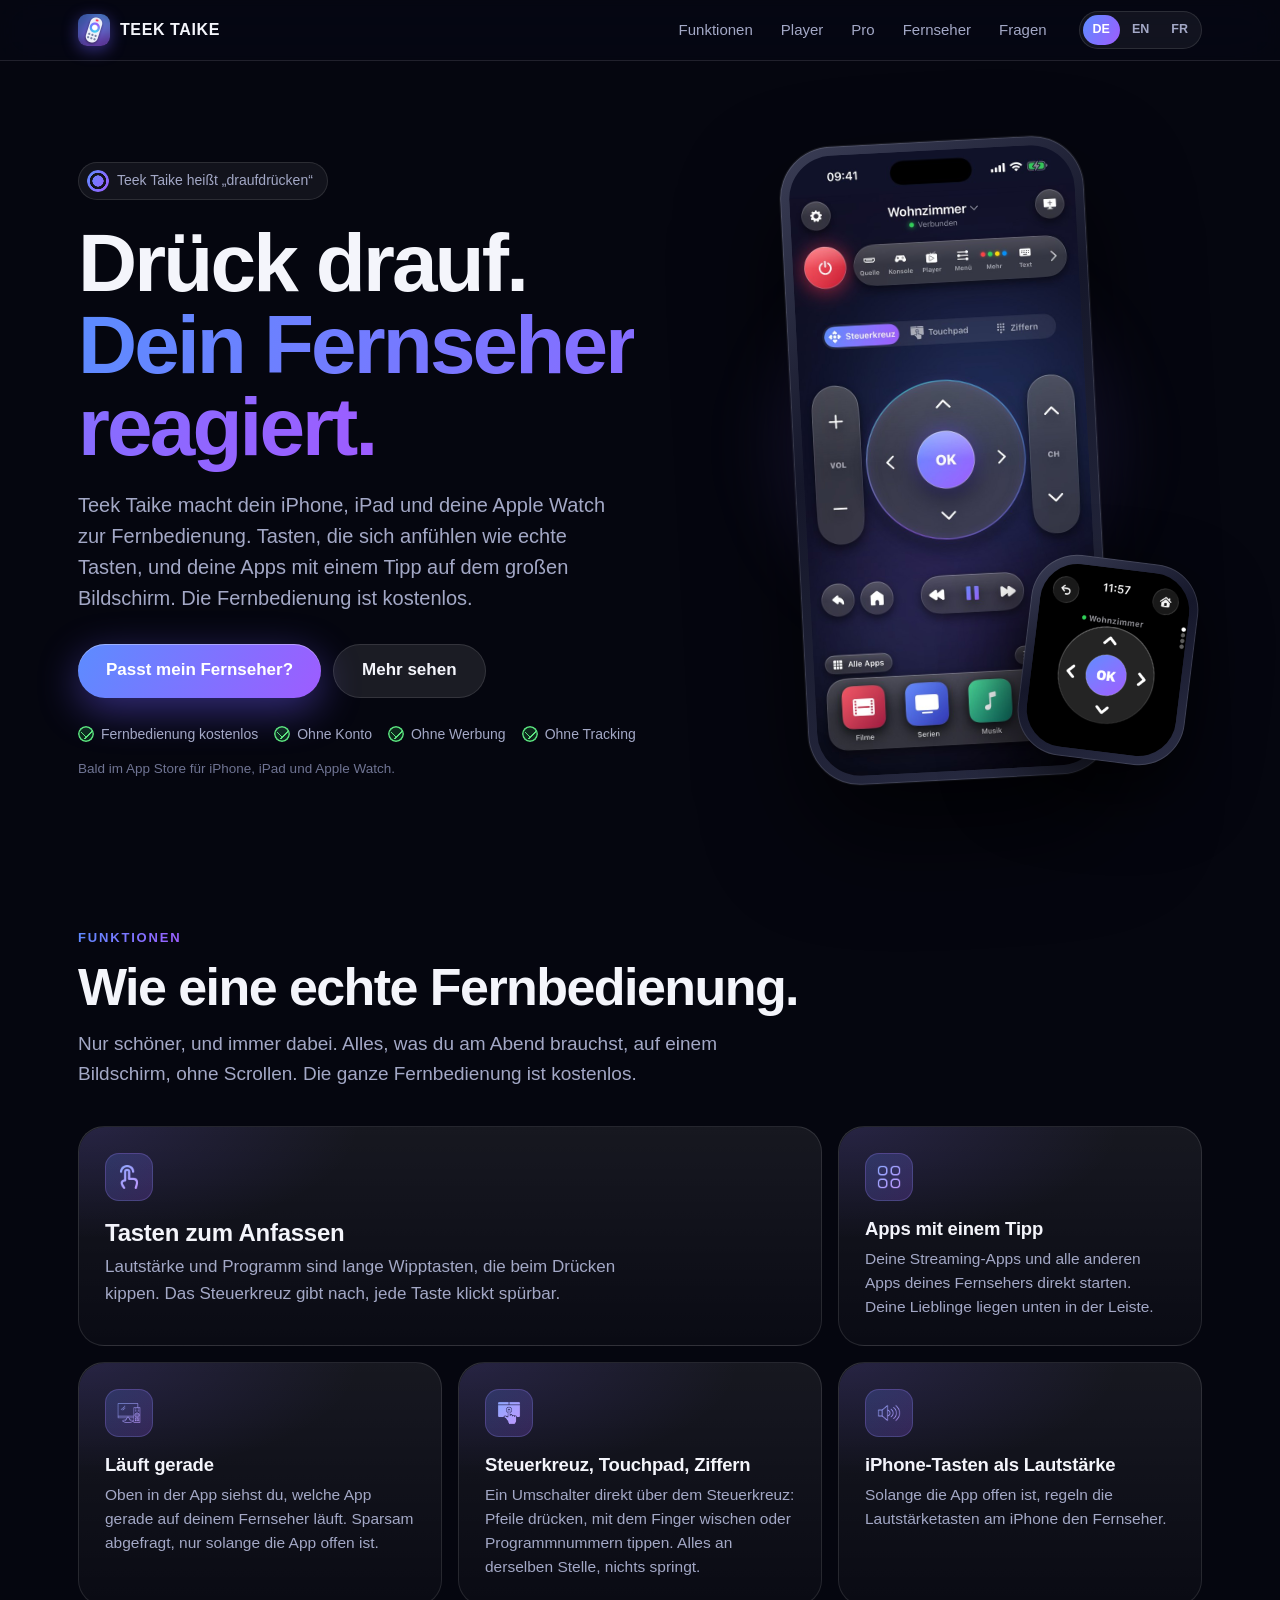
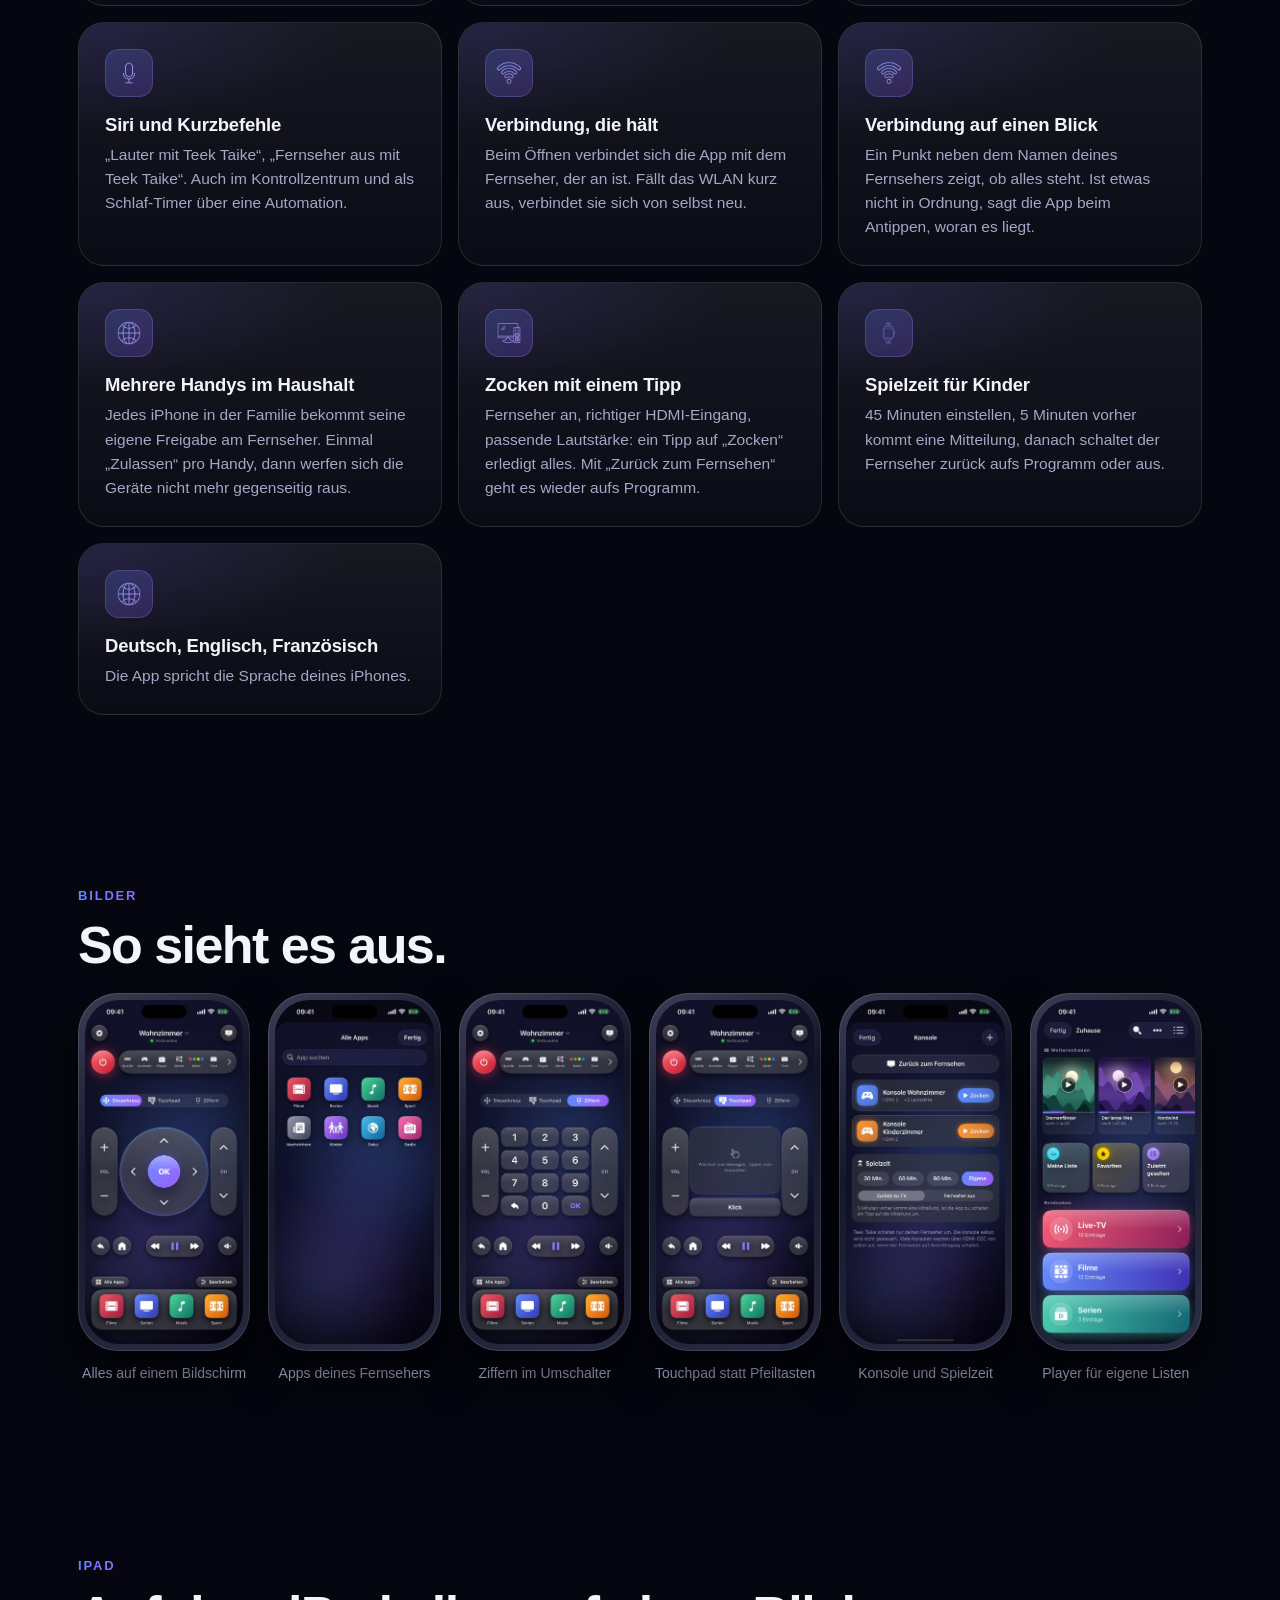
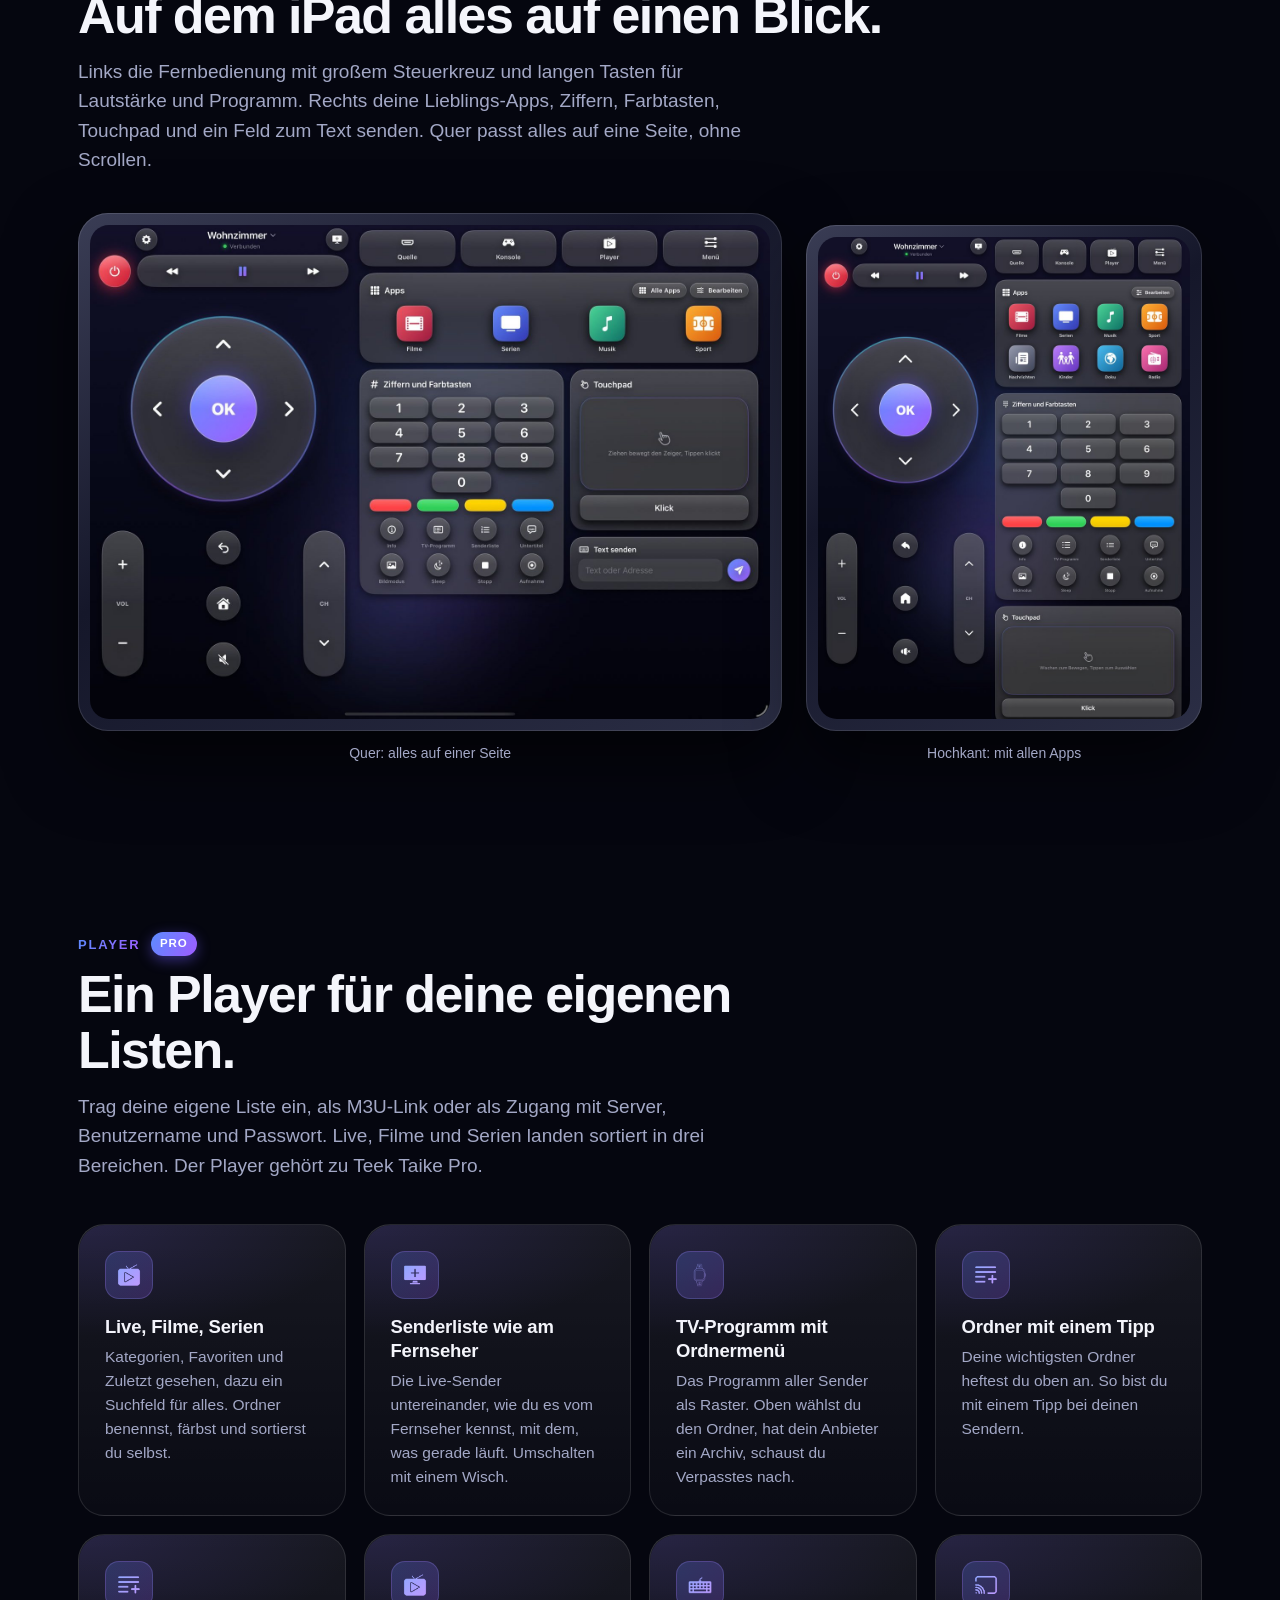
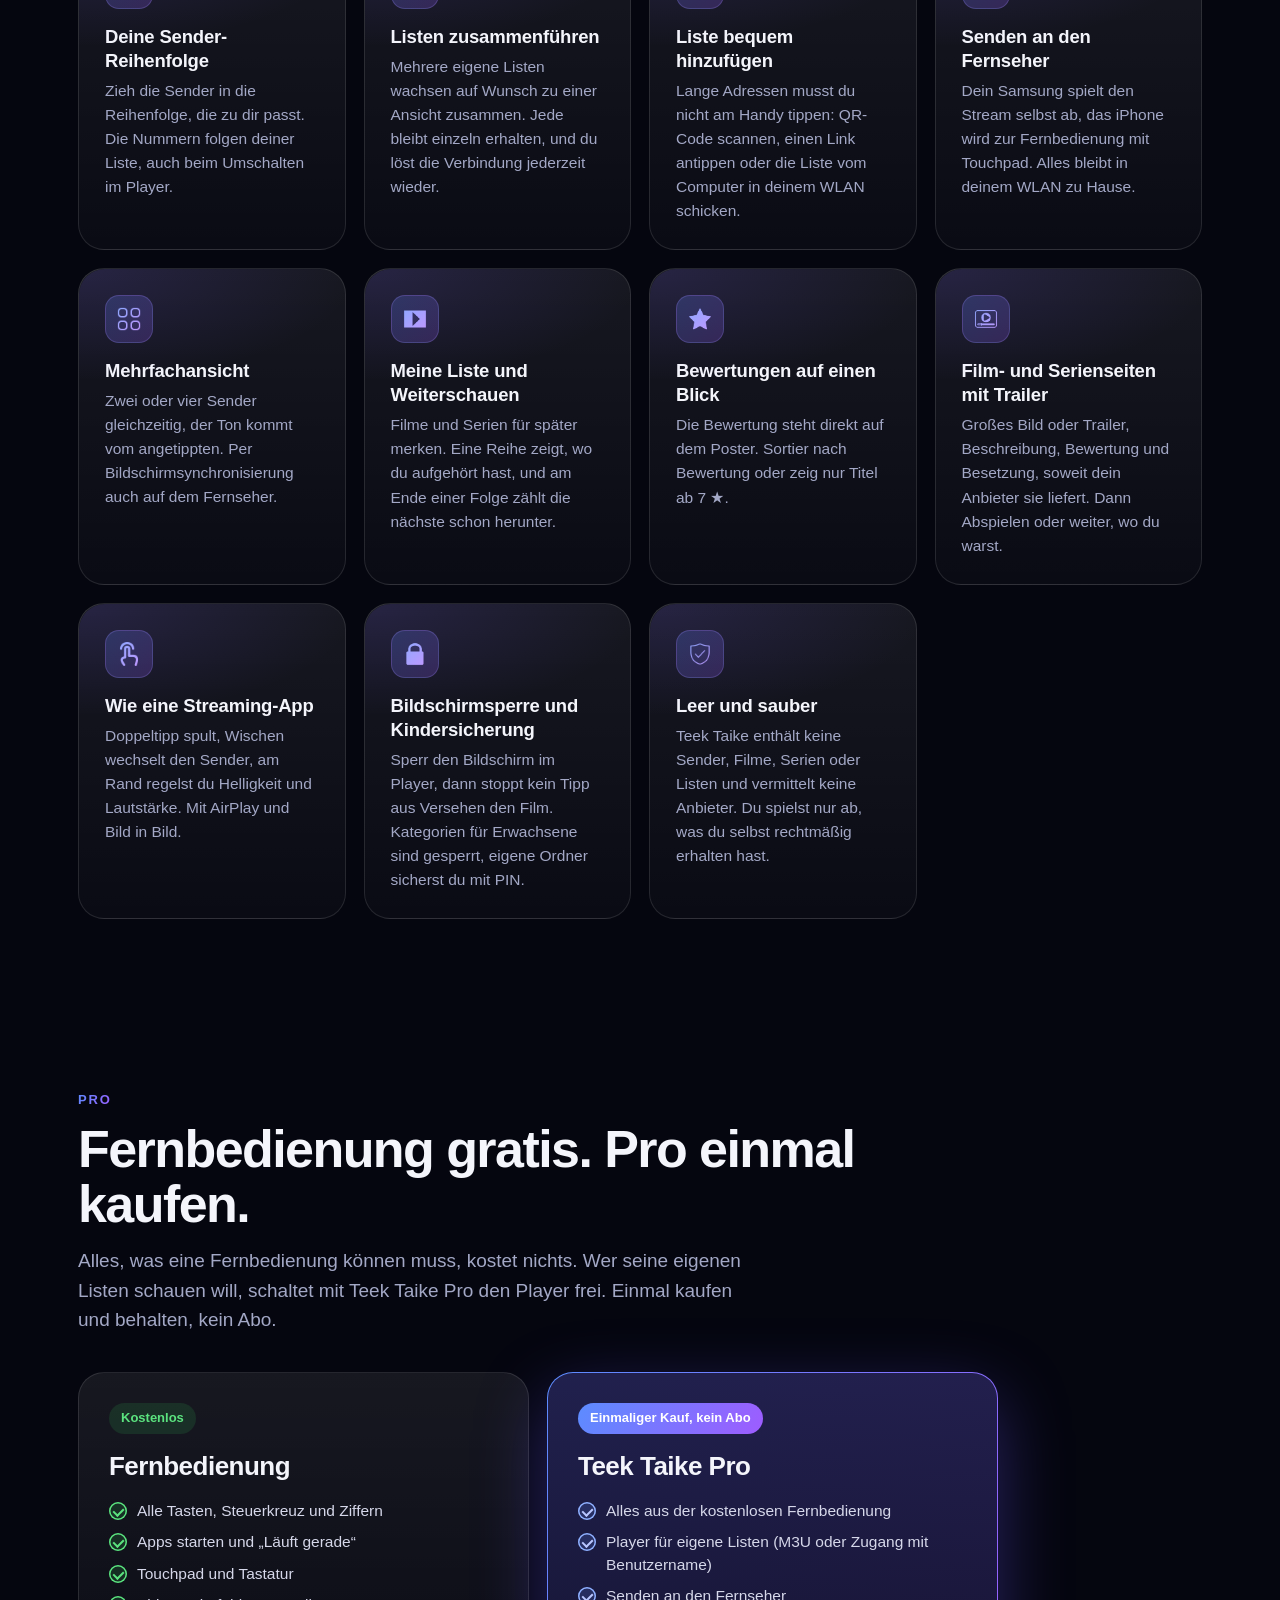
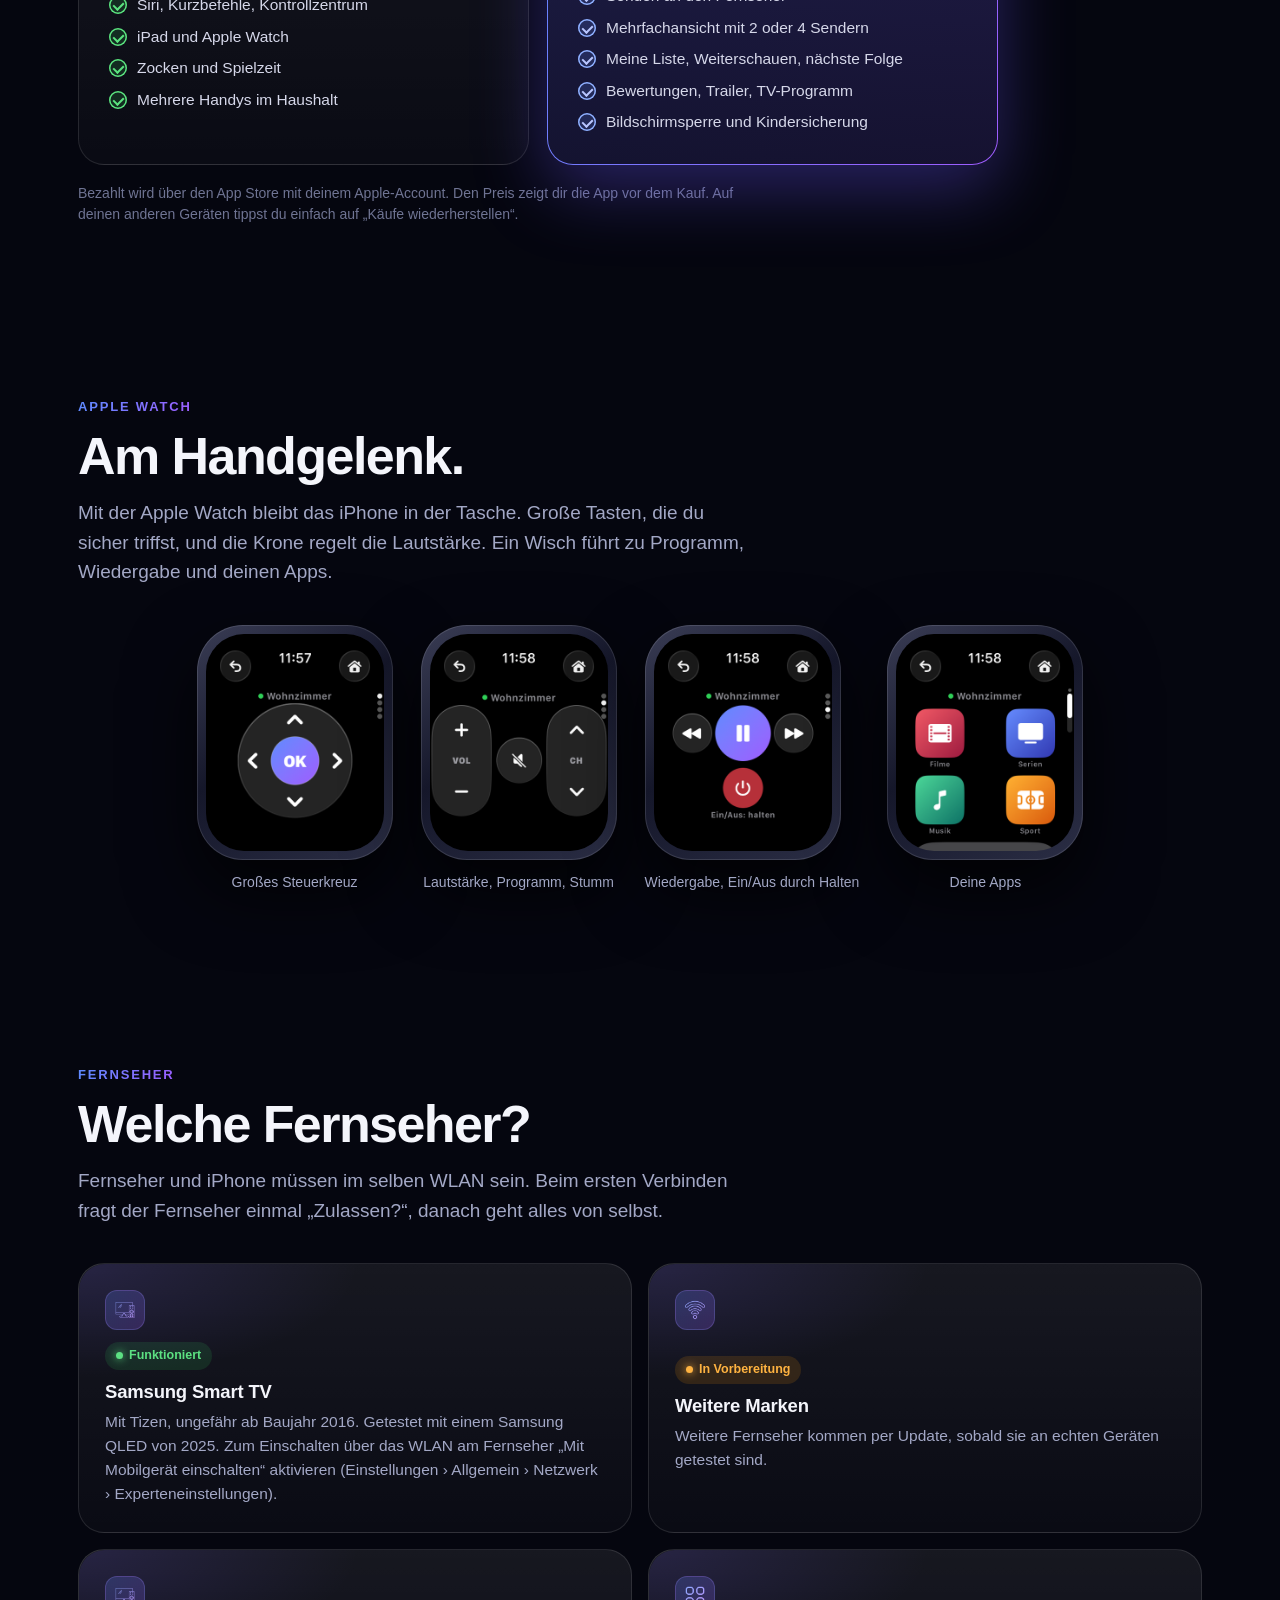
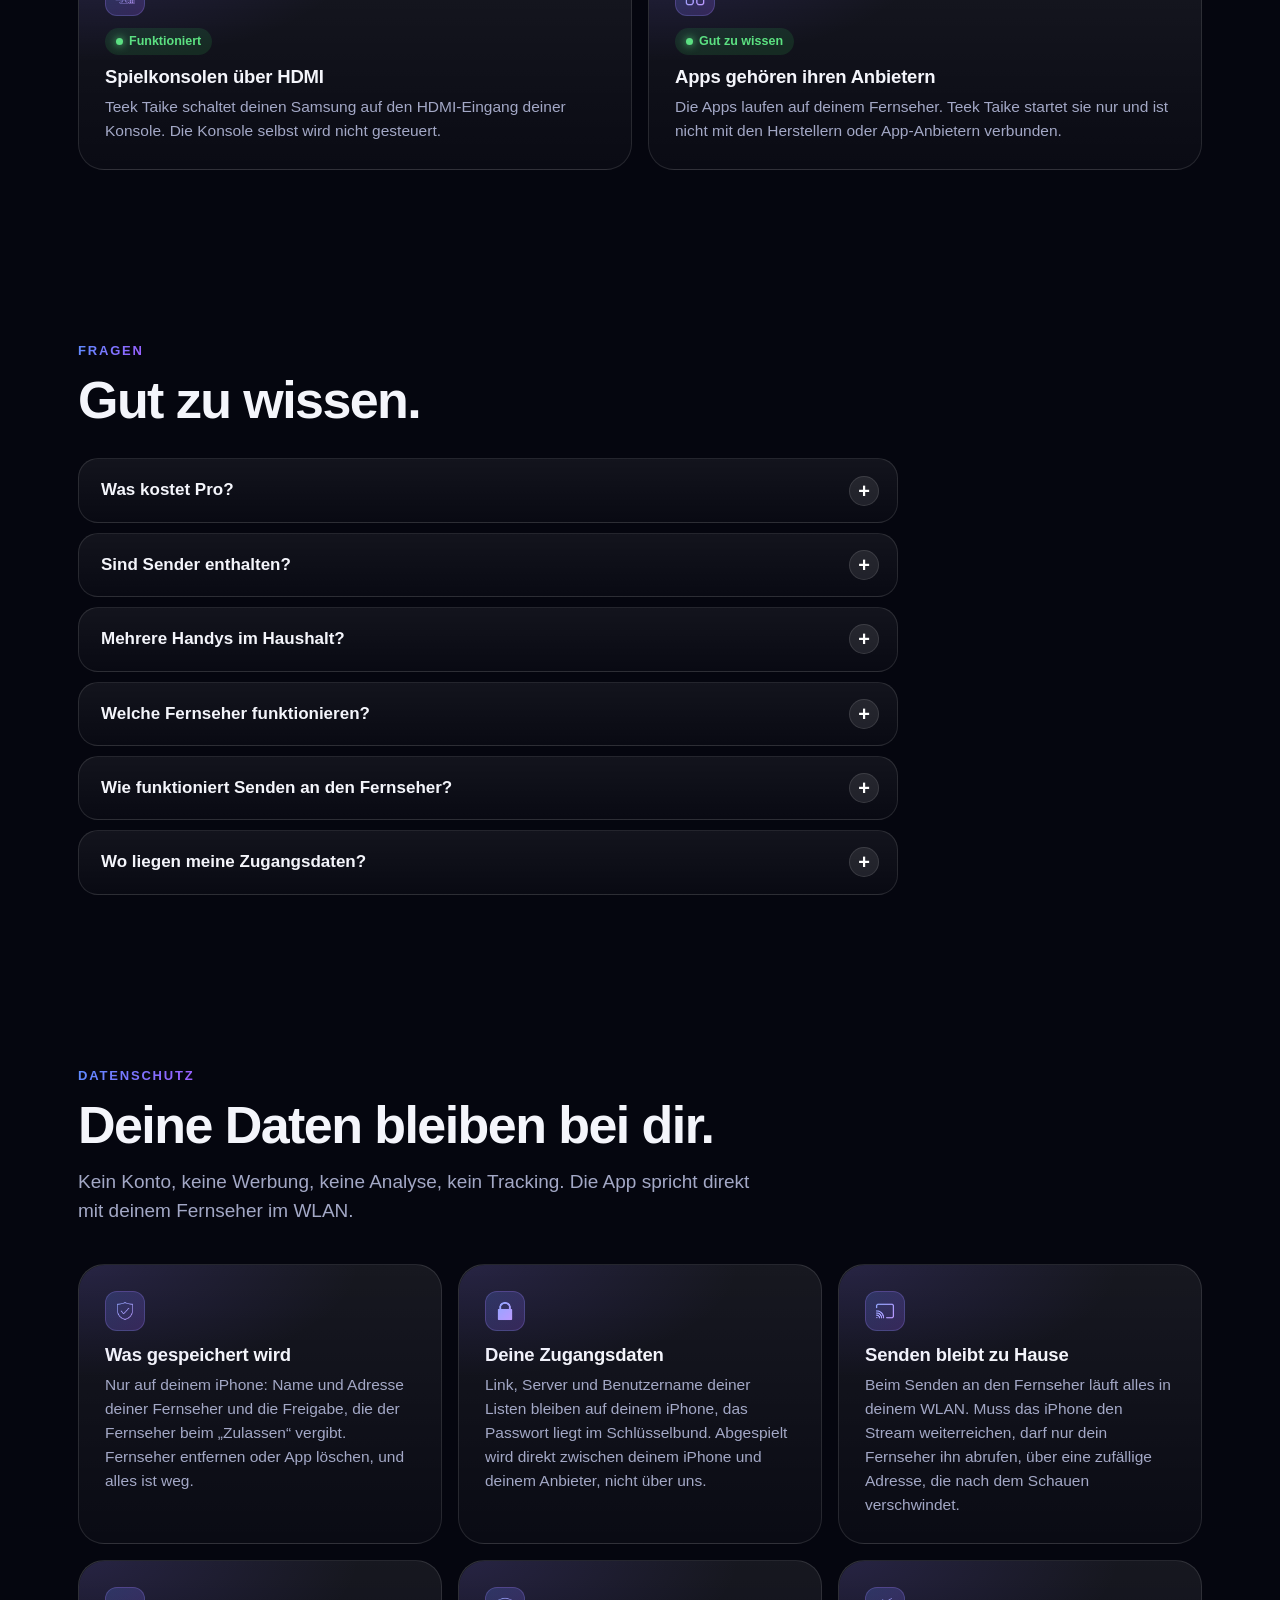
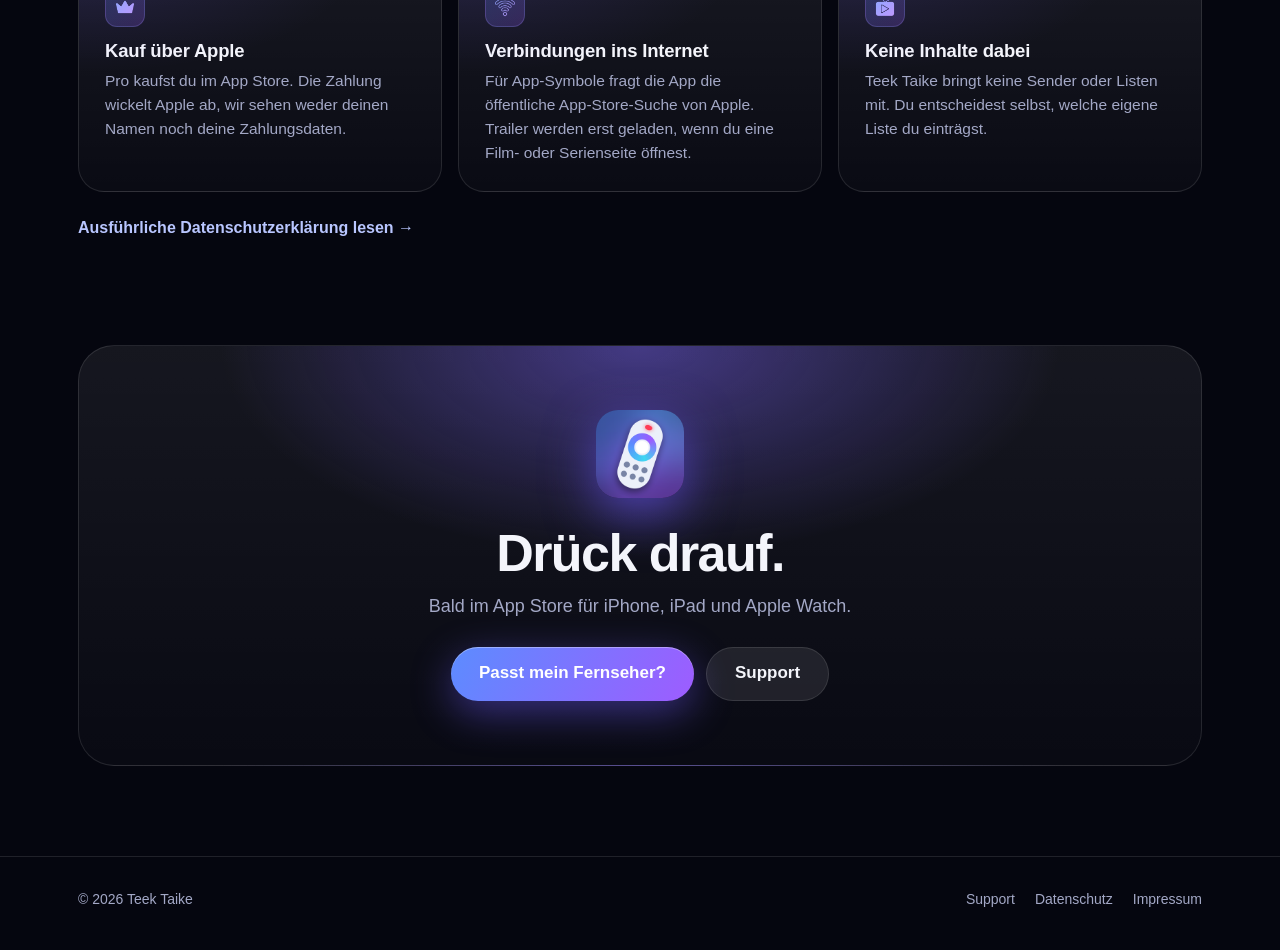
==== commit 66bc395c: "Teek Taike Website (DE/EN/FR), Stand 17.11.2026" ====
--- a/index.html
+++ b/index.html
@@ -4,15 +4,15 @@
 <meta charset="utf-8">
 <meta name="viewport" content="width=device-width, initial-scale=1">
 <title>Teek Taike: TV-Fernbedienung und Player für iPhone, iPad und Apple Watch</title>
-<meta name="description" content="Teek Taike macht dein iPhone, iPad und deine Apple Watch zur Fernbedienung für Samsung Smart TVs, mit Player für deine eigenen Wiedergabelisten. Ohne Konto, ohne Werbung, ohne Tracking.">
+<meta name="description" content="Teek Taike macht dein iPhone, iPad und deine Apple Watch zur kostenlosen Fernbedienung für Samsung Smart TVs. Mit Teek Taike Pro, einmaliger Kauf, kein Abo, kommt ein Player für deine eigenen Listen dazu. Ohne Konto, ohne Werbung, ohne Tracking.">
 <meta name="theme-color" content="#0a0a16">
 <meta property="og:type" content="website">
 <meta property="og:site_name" content="Teek Taike">
 <meta property="og:title" content="Teek Taike: TV-Fernbedienung und Player für iPhone, iPad und Apple Watch">
-<meta property="og:description" content="Teek Taike macht dein iPhone, iPad und deine Apple Watch zur Fernbedienung für Samsung Smart TVs, mit Player für deine eigenen Wiedergabelisten. Ohne Konto, ohne Werbung, ohne Tracking.">
+<meta property="og:description" content="Teek Taike macht dein iPhone, iPad und deine Apple Watch zur kostenlosen Fernbedienung für Samsung Smart TVs. Mit Teek Taike Pro, einmaliger Kauf, kein Abo, kommt ein Player für deine eigenen Listen dazu. Ohne Konto, ohne Werbung, ohne Tracking.">
 <meta property="og:url" content="https://teektaike.github.io/">
-<meta property="og:image" content="https://teektaike.github.io/bilder/teilen_de.jpg">
-<meta property="og:image:secure_url" content="https://teektaike.github.io/bilder/teilen_de.jpg">
+<meta property="og:image" content="https://teektaike.github.io/bilder/teilen_de_1711.jpg">
+<meta property="og:image:secure_url" content="https://teektaike.github.io/bilder/teilen_de_1711.jpg">
 <meta property="og:image:type" content="image/jpeg">
 <meta property="og:image:width" content="1200">
 <meta property="og:image:height" content="630">
@@ -20,11 +20,11 @@
 <meta property="og:locale" content="de_DE">
 <meta name="twitter:card" content="summary_large_image">
 <meta name="twitter:title" content="Teek Taike: TV-Fernbedienung und Player für iPhone, iPad und Apple Watch">
-<meta name="twitter:description" content="Teek Taike macht dein iPhone, iPad und deine Apple Watch zur Fernbedienung für Samsung Smart TVs, mit Player für deine eigenen Wiedergabelisten. Ohne Konto, ohne Werbung, ohne Tracking.">
-<meta name="twitter:image" content="https://teektaike.github.io/bilder/teilen_de.jpg">
+<meta name="twitter:description" content="Teek Taike macht dein iPhone, iPad und deine Apple Watch zur kostenlosen Fernbedienung für Samsung Smart TVs. Mit Teek Taike Pro, einmaliger Kauf, kein Abo, kommt ein Player für deine eigenen Listen dazu. Ohne Konto, ohne Werbung, ohne Tracking.">
+<meta name="twitter:image" content="https://teektaike.github.io/bilder/teilen_de_1711.jpg">
 <link rel="apple-touch-icon" href="bilder/icon.png">
 <link rel="icon" href="favicon.png">
-<link rel="stylesheet" href="style.css?v=20261108">
+<link rel="stylesheet" href="style.css?v=20261117">
 <link rel="alternate" hreflang="de" href="https://teektaike.github.io/">
 <link rel="alternate" hreflang="en" href="https://teektaike.github.io/en/">
 <link rel="alternate" hreflang="fr" href="https://teektaike.github.io/fr/">
@@ -37,7 +37,7 @@
 <header>
   <div class="breite">
     <a class="marke" href="index.html"><img src="bilder/icon.png" alt=""><span>TEEK TAIKE</span></a>
-    <div class="rechts"><nav><a href="#funktionen">Funktionen</a><a href="#player">Player</a><a href="#fernseher">Fernseher</a><a href="#datenschutz">Datenschutz</a></nav><div class="sprachen"><a href="index.html" class="an">DE</a><a href="en/index.html">EN</a><a href="fr/index.html">FR</a></div></div>
+    <div class="rechts"><nav><a href="#funktionen">Funktionen</a><a href="#player">Player</a><a href="#pro">Pro</a><a href="#fernseher">Fernseher</a><a href="#fragen">Fragen</a></nav><div class="sprachen"><a href="index.html" class="an">DE</a><a href="en/index.html">EN</a><a href="fr/index.html">FR</a></div></div>
   </div>
 </header>
 
@@ -46,32 +46,34 @@
     <div>
       <div class="bedeutung"><i></i>Teek Taike heißt „draufdrücken“</div>
       <h1>Drück drauf.<br><span class="verlauf">Dein Fernseher reagiert.</span></h1>
-      <p class="unter">Teek Taike macht dein iPhone, iPad und deine Apple Watch zur Fernbedienung. Tasten, die sich anfühlen wie echte Tasten, deine Apps mit einem Tipp auf dem großen Bildschirm und ein Player für deine eigenen Listen.</p>
+      <p class="unter">Teek Taike macht dein iPhone, iPad und deine Apple Watch zur Fernbedienung. Tasten, die sich anfühlen wie echte Tasten, und deine Apps mit einem Tipp auf dem großen Bildschirm. Die Fernbedienung ist kostenlos.</p>
       <div class="knoepfe"><a class="knopf" href="#fernseher">Passt mein Fernseher?</a><a class="knopf still" href="#funktionen">Mehr sehen</a></div>
-      <div class="vertrauen"><span>Ohne Konto</span><span>Ohne Werbung</span><span>Ohne Tracking</span></div>
+      <div class="vertrauen"><span>Fernbedienung kostenlos</span><span>Ohne Konto</span><span>Ohne Werbung</span><span>Ohne Tracking</span></div>
       <p class="bald">Bald im App Store für iPhone, iPad und Apple Watch.</p>
     </div>
     <div class="geraete">
-      <div class="handy"><img src="bilder/iphone_haupt.jpg" alt="Teek Taike auf dem iPhone: Steuerkreuz, Lautstärke, Programm und App-Kacheln" width="660" height="1434" fetchpriority="high"></div>
-      <div class="uhr schweben"><img src="bilder/uhr_0.png" alt="Teek Taike auf der Apple Watch" width="410" height="502"></div>
+      <div class="handy"><img src="bilder/iphone_haupt_1711.jpg" alt="Teek Taike auf dem iPhone: Steuerkreuz, Lautstärke, Programm und App-Kacheln" width="660" height="1434" fetchpriority="high"></div>
+      <div class="uhr schweben"><img src="bilder/uhr_1711_0.png" alt="Teek Taike auf der Apple Watch" width="410" height="502"></div>
     </div>
   </div>
 
   <section id="funktionen">
     <span class="etikett verlauf">Funktionen</span>
     <h2>Wie eine echte Fernbedienung.</h2>
-    <p class="einleitung">Nur schöner, und immer dabei. Alles, was du am Abend brauchst, auf einem Bildschirm, ohne Scrollen.</p>
+    <p class="einleitung">Nur schöner, und immer dabei. Alles, was du am Abend brauchst, auf einem Bildschirm, ohne Scrollen. Die ganze Fernbedienung ist kostenlos.</p>
     <div class="karten bento">
       <div class="karte zeigen"><div class="zeichen" style="--symbol:url(bilder/symbole/tippen.png)"></div><h3>Tasten zum Anfassen</h3><p>Lautstärke und Programm sind lange Wipptasten, die beim Drücken kippen. Das Steuerkreuz gibt nach, jede Taste klickt spürbar.</p></div>
       <div class="karte zeigen"><div class="zeichen" style="--symbol:url(bilder/symbole/apps.png)"></div><h3>Apps mit einem Tipp</h3><p>Deine Streaming-Apps und alle anderen Apps deines Fernsehers direkt starten. Deine Lieblinge liegen unten in der Leiste.</p></div>
-      <div class="karte zeigen"><div class="zeichen" style="--symbol:url(bilder/symbole/fernseher.png)"></div><h3>Siehst, was läuft</h3><p>Oben in der App steht, welche App gerade auf deinem Samsung läuft, zum Beispiel „Läuft: YouTube“. Sparsam abgefragt, nur solange die App offen ist.</p></div>
+      <div class="karte zeigen"><div class="zeichen" style="--symbol:url(bilder/symbole/fernseher.png)"></div><h3>Läuft gerade</h3><p>Oben in der App siehst du, welche App gerade auf deinem Fernseher läuft. Sparsam abgefragt, nur solange die App offen ist.</p></div>
+      <div class="karte zeigen"><div class="zeichen" style="--symbol:url(bilder/symbole/touchpad.png)"></div><h3>Steuerkreuz, Touchpad, Ziffern</h3><p>Ein Umschalter direkt über dem Steuerkreuz: Pfeile drücken, mit dem Finger wischen oder Programmnummern tippen. Alles an derselben Stelle, nichts springt.</p></div>
       <div class="karte zeigen"><div class="zeichen" style="--symbol:url(bilder/symbole/lautstaerke.png)"></div><h3>iPhone-Tasten als Lautstärke</h3><p>Solange die App offen ist, regeln die Lautstärketasten am iPhone den Fernseher.</p></div>
       <div class="karte zeigen"><div class="zeichen" style="--symbol:url(bilder/symbole/mikrofon.png)"></div><h3>Siri und Kurzbefehle</h3><p>„Lauter mit Teek Taike“, „Fernseher aus mit Teek Taike“. Auch im Kontrollzentrum und als Schlaf-Timer über eine Automation.</p></div>
-      <div class="karte zeigen"><div class="zeichen" style="--symbol:url(bilder/symbole/tastatur.png)"></div><h3>Touchpad und Tastatur</h3><p>Für die Suche in Apps und den Browser am Fernseher: tippen statt Buchstaben einzeln auswählen.</p></div>
-      <div class="karte zeigen"><div class="zeichen" style="--symbol:url(bilder/symbole/sprachen.png)"></div><h3>Deutsch, Englisch, Französisch</h3><p>Die App spricht die Sprache deines iPhones. Mehrere Fernseher wechselst du mit einem Wisch.</p></div>
-      <div class="karte zeigen"><div class="zeichen" style="--symbol:url(bilder/symbole/wlan.png)"></div><h3>Sofort der richtige Fernseher</h3><p>Beim Öffnen sucht die App den Fernseher, der an ist und am schnellsten antwortet, und verbindet sich mit ihm. Lässt sich in den Einstellungen abschalten.</p></div>
-      <div class="karte zeigen"><div class="zeichen" style="--symbol:url(bilder/symbole/fernseher.png)"></div><h3>Zocken mit einem Tipp</h3><p>Fernseher an, richtiger HDMI-Eingang, passende Lautstärke: ein Tipp auf „Zocken“ erledigt alles. Mit „Zurück zum Fernsehen“ geht es wieder aufs Programm. Auch per Siri: „Zocken mit Teek Taike“.</p></div>
+      <div class="karte zeigen"><div class="zeichen" style="--symbol:url(bilder/symbole/wlan.png)"></div><h3>Verbindung, die hält</h3><p>Beim Öffnen verbindet sich die App mit dem Fernseher, der an ist. Fällt das WLAN kurz aus, verbindet sie sich von selbst neu.</p></div>
+      <div class="karte zeigen"><div class="zeichen" style="--symbol:url(bilder/symbole/wlan.png)"></div><h3>Verbindung auf einen Blick</h3><p>Ein Punkt neben dem Namen deines Fernsehers zeigt, ob alles steht. Ist etwas nicht in Ordnung, sagt die App beim Antippen, woran es liegt.</p></div>
+      <div class="karte zeigen"><div class="zeichen" style="--symbol:url(bilder/symbole/sprachen.png)"></div><h3>Mehrere Handys im Haushalt</h3><p>Jedes iPhone in der Familie bekommt seine eigene Freigabe am Fernseher. Einmal „Zulassen“ pro Handy, dann werfen sich die Geräte nicht mehr gegenseitig raus.</p></div>
+      <div class="karte zeigen"><div class="zeichen" style="--symbol:url(bilder/symbole/fernseher.png)"></div><h3>Zocken mit einem Tipp</h3><p>Fernseher an, richtiger HDMI-Eingang, passende Lautstärke: ein Tipp auf „Zocken“ erledigt alles. Mit „Zurück zum Fernsehen“ geht es wieder aufs Programm.</p></div>
       <div class="karte zeigen"><div class="zeichen" style="--symbol:url(bilder/symbole/uhr.png)"></div><h3>Spielzeit für Kinder</h3><p>45 Minuten einstellen, 5 Minuten vorher kommt eine Mitteilung, danach schaltet der Fernseher zurück aufs Programm oder aus.</p></div>
+      <div class="karte zeigen"><div class="zeichen" style="--symbol:url(bilder/symbole/sprachen.png)"></div><h3>Deutsch, Englisch, Französisch</h3><p>Die App spricht die Sprache deines iPhones.</p></div>
     </div>
   </section>
 
@@ -80,12 +82,12 @@
     <h2>So sieht es aus.</h2>
     <p class="wischhinweis">Zum Durchblättern wischen →</p>
     <div class="reihe galerie">
-      <figure class="zeigen"><div class="handy"><img src="bilder/iphone_haupt.jpg" alt="Alles auf einem Bildschirm" loading="lazy" width="660" height="1434"></div><figcaption>Alles auf einem Bildschirm</figcaption></figure>
-      <figure class="zeigen"><div class="handy"><img src="bilder/iphone_apps.jpg" alt="Apps deines Fernsehers" loading="lazy" width="660" height="1434"></div><figcaption>Apps deines Fernsehers</figcaption></figure>
-      <figure class="zeigen"><div class="handy"><img src="bilder/iphone_123.jpg" alt="Ziffern und Farbtasten" loading="lazy" width="660" height="1434"></div><figcaption>Ziffern und Farbtasten</figcaption></figure>
-      <figure class="zeigen"><div class="handy"><img src="bilder/iphone_maus.jpg" alt="Touchpad und Tastatur" loading="lazy" width="660" height="1434"></div><figcaption>Touchpad und Tastatur</figcaption></figure>
-      <figure class="zeigen"><div class="handy"><img src="bilder/iphone_konsole.jpg" alt="Konsole und Spielzeit" loading="lazy" width="660" height="1434"></div><figcaption>Konsole und Spielzeit</figcaption></figure>
-      <figure class="zeigen"><div class="handy"><img src="bilder/iphone_player.jpg" alt="Player für eigene Listen" loading="lazy" width="660" height="1434"></div><figcaption>Player für eigene Listen</figcaption></figure>
+      <figure class="zeigen"><div class="handy"><img src="bilder/iphone_haupt_1711.jpg" alt="Alles auf einem Bildschirm" loading="lazy" width="660" height="1434"></div><figcaption>Alles auf einem Bildschirm</figcaption></figure>
+      <figure class="zeigen"><div class="handy"><img src="bilder/iphone_apps_1711.jpg" alt="Apps deines Fernsehers" loading="lazy" width="660" height="1434"></div><figcaption>Apps deines Fernsehers</figcaption></figure>
+      <figure class="zeigen"><div class="handy"><img src="bilder/iphone_ziffern_1711.jpg" alt="Ziffern im Umschalter" loading="lazy" width="660" height="1434"></div><figcaption>Ziffern im Umschalter</figcaption></figure>
+      <figure class="zeigen"><div class="handy"><img src="bilder/iphone_maus_1711.jpg" alt="Touchpad statt Pfeiltasten" loading="lazy" width="660" height="1434"></div><figcaption>Touchpad statt Pfeiltasten</figcaption></figure>
+      <figure class="zeigen"><div class="handy"><img src="bilder/iphone_konsole_1711.jpg" alt="Konsole und Spielzeit" loading="lazy" width="660" height="1434"></div><figcaption>Konsole und Spielzeit</figcaption></figure>
+      <figure class="zeigen"><div class="handy"><img src="bilder/iphone_player_1211.jpg" alt="Player für eigene Listen" loading="lazy" width="660" height="1434"></div><figcaption>Player für eigene Listen</figcaption></figure>
     </div>
   </section>
 
@@ -95,36 +97,54 @@
     <p class="einleitung">Links die Fernbedienung mit großem Steuerkreuz und langen Tasten für Lautstärke und Programm. Rechts deine Lieblings-Apps, Ziffern, Farbtasten, Touchpad und ein Feld zum Text senden. Quer passt alles auf eine Seite, ohne Scrollen.</p>
     <div class="ipadreihe">
       <figure class="zeigen"><div class="tablet"><img src="bilder/ipad_quer.jpg" alt="Quer: alles auf einer Seite" loading="lazy" width="1600" height="1162"></div><figcaption>Quer: alles auf einer Seite</figcaption></figure>
-      <figure class="zeigen"><div class="tablet"><img src="bilder/ipad_hoch.jpg" alt="Hochkant: mit allen Apps" loading="lazy" width="900" height="1166"></div><figcaption>Hochkant: mit allen Apps</figcaption></figure>
+      <figure class="zeigen"><div class="tablet"><img src="bilder/ipad_hoch_1711.jpg" alt="Hochkant: mit allen Apps" loading="lazy" width="900" height="1166"></div><figcaption>Hochkant: mit allen Apps</figcaption></figure>
     </div>
   </section>
 
   <section id="player">
-    <span class="etikett verlauf">Player</span>
+    <span class="etikett verlauf">Player</span> <span class="probadge">Pro</span>
     <h2>Ein Player für deine eigenen Listen.</h2>
-    <p class="einleitung">Trag deine eigene Wiedergabeliste ein, als M3U-Link oder mit Server, Benutzername und Passwort deines Anbieters. Live, Filme und Serien landen sortiert in drei Bereichen.</p>
+    <p class="einleitung">Trag deine eigene Liste ein, als M3U-Link oder als Zugang mit Server, Benutzername und Passwort. Live, Filme und Serien landen sortiert in drei Bereichen. Der Player gehört zu Teek Taike Pro.</p>
     <p class="wischhinweis">Zum Durchblättern wischen →</p>
     <div class="reihe spieler">
-      <div class="karte"><div class="zeichen" style="--symbol:url(bilder/symbole/apps.png)"></div><h3>Live, Filme, Serien</h3><p>Kategorien, Favoriten und Zuletzt gesehen. Ordner kannst du selbst benennen, einfärben und sortieren. Bei Live-Sendern siehst du, was gerade läuft.</p></div>
-      <div class="karte"><div class="zeichen" style="--symbol:url(bilder/symbole/tippen.png)"></div><h3>Wie eine Streaming-App</h3><p>Doppeltipp spult, Wischen wechselt den Sender, am Rand regelst du Helligkeit und Lautstärke. Audio und Untertitel wählst du in einem eigenen Fenster, mit AirPlay und Bild in Bild.</p></div>
-      <div class="karte"><div class="zeichen" style="--symbol:url(bilder/symbole/tippen.png)"></div><h3>Filmseite mit Trailer</h3><p>Wie bei den großen Streaming-Apps: großes Bild oder Trailer, Beschreibung, Bewertung und Besetzung, soweit dein Anbieter sie liefert. Dann Abspielen oder weiter, wo du aufgehört hast.</p></div>
-      <div class="karte"><div class="zeichen" style="--symbol:url(bilder/symbole/uhr.png)"></div><h3>TV-Programm mit Archiv</h3><p>Das Programm aller Sender als Raster. Hat dein Anbieter ein Archiv, schaust du verpasste Sendungen einfach nach.</p></div>
-      <div class="karte"><div class="zeichen" style="--symbol:url(bilder/symbole/tastatur.png)"></div><h3>Suche über alles</h3><p>Ein Suchfeld für Sender, Filme und Serien.</p></div>
-      <div class="karte"><div class="zeichen" style="--symbol:url(bilder/symbole/fernseher.png)"></div><h3>Auf den großen Bildschirm</h3><p>Per AirPlay oder im TV-Modus: Der Fernseher zeigt nur das Video, das iPhone wird zur Fernbedienung mit Touchpad.</p></div>
-      <div class="karte"><div class="zeichen" style="--symbol:url(bilder/symbole/apps.png)"></div><h3>Mehrfachansicht</h3><p>Zwei oder vier Sender gleichzeitig, der Ton kommt vom angetippten.</p></div>
-      <div class="karte"><div class="zeichen" style="--symbol:url(bilder/symbole/schutz.png)"></div><h3>Kindersicherung</h3><p>Kategorien für Erwachsene sind gesperrt, eigene Ordner sperrst du mit PIN.</p></div>
+      <div class="karte"><div class="zeichen" style="--symbol:url(bilder/symbole/iptv.png)"></div><h3>Live, Filme, Serien</h3><p>Kategorien, Favoriten und Zuletzt gesehen, dazu ein Suchfeld für alles. Ordner benennst, färbst und sortierst du selbst.</p></div>
+      <div class="karte"><div class="zeichen" style="--symbol:url(bilder/symbole/tv_neu.png)"></div><h3>Senderliste wie am Fernseher</h3><p>Die Live-Sender untereinander, wie du es vom Fernseher kennst, mit dem, was gerade läuft. Umschalten mit einem Wisch.</p></div>
+      <div class="karte"><div class="zeichen" style="--symbol:url(bilder/symbole/uhr.png)"></div><h3>TV-Programm mit Ordnermenü</h3><p>Das Programm aller Sender als Raster. Oben wählst du den Ordner, hat dein Anbieter ein Archiv, schaust du Verpasstes nach.</p></div>
+      <div class="karte"><div class="zeichen" style="--symbol:url(bilder/symbole/liste_plus.png)"></div><h3>Ordner mit einem Tipp</h3><p>Deine wichtigsten Ordner heftest du oben an. So bist du mit einem Tipp bei deinen Sendern.</p></div>
+      <div class="karte"><div class="zeichen" style="--symbol:url(bilder/symbole/liste_plus.png)"></div><h3>Deine Sender-Reihenfolge</h3><p>Zieh die Sender in die Reihenfolge, die zu dir passt. Die Nummern folgen deiner Liste, auch beim Umschalten im Player.</p></div>
+      <div class="karte"><div class="zeichen" style="--symbol:url(bilder/symbole/iptv.png)"></div><h3>Listen zusammenführen</h3><p>Mehrere eigene Listen wachsen auf Wunsch zu einer Ansicht zusammen. Jede bleibt einzeln erhalten, und du löst die Verbindung jederzeit wieder.</p></div>
+      <div class="karte"><div class="zeichen" style="--symbol:url(bilder/symbole/tastatur.png)"></div><h3>Liste bequem hinzufügen</h3><p>Lange Adressen musst du nicht am Handy tippen: QR-Code scannen, einen Link antippen oder die Liste vom Computer in deinem WLAN schicken.</p></div>
+      <div class="karte"><div class="zeichen" style="--symbol:url(bilder/symbole/senden.png)"></div><h3>Senden an den Fernseher</h3><p>Dein Samsung spielt den Stream selbst ab, das iPhone wird zur Fernbedienung mit Touchpad. Alles bleibt in deinem WLAN zu Hause.</p></div>
+      <div class="karte"><div class="zeichen" style="--symbol:url(bilder/symbole/apps.png)"></div><h3>Mehrfachansicht</h3><p>Zwei oder vier Sender gleichzeitig, der Ton kommt vom angetippten. Per Bildschirmsynchronisierung auch auf dem Fernseher.</p></div>
+      <div class="karte"><div class="zeichen" style="--symbol:url(bilder/symbole/weiterschauen.png)"></div><h3>Meine Liste und Weiterschauen</h3><p>Filme und Serien für später merken. Eine Reihe zeigt, wo du aufgehört hast, und am Ende einer Folge zählt die nächste schon herunter.</p></div>
+      <div class="karte"><div class="zeichen" style="--symbol:url(bilder/symbole/stern.png)"></div><h3>Bewertungen auf einen Blick</h3><p>Die Bewertung steht direkt auf dem Poster. Sortier nach Bewertung oder zeig nur Titel ab 7 ★.</p></div>
+      <div class="karte"><div class="zeichen" style="--symbol:url(bilder/symbole/trailer.png)"></div><h3>Film- und Serienseiten mit Trailer</h3><p>Großes Bild oder Trailer, Beschreibung, Bewertung und Besetzung, soweit dein Anbieter sie liefert. Dann Abspielen oder weiter, wo du warst.</p></div>
+      <div class="karte"><div class="zeichen" style="--symbol:url(bilder/symbole/tippen.png)"></div><h3>Wie eine Streaming-App</h3><p>Doppeltipp spult, Wischen wechselt den Sender, am Rand regelst du Helligkeit und Lautstärke. Mit AirPlay und Bild in Bild.</p></div>
+      <div class="karte"><div class="zeichen" style="--symbol:url(bilder/symbole/schloss_zu.png)"></div><h3>Bildschirmsperre und Kindersicherung</h3><p>Sperr den Bildschirm im Player, dann stoppt kein Tipp aus Versehen den Film. Kategorien für Erwachsene sind gesperrt, eigene Ordner sicherst du mit PIN.</p></div>
       <div class="karte"><div class="zeichen" style="--symbol:url(bilder/symbole/schutz.png)"></div><h3>Leer und sauber</h3><p>Teek Taike enthält keine Sender, Filme, Serien oder Listen und vermittelt keine Anbieter. Du spielst nur ab, was du selbst rechtmäßig erhalten hast.</p></div>
     </div>
+  </section>
+
+  <section id="pro">
+    <span class="etikett verlauf">Pro</span>
+    <h2>Fernbedienung gratis. Pro einmal kaufen.</h2>
+    <p class="einleitung">Alles, was eine Fernbedienung können muss, kostet nichts. Wer seine eigenen Listen schauen will, schaltet mit Teek Taike Pro den Player frei. Einmal kaufen und behalten, kein Abo.</p>
+    <div class="plaene">
+      <div class="plan frei zeigen"><span class="preis">Kostenlos</span><h3>Fernbedienung</h3><ul><li>Alle Tasten, Steuerkreuz und Ziffern</li><li>Apps starten und „Läuft gerade“</li><li>Touchpad und Tastatur</li><li>Siri, Kurzbefehle, Kontrollzentrum</li><li>iPad und Apple Watch</li><li>Zocken und Spielzeit</li><li>Mehrere Handys im Haushalt</li></ul></div>
+      <div class="plan pro zeigen"><span class="preis">Einmaliger Kauf, kein Abo</span><h3>Teek Taike Pro</h3><ul><li>Alles aus der kostenlosen Fernbedienung</li><li>Player für eigene Listen (M3U oder Zugang mit Benutzername)</li><li>Senden an den Fernseher</li><li>Mehrfachansicht mit 2 oder 4 Sendern</li><li>Meine Liste, Weiterschauen, nächste Folge</li><li>Bewertungen, Trailer, TV-Programm</li><li>Bildschirmsperre und Kindersicherung</li></ul></div>
+    </div>
+    <p class="planfuss">Bezahlt wird über den App Store mit deinem Apple-Account. Den Preis zeigt dir die App vor dem Kauf. Auf deinen anderen Geräten tippst du einfach auf „Käufe wiederherstellen“.</p>
   </section>
 
   <section id="uhr">
     <span class="etikett verlauf">Apple Watch</span>
     <h2>Am Handgelenk.</h2>
-    <p class="einleitung">Mit der Apple Watch bleibt das iPhone in der Tasche. Die Krone regelt die Lautstärke, ein Wisch bringt dich zu Ein/Aus, Programm und deinen Apps.</p>
+    <p class="einleitung">Mit der Apple Watch bleibt das iPhone in der Tasche. Große Tasten, die du sicher triffst, und die Krone regelt die Lautstärke. Ein Wisch führt zu Programm, Wiedergabe und deinen Apps.</p>
     <div class="uhrreihe">
-      <figure class="zeigen"><div class="uhr"><img src="bilder/uhr_0.png" alt="Steuerkreuz, Krone = Lautstärke" loading="lazy" width="410" height="502"></div><figcaption>Steuerkreuz, Krone = Lautstärke</figcaption></figure>
-      <figure class="zeigen"><div class="uhr"><img src="bilder/uhr_1.png" alt="Ein/Aus, Stumm, VOL, CH" loading="lazy" width="410" height="502"></div><figcaption>Ein/Aus, Stumm, VOL, CH</figcaption></figure>
-      <figure class="zeigen"><div class="uhr"><img src="bilder/uhr_2.png" alt="Deine Apps" loading="lazy" width="410" height="502"></div><figcaption>Deine Apps</figcaption></figure>
+      <figure class="zeigen"><div class="uhr"><img src="bilder/uhr_1711_0.png" alt="Großes Steuerkreuz" loading="lazy" width="410" height="502"></div><figcaption>Großes Steuerkreuz</figcaption></figure>
+      <figure class="zeigen"><div class="uhr"><img src="bilder/uhr_1711_1.png" alt="Lautstärke, Programm, Stumm" loading="lazy" width="410" height="502"></div><figcaption>Lautstärke, Programm, Stumm</figcaption></figure>
+      <figure class="zeigen"><div class="uhr"><img src="bilder/uhr_1711_2.png" alt="Wiedergabe, Ein/Aus durch Halten" loading="lazy" width="410" height="502"></div><figcaption>Wiedergabe, Ein/Aus durch Halten</figcaption></figure>
+      <figure class="zeigen"><div class="uhr"><img src="bilder/uhr_1711_3.png" alt="Deine Apps" loading="lazy" width="410" height="502"></div><figcaption>Deine Apps</figcaption></figure>
     </div>
   </section>
 
@@ -140,14 +160,30 @@
     </div>
   </section>
 
+  <section id="fragen">
+    <span class="etikett verlauf">Fragen</span>
+    <h2>Gut zu wissen.</h2>
+    <div class="fragen">
+      <details class="frage zeigen"><summary>Was kostet Pro?</summary><p>Die Fernbedienung ist kostenlos. Teek Taike Pro ist ein einmaliger Kauf im App Store, kein Abo und keine versteckten Kosten. Den genauen Preis in deiner Währung zeigt dir die App, bevor du kaufst.</p></details>
+      <details class="frage zeigen"><summary>Sind Sender enthalten?</summary><p>Nein. Teek Taike enthält keine Sender, Filme, Serien oder Listen und vermittelt auch keine Anbieter. Der Player spielt nur deine eigenen Listen ab, die du rechtmäßig bekommen hast, als M3U-Link oder als Zugang mit Benutzername.</p></details>
+      <details class="frage zeigen"><summary>Mehrere Handys im Haushalt?</summary><p>Klar. Jedes iPhone meldet sich mit eigenem Namen beim Fernseher, der fragt pro Handy einmal „Zulassen?“. Danach steuern alle denselben Fernseher, ohne sich gegenseitig rauszuwerfen. Pro gilt auf allen Geräten mit deinem Apple-Account.</p></details>
+      <details class="frage zeigen"><summary>Welche Fernseher funktionieren?</summary><p>Samsung Smart TVs mit Tizen, ungefähr ab Baujahr 2016. Fernseher und iPhone müssen im selben WLAN sein. Weitere Marken kommen per Update, sobald sie an echten Geräten getestet sind.</p></details>
+      <details class="frage zeigen"><summary>Wie funktioniert Senden an den Fernseher?</summary><p>Du tippst im Player auf Senden, und dein Samsung spielt den Stream selbst ab. Das iPhone wird zur Fernbedienung. Erlaubt dein Anbieter nur eine Verbindung, holt das iPhone den Stream und reicht ihn in deinem WLAN an den Fernseher weiter. Dafür bleibt die App offen.</p></details>
+      <details class="frage zeigen"><summary>Wo liegen meine Zugangsdaten?</summary><p>Nur auf deinem iPhone. Das Passwort deiner Liste liegt im Schlüsselbund von iOS. Es gibt kein Konto bei uns, keine Werbung und kein Tracking.</p></details>
+    </div>
+  </section>
+
   <section id="datenschutz">
     <span class="etikett verlauf">Datenschutz</span>
     <h2>Deine Daten bleiben bei dir.</h2>
     <p class="einleitung">Kein Konto, keine Werbung, keine Analyse, kein Tracking. Die App spricht direkt mit deinem Fernseher im WLAN.</p>
     <div class="schutz">
       <div class="karte zeigen"><div class="zeichen klein" style="--symbol:url(bilder/symbole/schutz.png)"></div><h3>Was gespeichert wird</h3><p>Nur auf deinem iPhone: Name und Adresse deiner Fernseher und die Freigabe, die der Fernseher beim „Zulassen“ vergibt. Fernseher entfernen oder App löschen, und alles ist weg.</p></div>
-      <div class="karte zeigen"><div class="zeichen klein" style="--symbol:url(bilder/symbole/wlan.png)"></div><h3>Die einzige Verbindung ins Internet</h3><p>Für die App-Symbole fragt Teek Taike die öffentliche App-Store-Suche von Apple nach dem Namen der App. Daten über dich werden nicht mitgeschickt.</p></div>
-      <div class="karte zeigen"><div class="zeichen klein" style="--symbol:url(bilder/symbole/schutz.png)"></div><h3>Deine Listen</h3><p>Link, Server und Benutzername deiner Listen bleiben auf deinem iPhone, das Passwort liegt im Schlüsselbund. Die Wiedergabe läuft direkt zwischen deinem iPhone und deinem Anbieter, nicht über uns.</p></div>
+      <div class="karte zeigen"><div class="zeichen klein" style="--symbol:url(bilder/symbole/schloss_zu.png)"></div><h3>Deine Zugangsdaten</h3><p>Link, Server und Benutzername deiner Listen bleiben auf deinem iPhone, das Passwort liegt im Schlüsselbund. Abgespielt wird direkt zwischen deinem iPhone und deinem Anbieter, nicht über uns.</p></div>
+      <div class="karte zeigen"><div class="zeichen klein" style="--symbol:url(bilder/symbole/senden.png)"></div><h3>Senden bleibt zu Hause</h3><p>Beim Senden an den Fernseher läuft alles in deinem WLAN. Muss das iPhone den Stream weiterreichen, darf nur dein Fernseher ihn abrufen, über eine zufällige Adresse, die nach dem Schauen verschwindet.</p></div>
+      <div class="karte zeigen"><div class="zeichen klein" style="--symbol:url(bilder/symbole/pro.png)"></div><h3>Kauf über Apple</h3><p>Pro kaufst du im App Store. Die Zahlung wickelt Apple ab, wir sehen weder deinen Namen noch deine Zahlungsdaten.</p></div>
+      <div class="karte zeigen"><div class="zeichen klein" style="--symbol:url(bilder/symbole/wlan.png)"></div><h3>Verbindungen ins Internet</h3><p>Für App-Symbole fragt die App die öffentliche App-Store-Suche von Apple. Trailer werden erst geladen, wenn du eine Film- oder Serienseite öffnest.</p></div>
+      <div class="karte zeigen"><div class="zeichen klein" style="--symbol:url(bilder/symbole/iptv.png)"></div><h3>Keine Inhalte dabei</h3><p>Teek Taike bringt keine Sender oder Listen mit. Du entscheidest selbst, welche eigene Liste du einträgst.</p></div>
     </div>
     <a class="mehr" href="datenschutz.html">Ausführliche Datenschutzerklärung lesen →</a>
   </section>
--- a/style.css
+++ b/style.css
@@ -1,4 +1,4 @@
-/* Teek Taike, Design 08.11.2026: Handy zuerst. Gleiche Optik wie die App (dunkel, Glas, blau-violettes Leuchten).
+/* Teek Taike, Design 08.11.2026 (Pro und Fragen 09.11.2026): Handy zuerst. Gleiche Optik wie die App (dunkel, Glas, blau-violettes Leuchten).
    Nur Systemschriften, kein JavaScript, keine fremden Dienste, keine Cookies. */
 :root {
   --bg: #05060f; --bg2: #0b0d22;
@@ -153,6 +153,38 @@
 .schutz { display: grid; grid-template-columns: repeat(3, 1fr); gap: 16px; }
 .mehr { display: inline-flex; margin-top: 24px; font-weight: 700; }
 
+/* Pro: zwei Preis-Karten (09.11.2026) */
+.probadge { display: inline-block; vertical-align: 2px; margin-left: 6px; font-size: 11.5px; font-weight: 800; letter-spacing: 0.08em; text-transform: uppercase;
+  color: #fff; background: var(--verlauf); padding: 3px 9px; border-radius: 999px; box-shadow: 0 4px 14px rgba(110,90,255,0.45); }
+.plaene { display: grid; grid-template-columns: 1fr 1fr; gap: 18px; align-items: stretch; max-width: 920px; }
+.plan { position: relative; border-radius: var(--rund); padding: 30px; border: 1px solid var(--rand);
+  background: linear-gradient(180deg, rgba(255,255,255,0.075), rgba(255,255,255,0.025)); }
+.plan.pro { border: 1px solid transparent;
+  background: linear-gradient(180deg, rgba(30,28,70,0.96), rgba(16,15,40,0.96)) padding-box, var(--verlauf) border-box;
+  box-shadow: 0 24px 70px rgba(110,90,255,0.35); }
+.plan .preis { display: inline-block; font-size: 13px; font-weight: 800; padding: 5px 12px; border-radius: 999px; margin-bottom: 12px;
+  background: rgba(52,199,89,0.14); color: #5be37f; }
+.plan.pro .preis { background: var(--verlauf); color: #fff; }
+.plan h3 { font-size: 26px; letter-spacing: -0.02em; margin-bottom: 14px; }
+.plan ul { list-style: none; display: grid; gap: 9px; }
+.plan li { position: relative; padding-left: 28px; color: #d6d8ea; font-size: 15.5px; line-height: 1.45; }
+.plan li::before { content: ""; position: absolute; left: 0; top: 2px; width: 18px; height: 18px; border-radius: 50%;
+  background: rgba(92,140,255,0.18); box-shadow: inset 0 0 0 1.5px #8fb0ff; }
+.plan li::after { content: ""; position: absolute; left: 6px; top: 6px; width: 5px; height: 8px; border: solid #b9c6ff; border-width: 0 2px 2px 0; transform: rotate(45deg); }
+.plan.frei li::before { background: rgba(52,199,89,0.16); box-shadow: inset 0 0 0 1.5px #5be37f; }
+.plan.frei li::after { border-color: #5be37f; }
+.planfuss { color: var(--leiser); font-size: 14px; margin-top: 18px; max-width: 680px; }
+
+/* Fragen: aufklappbar ohne JavaScript */
+.fragen { display: grid; gap: 10px; max-width: 820px; margin-top: 30px; }
+.frage { border: 1px solid var(--rand); border-radius: 20px; background: linear-gradient(180deg, rgba(255,255,255,0.06), rgba(255,255,255,0.02)); }
+.frage summary { list-style: none; cursor: pointer; padding: 18px 54px 18px 22px; font-weight: 700; font-size: 17px; position: relative; }
+.frage summary::-webkit-details-marker { display: none; }
+.frage summary::after { content: "+"; position: absolute; right: 18px; top: 50%; transform: translateY(-50%); width: 28px; height: 28px; border-radius: 50%;
+  display: grid; place-items: center; font-size: 20px; font-weight: 600; line-height: 1; color: #fff; background: var(--glas2); border: 1px solid var(--rand); }
+.frage[open] summary::after { content: "−"; background: var(--verlauf); border-color: transparent; }
+.frage p { color: var(--leise); font-size: 15.5px; padding: 0 22px 20px; margin-top: -4px; }
+
 /* Schlussband */
 .schluss { text-align: center; padding: 64px 28px; border-radius: 36px; margin: 20px 0 90px; position: relative; overflow: hidden;
   background: radial-gradient(600px 300px at 50% 0%, rgba(124,100,255,0.45), transparent 70%), linear-gradient(180deg, rgba(255,255,255,0.07), rgba(255,255,255,0.02));
@@ -194,6 +226,17 @@
   .bedeutung { margin-left: auto; margin-right: auto; }
   .karten { grid-template-columns: repeat(2, 1fr); }
   .schutz { grid-template-columns: 1fr 1fr; }
+}
+
+/* ---------- Schmales Tablet: Navigation als wischbare Leiste ---------- */
+@media (min-width: 701px) and (max-width: 1080px) {
+  html { scroll-padding-top: 120px; }
+  header nav { position: absolute; left: 0; right: 0; top: calc(60px + env(safe-area-inset-top)); padding: 6px var(--seite) 8px; justify-content: center;
+    overflow-x: auto; scrollbar-width: none; background: rgba(6,7,18,0.72); backdrop-filter: blur(20px); -webkit-backdrop-filter: blur(20px);
+    border-bottom: 1px solid var(--rand); }
+  header nav::-webkit-scrollbar { display: none; }
+  header nav a { font-size: 14px; padding: 6px 13px; background: var(--glas); border: 1px solid var(--rand); }
+  body.mitnav main { padding-top: 46px; }
 }
 
 /* ---------- Handy ---------- */
@@ -208,7 +251,8 @@
     overflow-x: auto; scrollbar-width: none; background: rgba(6,7,18,0.72); backdrop-filter: blur(20px); -webkit-backdrop-filter: blur(20px);
     border-bottom: 1px solid var(--rand); }
   header nav::-webkit-scrollbar { display: none; }
-  header nav a { font-size: 14px; padding: 6px 13px; background: var(--glas); border: 1px solid var(--rand); }
+  header nav { gap: 3px; }
+  header nav a { font-size: 13.5px; padding: 6px 10px; background: var(--glas); border: 1px solid var(--rand); }
   body.mitnav main { padding-top: 46px; }
 
   .held { padding: 26px 0 10px; }
@@ -256,6 +300,12 @@
   .uhrreihe .uhr { width: 46vw; max-width: 190px; }
 
   .tvliste, .schutz { grid-template-columns: 1fr; gap: 10px; }
+  .plaene { grid-template-columns: 1fr; gap: 14px; }
+  .plan { padding: 22px; border-radius: 22px; }
+  .plan h3 { font-size: 22px; }
+  .plan li { font-size: 15px; }
+  .frage summary { font-size: 16px; padding: 16px 50px 16px 18px; }
+  .frage p { padding: 0 18px 18px; font-size: 15px; }
   .tvliste .karte, .schutz .karte { padding: 20px; border-radius: 20px; }
 
   .schluss { padding: 46px 20px; border-radius: 28px; margin-bottom: 60px; }
@@ -270,6 +320,13 @@
 /* Computer: Reihen als Raster, nichts versteckt sich seitlich */
 @media (min-width: 981px) {
   .reihe { grid-auto-flow: row; overflow: visible; margin: 0; padding: 6px 0 0; }
-  .galerie { grid-template-columns: repeat(6, 1fr); }
+  .galerie { grid-template-columns: repeat(auto-fit, minmax(150px, 1fr)); }
   .spieler { grid-template-columns: repeat(4, 1fr); }
 }
+
+/* ---------- sehr schmale Handys (17.11.2026): Navigation passt, rechter Rand zeigt, dass man wischen kann ---------- */
+@media (max-width: 400px) {
+  header nav a { font-size: 12.5px; padding: 5px 8px; }
+  header nav { -webkit-mask-image: linear-gradient(to right, #000 88%, transparent); mask-image: linear-gradient(to right, #000 88%, transparent); }
+  footer a { display: inline-block; padding: 4px 2px; min-height: 24px; }
+}
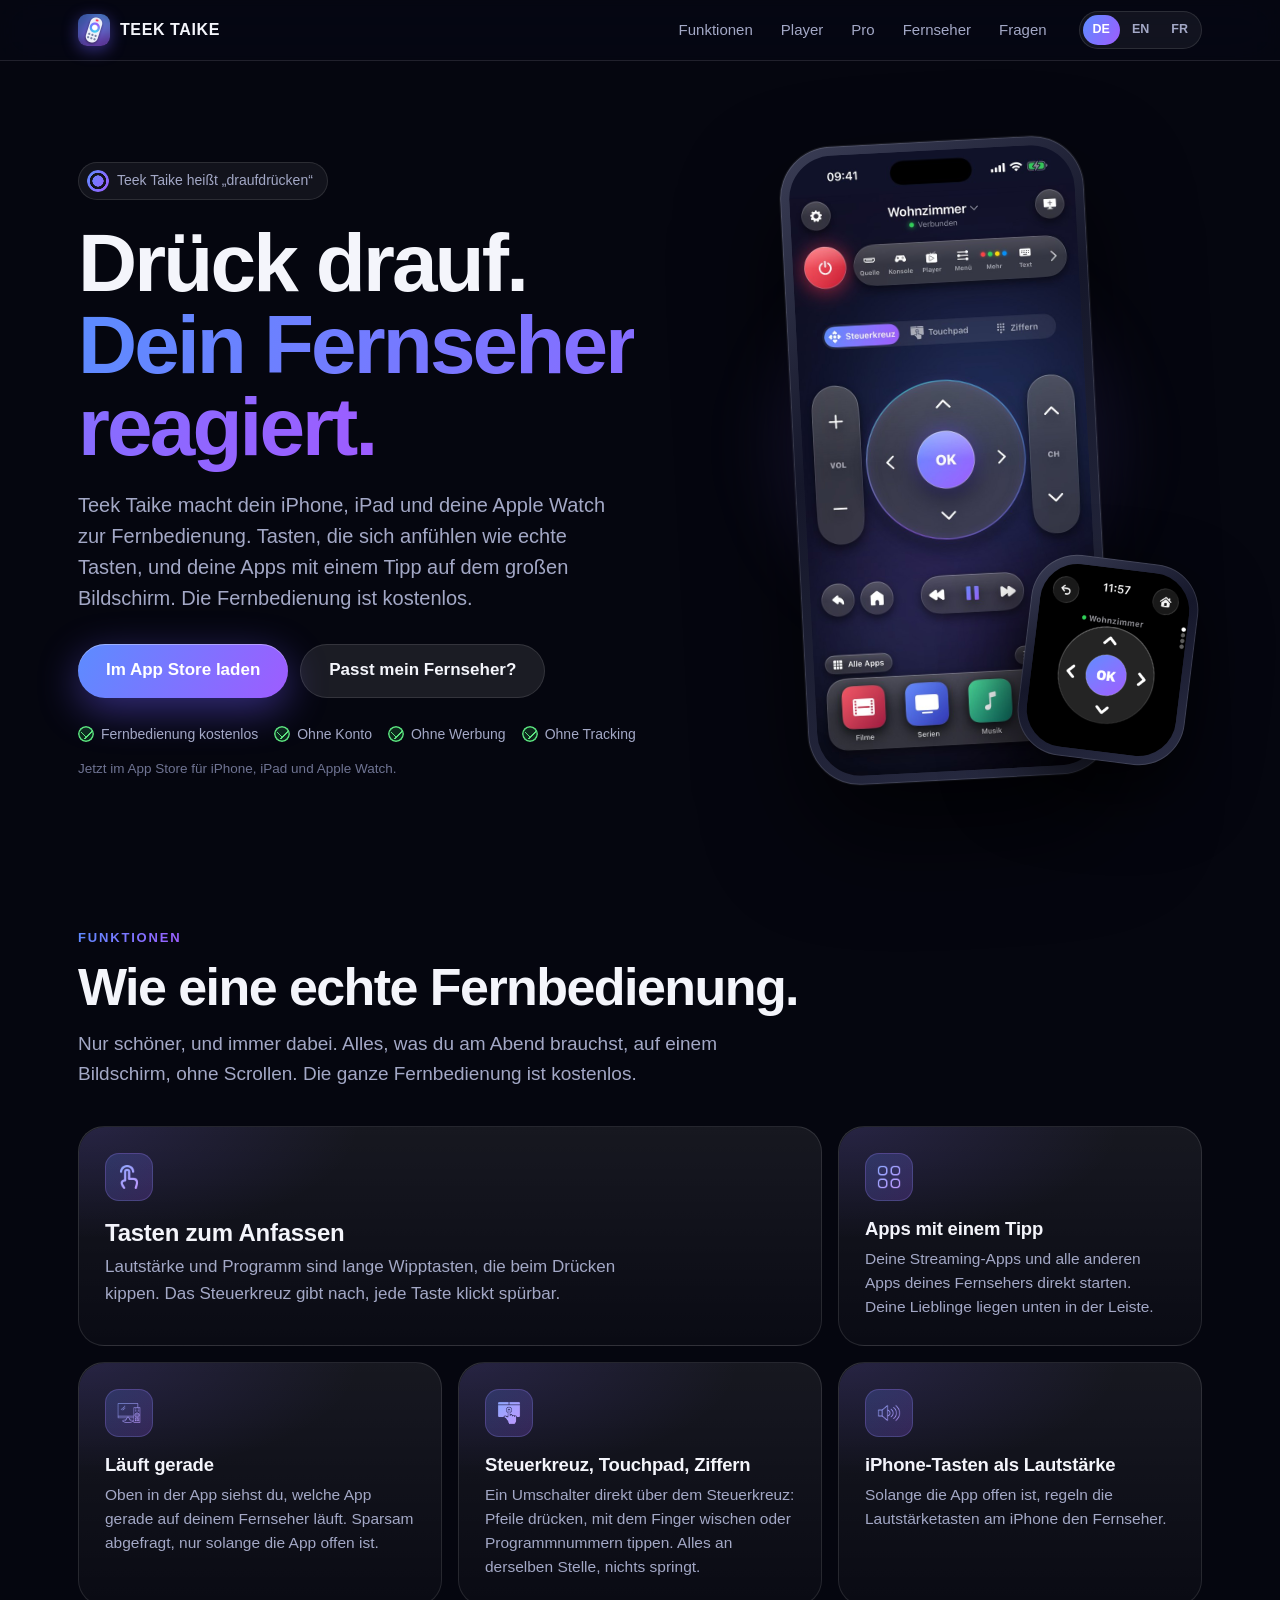
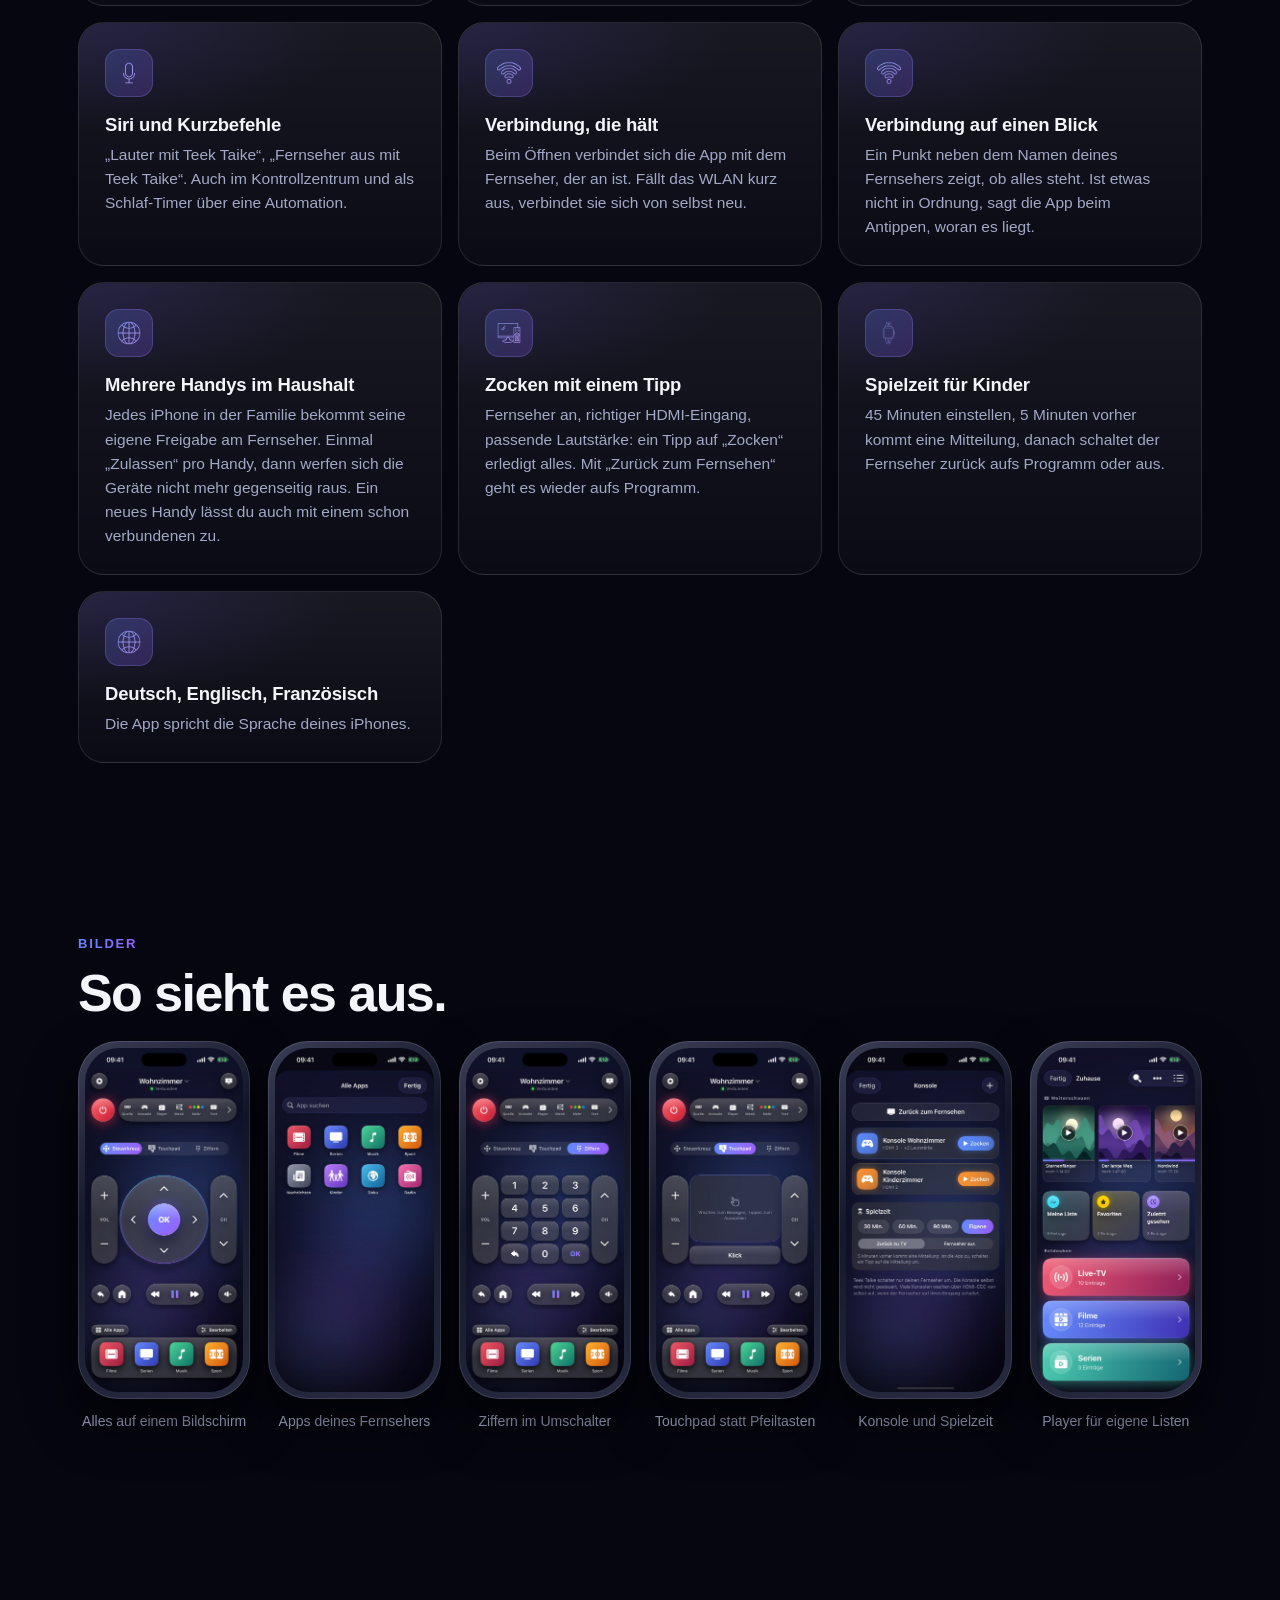
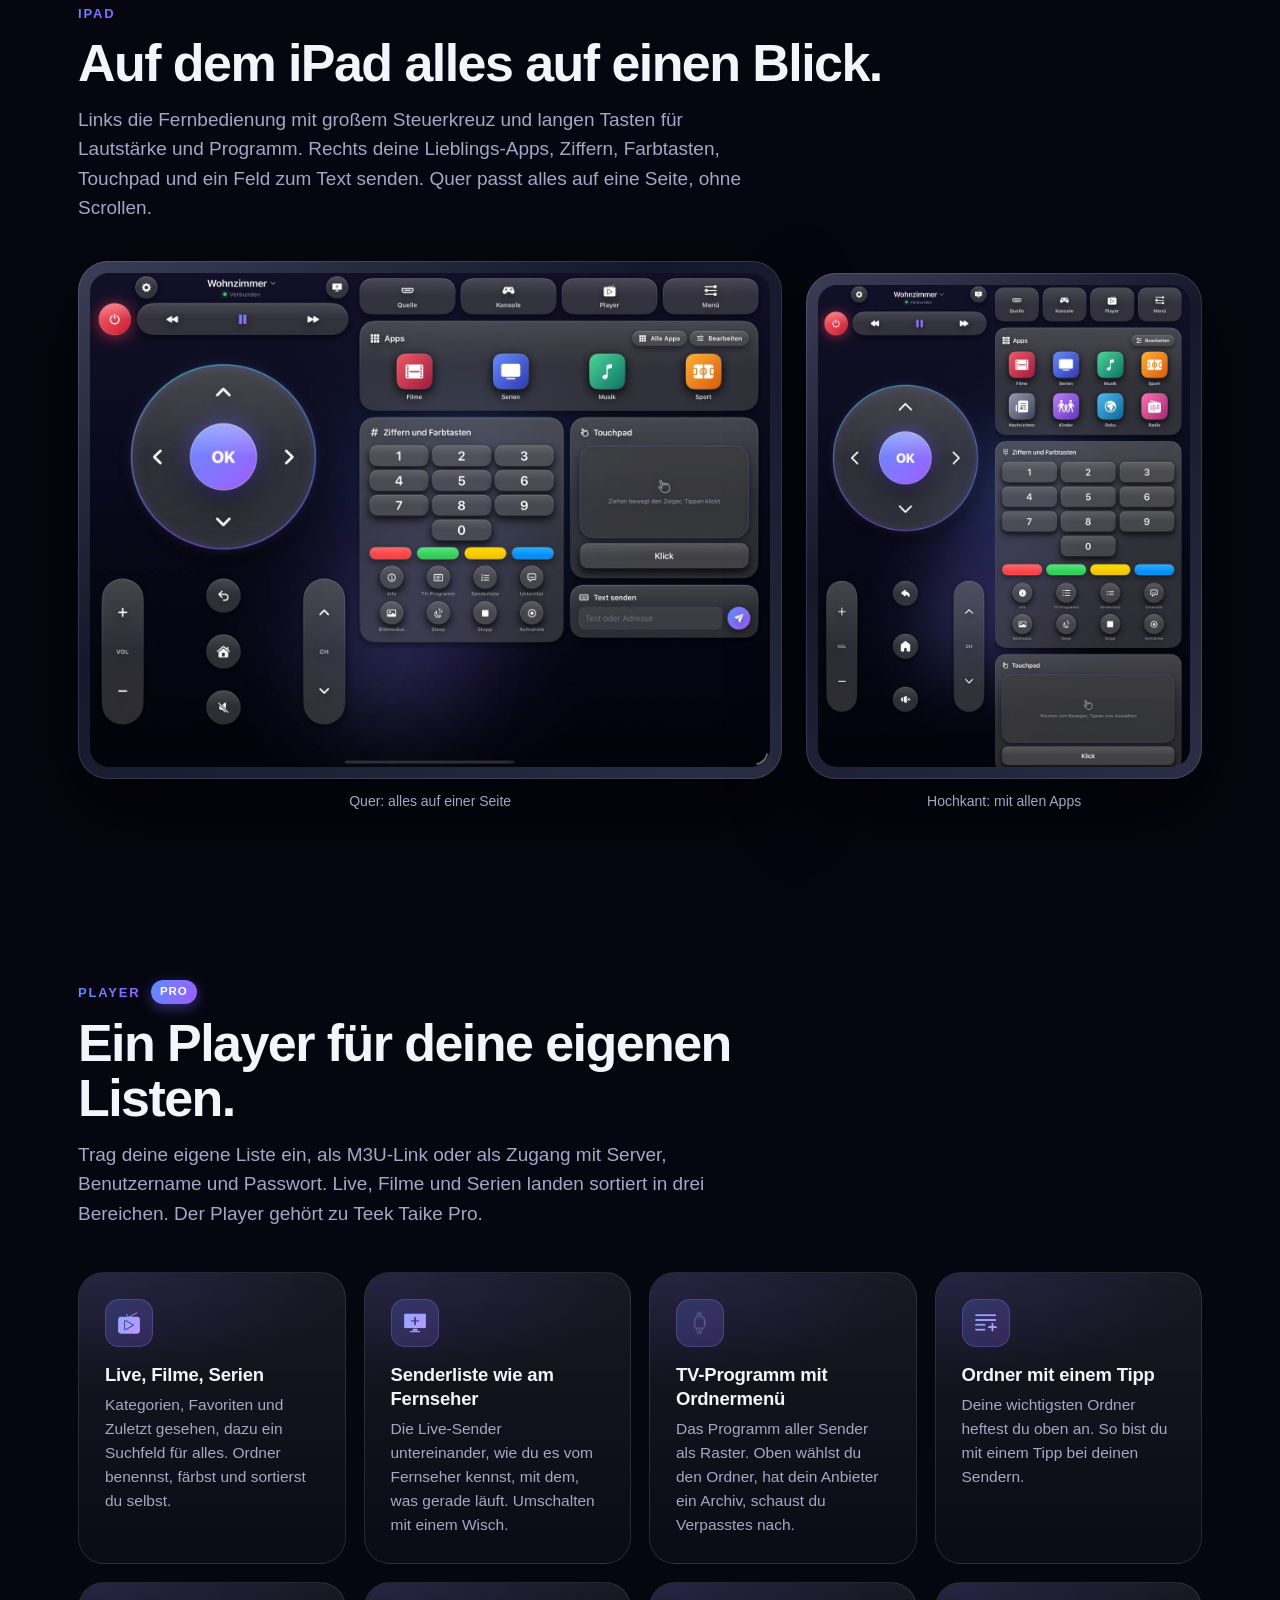
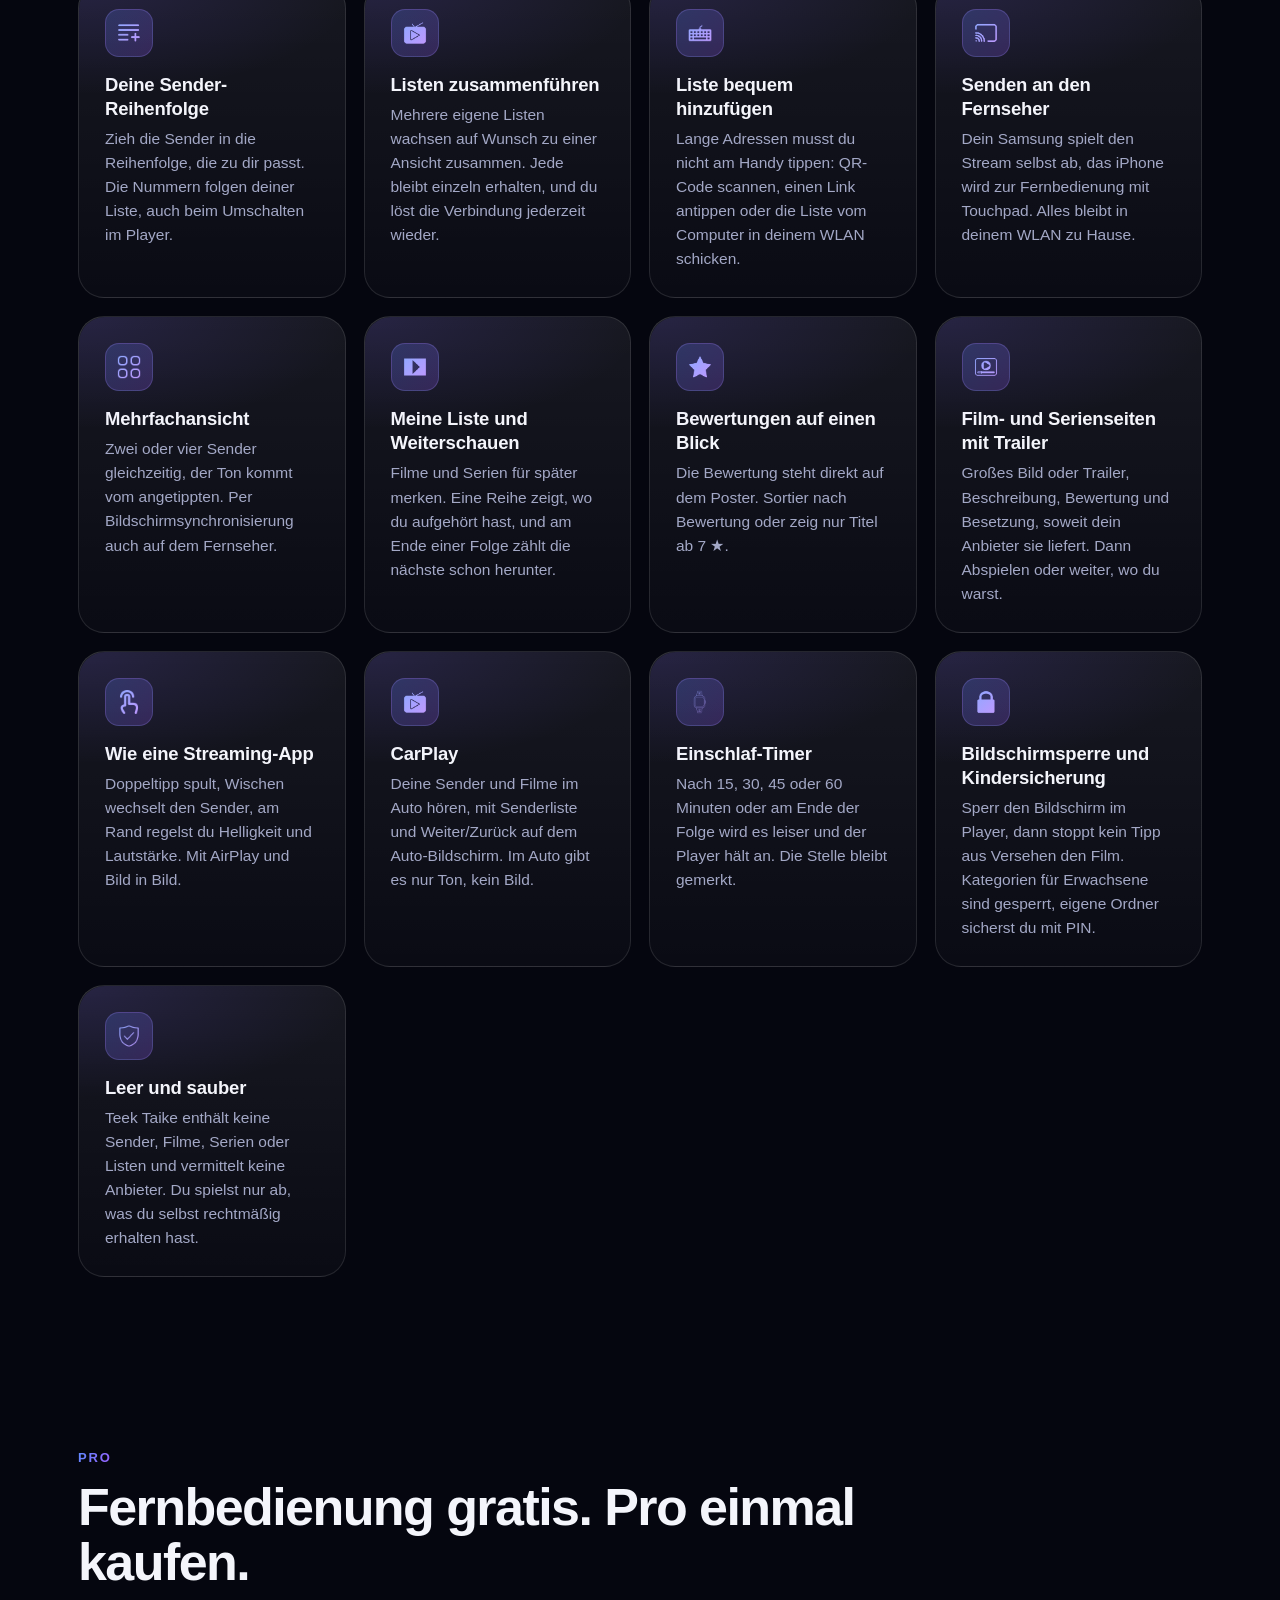
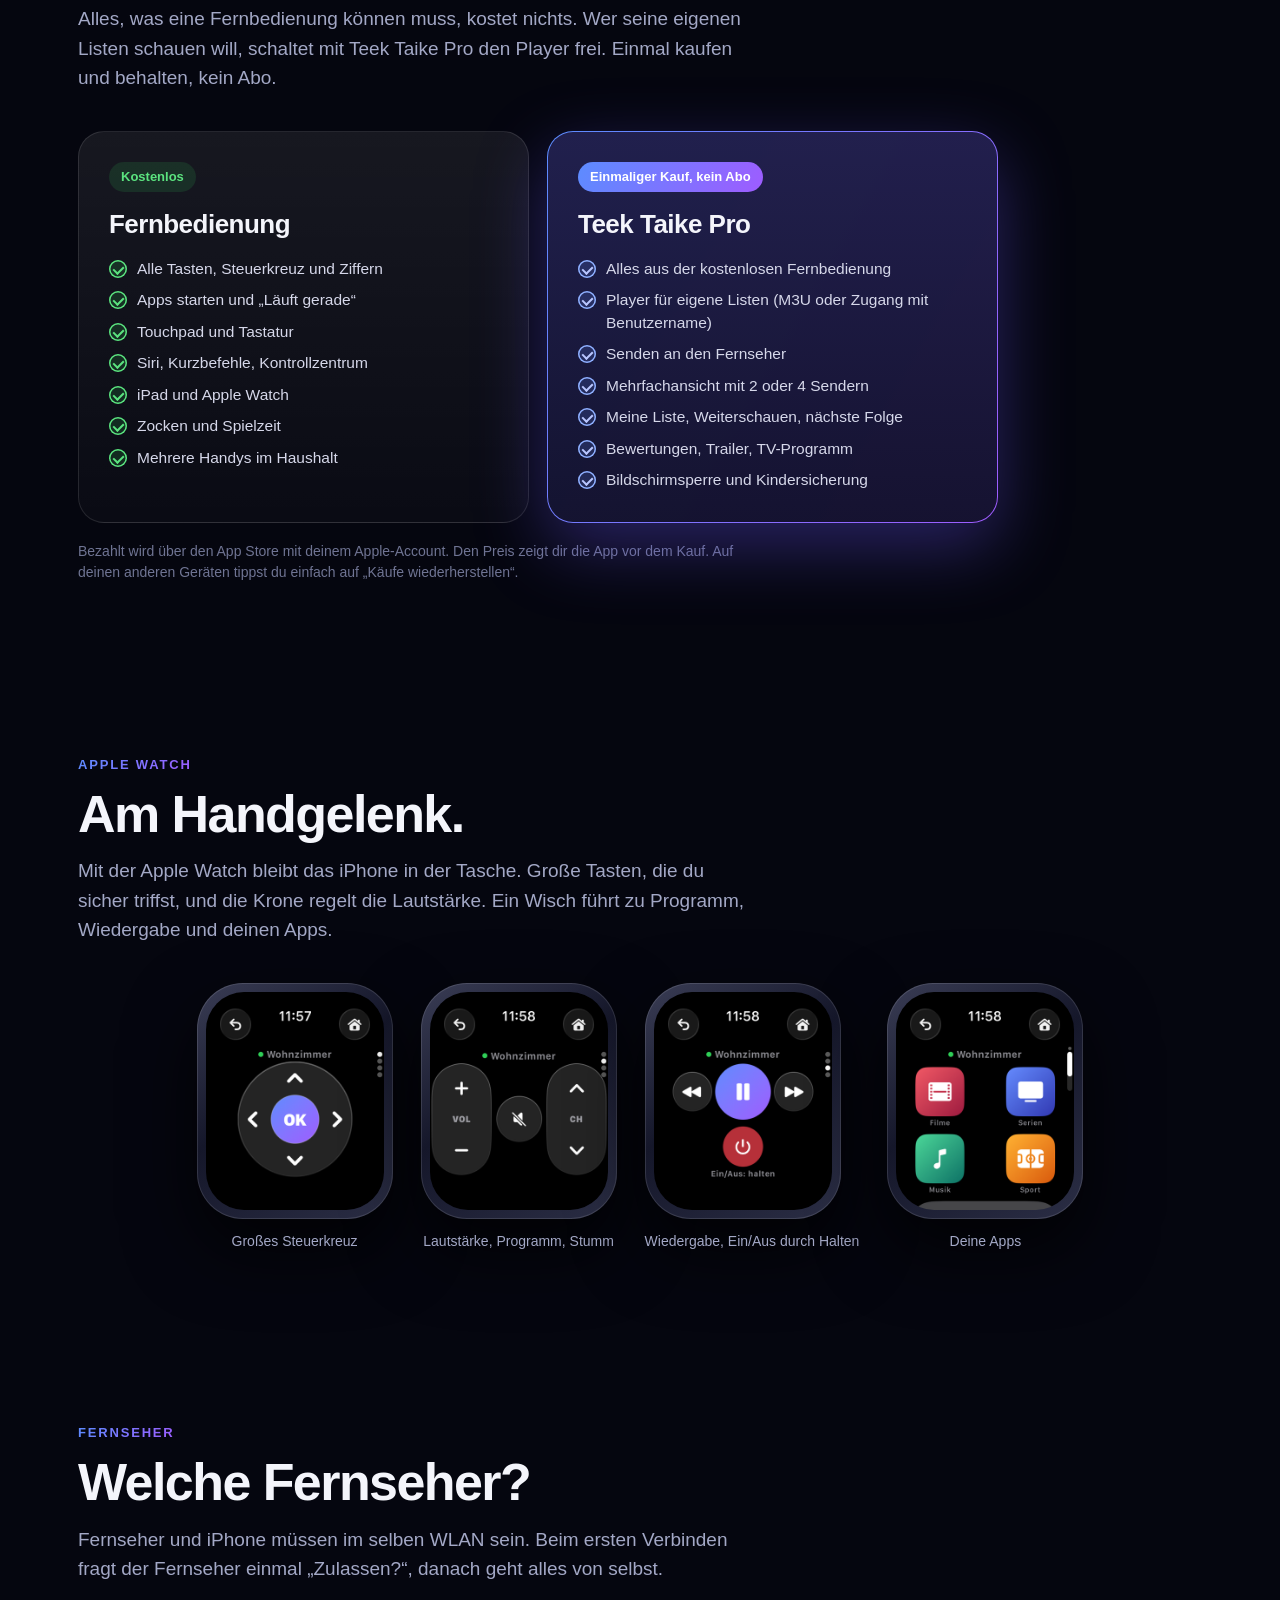
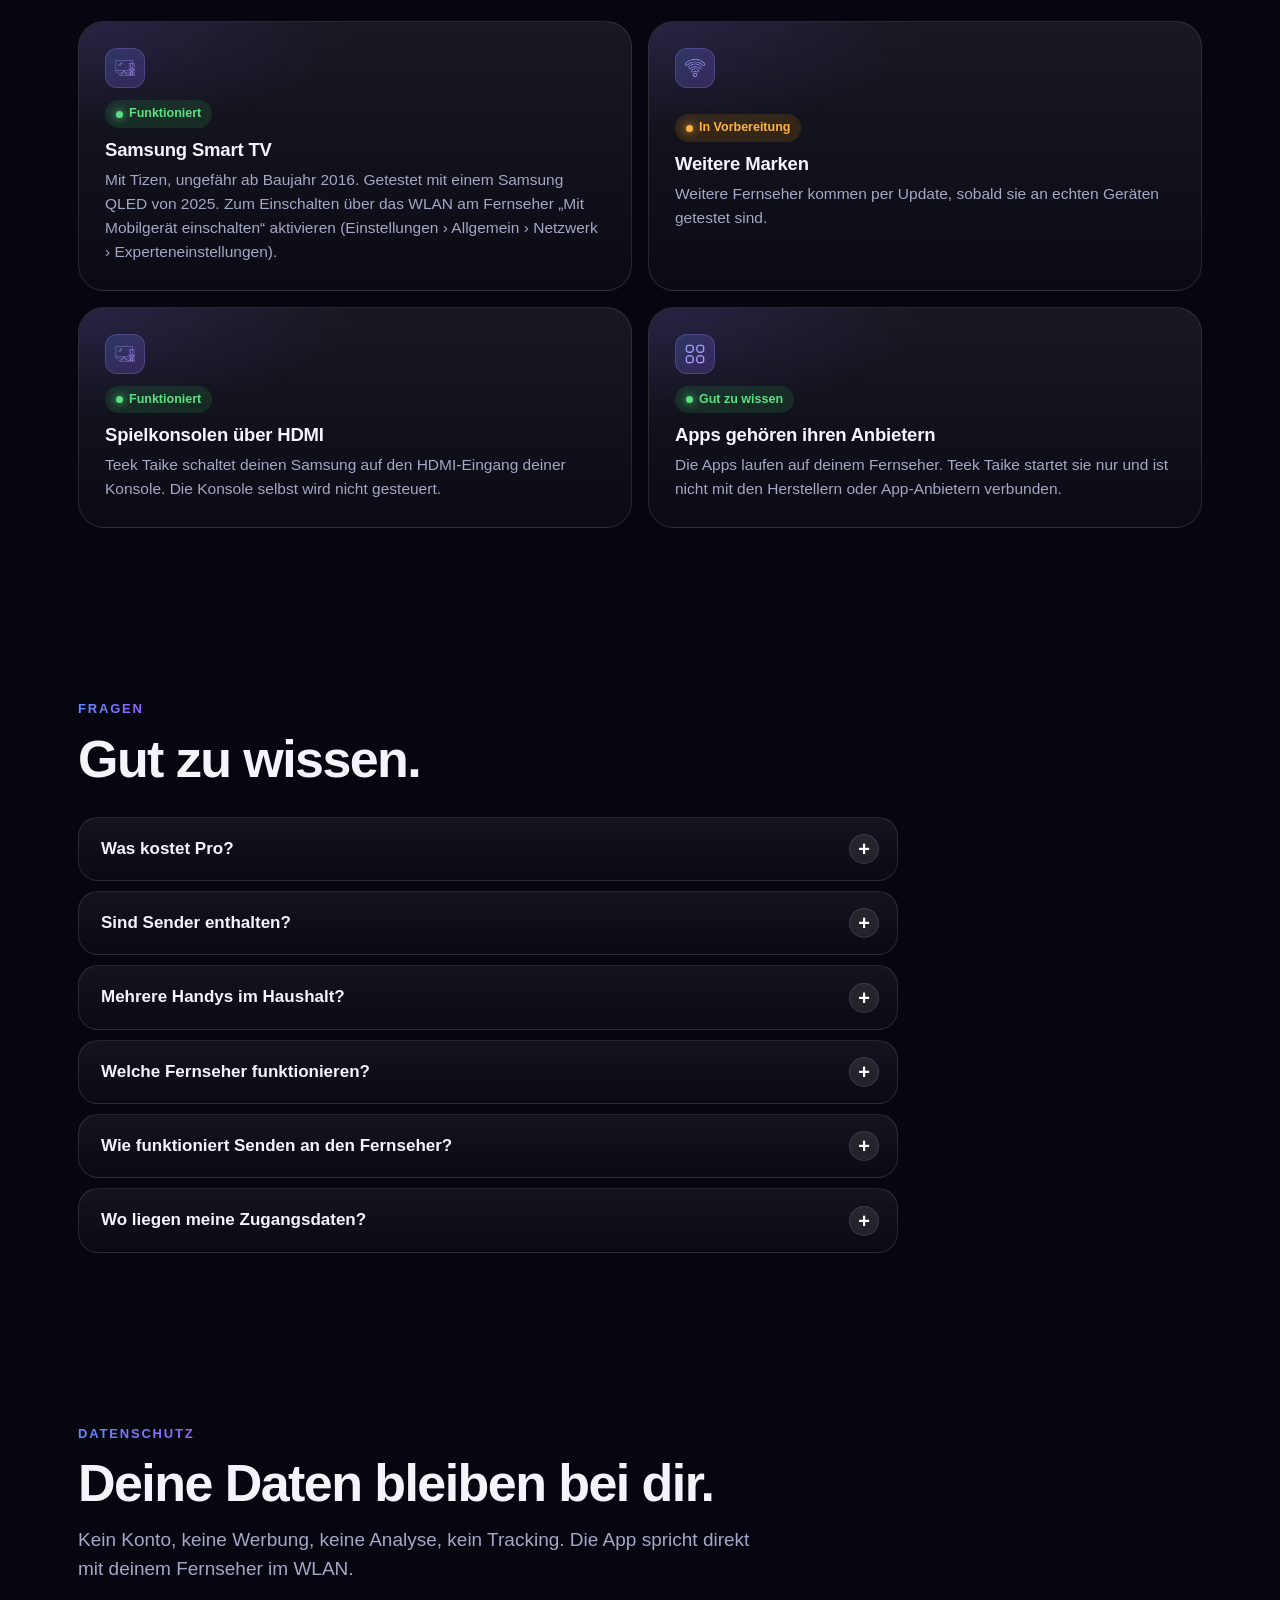
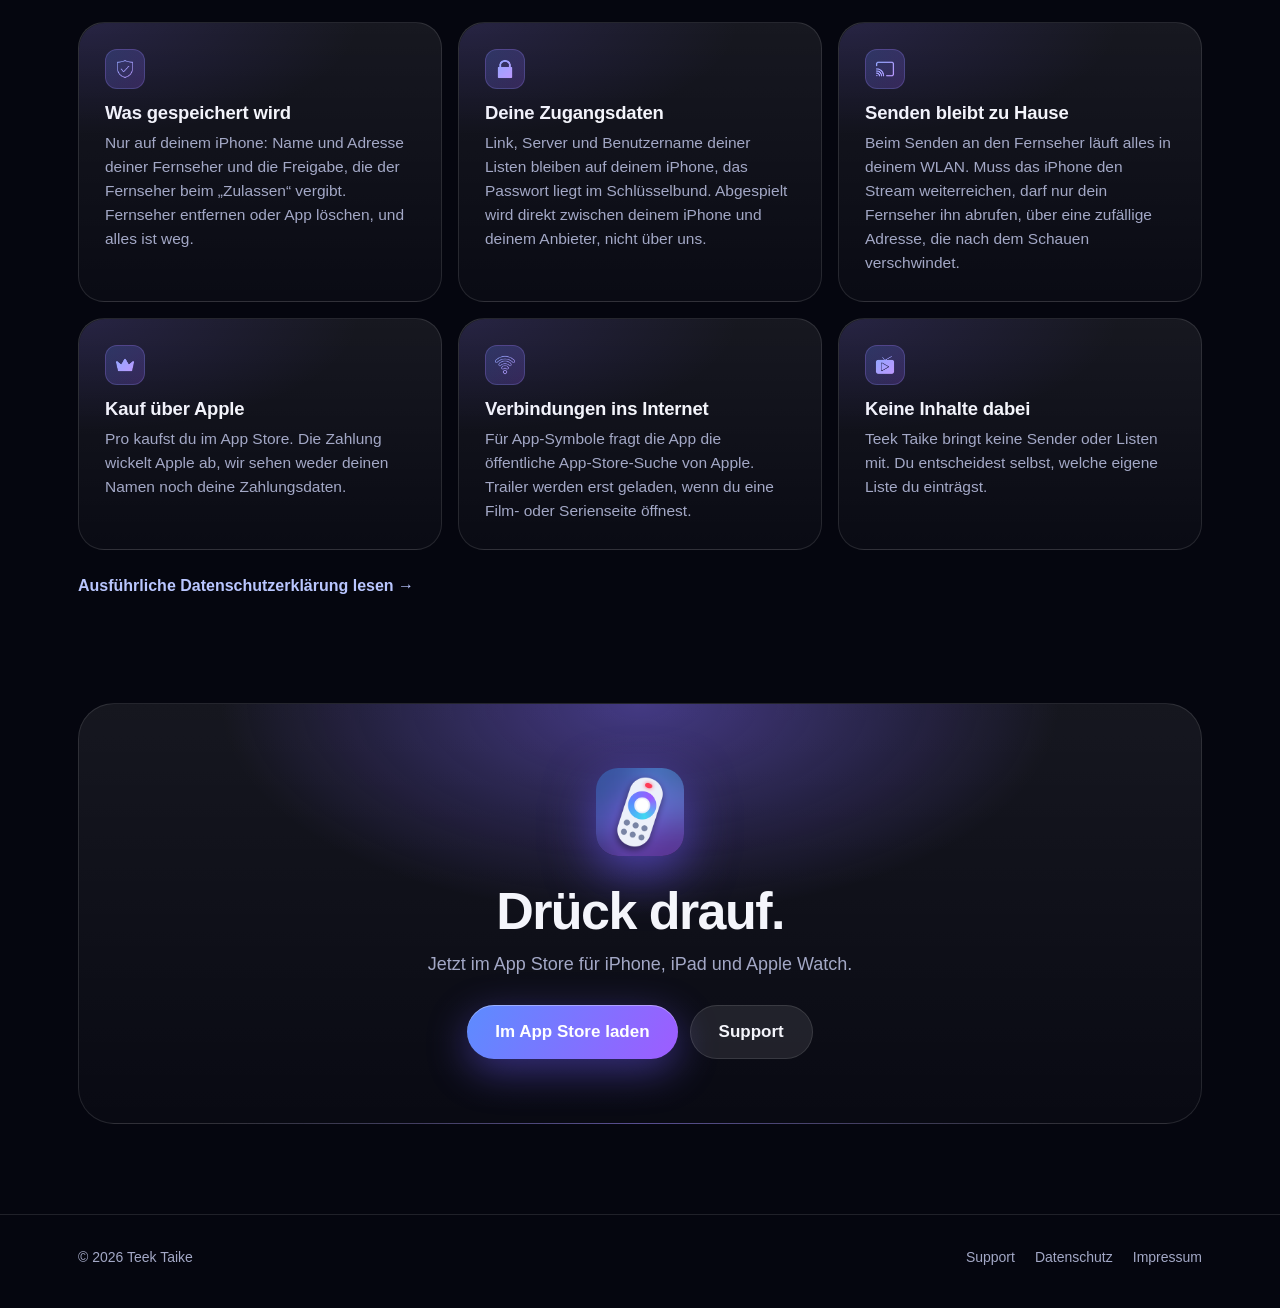
==== commit 66dc3bdf: "App Store link, CarPlay and sleep timer" ====
--- a/index.html
+++ b/index.html
@@ -47,9 +47,9 @@
       <div class="bedeutung"><i></i>Teek Taike heißt „draufdrücken“</div>
       <h1>Drück drauf.<br><span class="verlauf">Dein Fernseher reagiert.</span></h1>
       <p class="unter">Teek Taike macht dein iPhone, iPad und deine Apple Watch zur Fernbedienung. Tasten, die sich anfühlen wie echte Tasten, und deine Apps mit einem Tipp auf dem großen Bildschirm. Die Fernbedienung ist kostenlos.</p>
-      <div class="knoepfe"><a class="knopf" href="#fernseher">Passt mein Fernseher?</a><a class="knopf still" href="#funktionen">Mehr sehen</a></div>
+      <div class="knoepfe"><a class="knopf" href="https://apps.apple.com/app/teek-taike-tv-fernbedienung/id6832199569">Im App Store laden</a><a class="knopf still" href="#fernseher">Passt mein Fernseher?</a></div>
       <div class="vertrauen"><span>Fernbedienung kostenlos</span><span>Ohne Konto</span><span>Ohne Werbung</span><span>Ohne Tracking</span></div>
-      <p class="bald">Bald im App Store für iPhone, iPad und Apple Watch.</p>
+      <p class="bald">Jetzt im App Store für iPhone, iPad und Apple Watch.</p>
     </div>
     <div class="geraete">
       <div class="handy"><img src="bilder/iphone_haupt_1711.jpg" alt="Teek Taike auf dem iPhone: Steuerkreuz, Lautstärke, Programm und App-Kacheln" width="660" height="1434" fetchpriority="high"></div>
@@ -70,7 +70,7 @@
       <div class="karte zeigen"><div class="zeichen" style="--symbol:url(bilder/symbole/mikrofon.png)"></div><h3>Siri und Kurzbefehle</h3><p>„Lauter mit Teek Taike“, „Fernseher aus mit Teek Taike“. Auch im Kontrollzentrum und als Schlaf-Timer über eine Automation.</p></div>
       <div class="karte zeigen"><div class="zeichen" style="--symbol:url(bilder/symbole/wlan.png)"></div><h3>Verbindung, die hält</h3><p>Beim Öffnen verbindet sich die App mit dem Fernseher, der an ist. Fällt das WLAN kurz aus, verbindet sie sich von selbst neu.</p></div>
       <div class="karte zeigen"><div class="zeichen" style="--symbol:url(bilder/symbole/wlan.png)"></div><h3>Verbindung auf einen Blick</h3><p>Ein Punkt neben dem Namen deines Fernsehers zeigt, ob alles steht. Ist etwas nicht in Ordnung, sagt die App beim Antippen, woran es liegt.</p></div>
-      <div class="karte zeigen"><div class="zeichen" style="--symbol:url(bilder/symbole/sprachen.png)"></div><h3>Mehrere Handys im Haushalt</h3><p>Jedes iPhone in der Familie bekommt seine eigene Freigabe am Fernseher. Einmal „Zulassen“ pro Handy, dann werfen sich die Geräte nicht mehr gegenseitig raus.</p></div>
+      <div class="karte zeigen"><div class="zeichen" style="--symbol:url(bilder/symbole/sprachen.png)"></div><h3>Mehrere Handys im Haushalt</h3><p>Jedes iPhone in der Familie bekommt seine eigene Freigabe am Fernseher. Einmal „Zulassen“ pro Handy, dann werfen sich die Geräte nicht mehr gegenseitig raus. Ein neues Handy lässt du auch mit einem schon verbundenen zu.</p></div>
       <div class="karte zeigen"><div class="zeichen" style="--symbol:url(bilder/symbole/fernseher.png)"></div><h3>Zocken mit einem Tipp</h3><p>Fernseher an, richtiger HDMI-Eingang, passende Lautstärke: ein Tipp auf „Zocken“ erledigt alles. Mit „Zurück zum Fernsehen“ geht es wieder aufs Programm.</p></div>
       <div class="karte zeigen"><div class="zeichen" style="--symbol:url(bilder/symbole/uhr.png)"></div><h3>Spielzeit für Kinder</h3><p>45 Minuten einstellen, 5 Minuten vorher kommt eine Mitteilung, danach schaltet der Fernseher zurück aufs Programm oder aus.</p></div>
       <div class="karte zeigen"><div class="zeichen" style="--symbol:url(bilder/symbole/sprachen.png)"></div><h3>Deutsch, Englisch, Französisch</h3><p>Die App spricht die Sprache deines iPhones.</p></div>
@@ -120,6 +120,8 @@
       <div class="karte"><div class="zeichen" style="--symbol:url(bilder/symbole/stern.png)"></div><h3>Bewertungen auf einen Blick</h3><p>Die Bewertung steht direkt auf dem Poster. Sortier nach Bewertung oder zeig nur Titel ab 7 ★.</p></div>
       <div class="karte"><div class="zeichen" style="--symbol:url(bilder/symbole/trailer.png)"></div><h3>Film- und Serienseiten mit Trailer</h3><p>Großes Bild oder Trailer, Beschreibung, Bewertung und Besetzung, soweit dein Anbieter sie liefert. Dann Abspielen oder weiter, wo du warst.</p></div>
       <div class="karte"><div class="zeichen" style="--symbol:url(bilder/symbole/tippen.png)"></div><h3>Wie eine Streaming-App</h3><p>Doppeltipp spult, Wischen wechselt den Sender, am Rand regelst du Helligkeit und Lautstärke. Mit AirPlay und Bild in Bild.</p></div>
+      <div class="karte"><div class="zeichen" style="--symbol:url(bilder/symbole/iptv.png)"></div><h3>CarPlay</h3><p>Deine Sender und Filme im Auto hören, mit Senderliste und Weiter/Zurück auf dem Auto-Bildschirm. Im Auto gibt es nur Ton, kein Bild.</p></div>
+      <div class="karte"><div class="zeichen" style="--symbol:url(bilder/symbole/uhr.png)"></div><h3>Einschlaf-Timer</h3><p>Nach 15, 30, 45 oder 60 Minuten oder am Ende der Folge wird es leiser und der Player hält an. Die Stelle bleibt gemerkt.</p></div>
       <div class="karte"><div class="zeichen" style="--symbol:url(bilder/symbole/schloss_zu.png)"></div><h3>Bildschirmsperre und Kindersicherung</h3><p>Sperr den Bildschirm im Player, dann stoppt kein Tipp aus Versehen den Film. Kategorien für Erwachsene sind gesperrt, eigene Ordner sicherst du mit PIN.</p></div>
       <div class="karte"><div class="zeichen" style="--symbol:url(bilder/symbole/schutz.png)"></div><h3>Leer und sauber</h3><p>Teek Taike enthält keine Sender, Filme, Serien oder Listen und vermittelt keine Anbieter. Du spielst nur ab, was du selbst rechtmäßig erhalten hast.</p></div>
     </div>
@@ -191,8 +193,8 @@
   <div class="schluss zeigen">
     <img src="bilder/icon.png" alt="" width="88" height="88" loading="lazy">
     <h2>Drück drauf.</h2>
-    <p>Bald im App Store für iPhone, iPad und Apple Watch.</p>
-    <div class="knoepfe"><a class="knopf" href="#fernseher">Passt mein Fernseher?</a><a class="knopf still" href="support.html">Support</a></div>
+    <p>Jetzt im App Store für iPhone, iPad und Apple Watch.</p>
+    <div class="knoepfe"><a class="knopf" href="https://apps.apple.com/app/teek-taike-tv-fernbedienung/id6832199569">Im App Store laden</a><a class="knopf still" href="support.html">Support</a></div>
   </div>
 </main>
 <footer>
